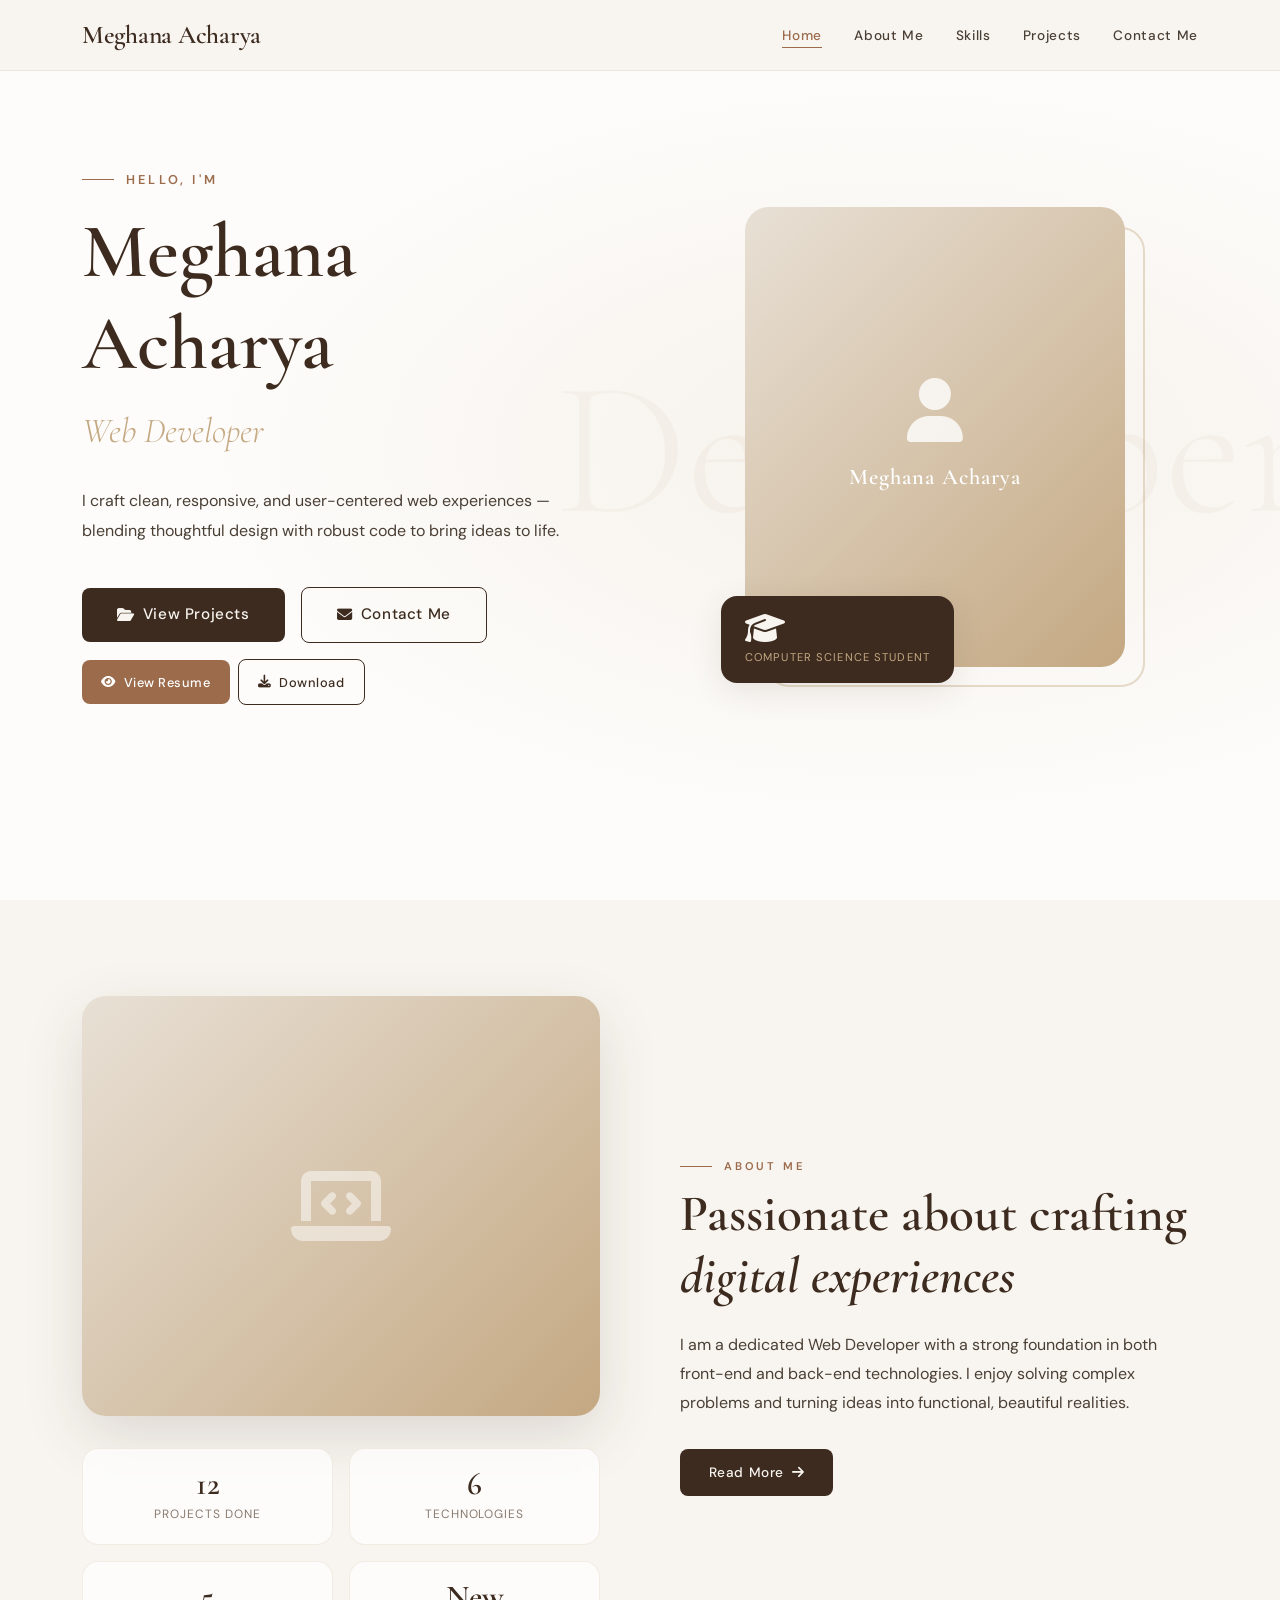
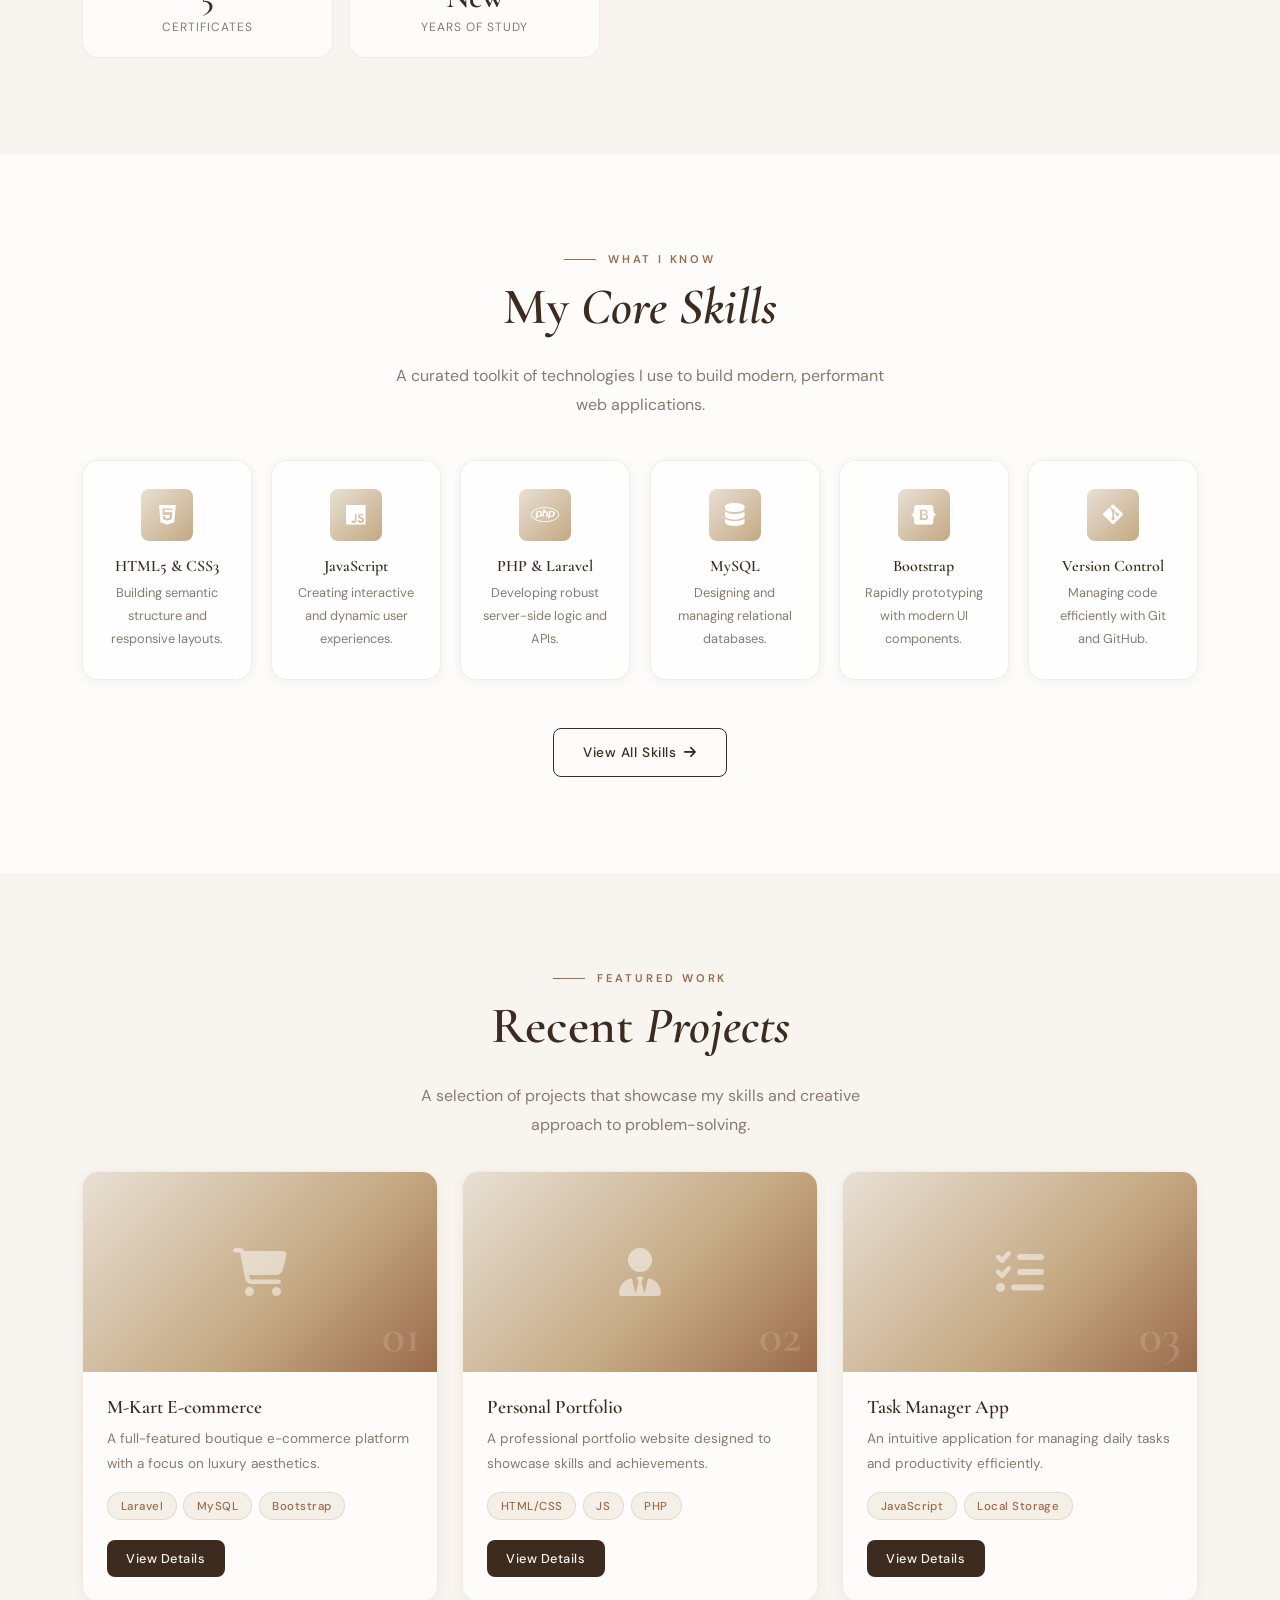
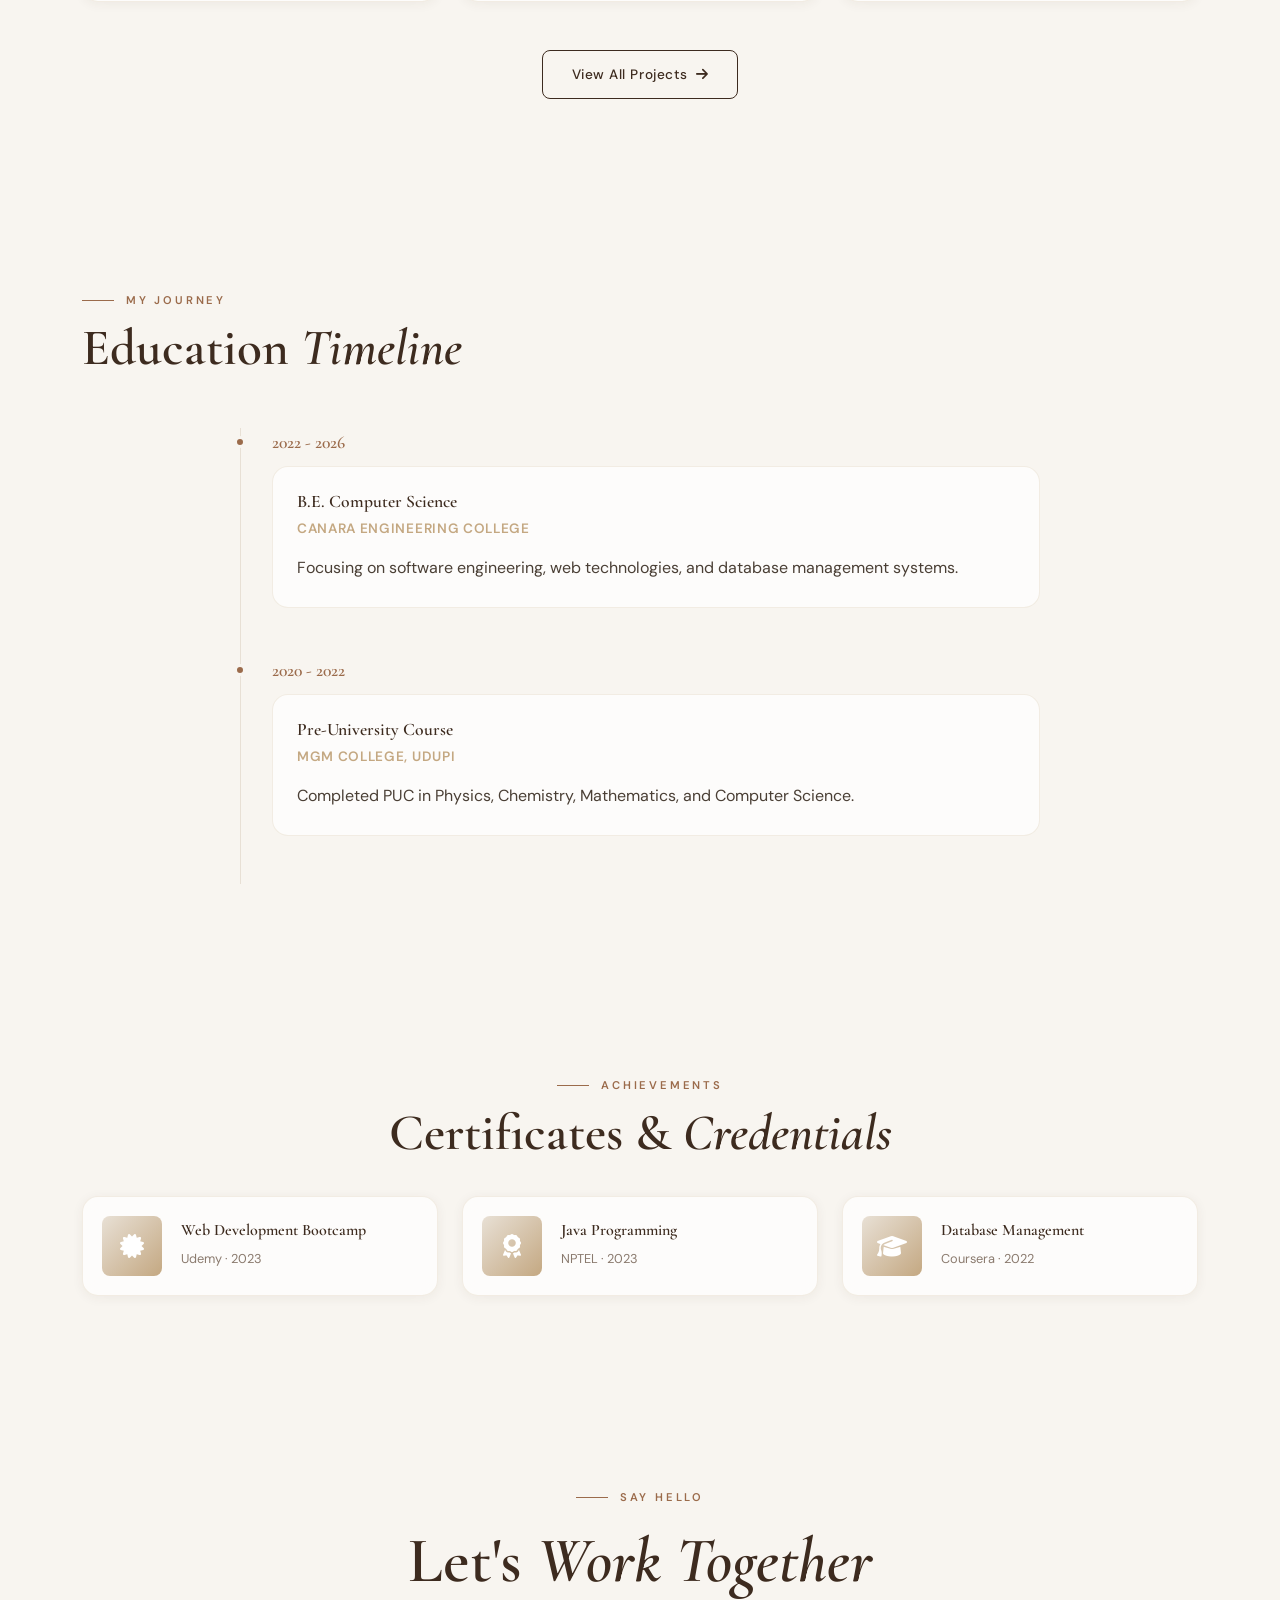
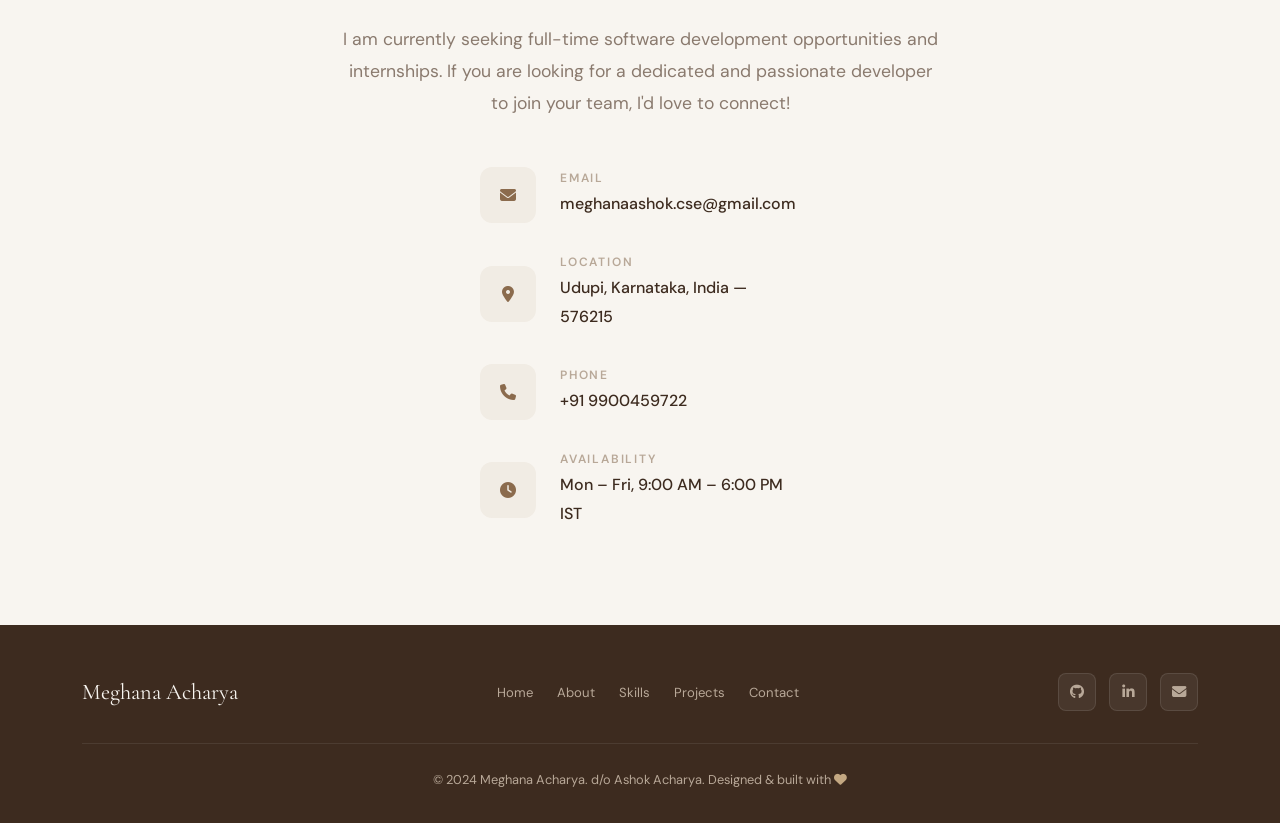
==== index.html @ 1c27818f "Initial commit of static portfolio" ====
<!DOCTYPE html>
<html lang="en">

<head>
  <meta charset="UTF-8" />
  <meta name="viewport" content="width=device-width, initial-scale=1.0" />
  <title>Meghana Acharya — Web Developer</title>
  <link rel="stylesheet" href="css/style.css" />
  <link rel="stylesheet" href="https://cdnjs.cloudflare.com/ajax/libs/font-awesome/6.5.0/css/all.min.css" />
</head>

<body>

  <!-- ═══════════════════════════════════════ NAVBAR -->
  <nav class="navbar">
    <div class="nav-inner">
      <a href="index.html" class="nav-logo">Meghana<span> </span>Acharya</a>
      <ul class="nav-links">
        <li><a href="index.html" class="active">Home</a></li>
        <li><a href="about.html">About Me</a></li>
        <li><a href="skills.html">Skills</a></li>
        <li><a href="projects.html">Projects</a></li>
        <li><a href="contact.html">Contact Me</a></li>
      </ul>
      <button class="nav-toggle" aria-label="Menu">
        <span></span><span></span><span></span>
      </button>
    </div>
  </nav>

  <!-- ═══════════════════════════════════════ HERO -->
  <section class="hero" id="home">
    <div class="hero-bg-text">Developer</div>
    <div class="hero-inner">
      <div class="hero-content">
        <div class="hero-greeting">Hello, I'm</div>
        <h1 class="hero-name">Meghana<br>Acharya</h1>
        <p class="hero-title">Web Developer</p>
        <p class="hero-desc">
          I craft clean, responsive, and user-centered web experiences — blending thoughtful design with robust code to
          bring ideas to life.
        </p>
        <div class="hero-actions">
          <a href="projects.html" class="btn btn-primary btn-lg">
            <i class="fas fa-folder-open"></i> View Projects
          </a>
          <a href="contact.html" class="btn btn-outline btn-lg">
            <i class="fas fa-envelope"></i> Contact Me
          </a>
          <div style="display:inline-flex;gap:0.5rem;align-items:center;">
            <a href="assets/Meghana_Acharya_Resume.pdf" target="_blank" class="btn btn-accent btn-sm"
              style="padding:0.7rem 1.2rem;">
              <i class="fas fa-eye"></i> View Resume
            </a>
            <a href="assets/Meghana_Acharya_Resume.pdf" download class="btn btn-outline btn-sm"
              style="padding:0.7rem 1.2rem;">
              <i class="fas fa-download"></i> Download
            </a>
          </div>
        </div>
      </div>
      <div class="hero-image-wrap">
        <div class="hero-image-frame">
          <div class="hero-image-placeholder">
            <i class="fas fa-user"></i>
            <span>Meghana Acharya</span>
          </div>
          <div class="hero-badge">
            <div class="hero-badge-num"><i class="fas fa-graduation-cap"></i></div>
            <div class="hero-badge-text">Computer Science Student</div>
          </div>
        </div>
      </div>
    </div>
  </section>

  <!-- ═══════════════════════════════════════ ABOUT PREVIEW -->
  <section class="about-preview" id="about">
    <div class="container">
      <div class="about-preview-inner">
        <div class="about-preview-img reveal">
          <div class="img-box">
            <i class="fas fa-laptop-code"></i>
          </div>
          <div class="about-stats">
            <div class="stat-item">
              <div class="stat-num" data-count="12">12</div>
              <div class="stat-label">Projects Done</div>
            </div>
            <div class="stat-item">
              <div class="stat-num" data-count="6">6</div>
              <div class="stat-label">Technologies</div>
            </div>
            <div class="stat-item">
              <div class="stat-num" data-count="5">5</div>
              <div class="stat-label">Certificates</div>
            </div>
            <div class="stat-item">
              <div class="stat-num">New</div>
              <div class="stat-label">Years of Study</div>
            </div>
          </div>
        </div>
        <div class="about-content reveal reveal-delay-2">
          <span class="section-label">About Me</span>
          <h2 class="section-title">Passionate about crafting <em>digital experiences</em></h2>
          <p>
            I am a dedicated Web Developer with a strong foundation in both front-end and back-end technologies. I enjoy
            solving complex problems and turning ideas into functional, beautiful realities.
          </p>
          <div style="margin-top:2rem;">
            <a href="about.html" class="btn btn-primary">Read More <i class="fas fa-arrow-right"></i></a>
          </div>
        </div>
      </div>
    </div>
  </section>

  <!-- ═══════════════════════════════════════ SKILLS PREVIEW -->
  <section class="skills-preview" id="skills">
    <div class="container">
      <div class="text-center reveal">
        <span class="section-label" style="justify-content:center;">What I Know</span>
        <h2 class="section-title">My <em>Core Skills</em></h2>
        <p style="max-width:520px;margin:0 auto;color:var(--text-muted);">
          A curated toolkit of technologies I use to build modern, performant web applications.
        </p>
      </div>
      <div class="skills-grid">
        <div class="skill-card card reveal">
          <div class="skill-icon"><i class="fab fa-html5"></i></div>
          <h4>HTML5 & CSS3</h4>
          <p>Building semantic structure and responsive layouts.</p>
        </div>
        <div class="skill-card card reveal" style="transition-delay: 0.1s;">
          <div class="skill-icon"><i class="fab fa-js"></i></div>
          <h4>JavaScript</h4>
          <p>Creating interactive and dynamic user experiences.</p>
        </div>
        <div class="skill-card card reveal" style="transition-delay: 0.2s;">
          <div class="skill-icon"><i class="fab fa-php"></i></div>
          <h4>PHP & Laravel</h4>
          <p>Developing robust server-side logic and APIs.</p>
        </div>
        <div class="skill-card card reveal" style="transition-delay: 0.3s;">
          <div class="skill-icon"><i class="fas fa-database"></i></div>
          <h4>MySQL</h4>
          <p>Designing and managing relational databases.</p>
        </div>
        <div class="skill-card card reveal" style="transition-delay: 0.4s;">
          <div class="skill-icon"><i class="fab fa-bootstrap"></i></div>
          <h4>Bootstrap</h4>
          <p>Rapidly prototyping with modern UI components.</p>
        </div>
        <div class="skill-card card reveal" style="transition-delay: 0.5s;">
          <div class="skill-icon"><i class="fab fa-git-alt"></i></div>
          <h4>Version Control</h4>
          <p>Managing code efficiently with Git and GitHub.</p>
        </div>
      </div>
      <div class="section-cta">
        <a href="skills.html" class="btn btn-outline">View All Skills <i class="fas fa-arrow-right"></i></a>
      </div>
    </div>
  </section>

  <!-- ═══════════════════════════════════════ PROJECTS PREVIEW -->
  <section class="projects-preview" id="projects">
    <div class="container">
      <div class="text-center reveal">
        <span class="section-label" style="justify-content:center;">Featured Work</span>
        <h2 class="section-title">Recent <em>Projects</em></h2>
        <p style="max-width:480px;margin:0 auto;color:var(--text-muted);">
          A selection of projects that showcase my skills and creative approach to problem-solving.
        </p>
      </div>
      <div class="projects-grid mt-4">
        <div class="project-card card reveal">
          <div class="project-card-img">
            <i class="fas fa-shopping-cart"></i>
            <span class="proj-num">01</span>
          </div>
          <div class="project-card-body">
            <h3>M-Kart E-commerce</h3>
            <p>A full-featured boutique e-commerce platform with a focus on luxury aesthetics.</p>
            <div class="project-tags">
              <span class="tag">Laravel</span>
              <span class="tag">MySQL</span>
              <span class="tag">Bootstrap</span>
            </div>
            <div class="project-links">
              <a href="projects.html" class="btn btn-sm btn-primary">View Details</a>
            </div>
          </div>
        </div>
        <div class="project-card card reveal" style="transition-delay: 0.1s;">
          <div class="project-card-img">
            <i class="fas fa-user-tie"></i>
            <span class="proj-num">02</span>
          </div>
          <div class="project-card-body">
            <h3>Personal Portfolio</h3>
            <p>A professional portfolio website designed to showcase skills and achievements.</p>
            <div class="project-tags">
              <span class="tag">HTML/CSS</span>
              <span class="tag">JS</span>
              <span class="tag">PHP</span>
            </div>
            <div class="project-links">
              <a href="projects.html" class="btn btn-sm btn-primary">View Details</a>
            </div>
          </div>
        </div>
        <div class="project-card card reveal" style="transition-delay: 0.2s;">
          <div class="project-card-img">
            <i class="fas fa-tasks"></i>
            <span class="proj-num">03</span>
          </div>
          <div class="project-card-body">
            <h3>Task Manager App</h3>
            <p>An intuitive application for managing daily tasks and productivity efficiently.</p>
            <div class="project-tags">
              <span class="tag">JavaScript</span>
              <span class="tag">Local Storage</span>
            </div>
            <div class="project-links">
              <a href="projects.html" class="btn btn-sm btn-primary">View Details</a>
            </div>
          </div>
        </div>
      </div>
      <div class="section-cta">
        <a href="projects.html" class="btn btn-outline">View All Projects <i class="fas fa-arrow-right"></i></a>
      </div>
    </div>
  </section>

  <!-- ═══════════════════════════════════════ EDUCATION -->
  <section class="education" id="education">
    <div class="container">
      <div class="reveal">
        <span class="section-label">My Journey</span>
        <h2 class="section-title">Education <em>Timeline</em></h2>
      </div>
      <div class="timeline">
        <div class="timeline-item reveal">
          <div class="timeline-year">2022 - 2026</div>
          <div class="timeline-card">
            <h4>B.E. Computer Science</h4>
            <p class="institution">Canara Engineering College</p>
            <p>Focusing on software engineering, web technologies, and database management systems.</p>
          </div>
        </div>
        <div class="timeline-item reveal" style="transition-delay: 0.1s;">
          <div class="timeline-year">2020 - 2022</div>
          <div class="timeline-card">
            <h4>Pre-University Course</h4>
            <p class="institution">MGM College, Udupi</p>
            <p>Completed PUC in Physics, Chemistry, Mathematics, and Computer Science.</p>
          </div>
        </div>
      </div>
    </div>
  </section>

  <!-- ═══════════════════════════════════════ CERTIFICATES -->
  <section class="certificates" id="certificates">
    <div class="container">
      <div class="text-center reveal">
        <span class="section-label" style="justify-content:center;">Achievements</span>
        <h2 class="section-title">Certificates &amp; <em>Credentials</em></h2>
      </div>
      <div class="cert-grid mt-4">
        <div class="cert-card card reveal">
          <div class="cert-img">
            <i class="fas fa-certificate"></i>
          </div>
          <div class="cert-body">
            <h4>Web Development Bootcamp</h4>
            <span>Udemy · 2023</span>
          </div>
        </div>
        <div class="cert-card card reveal" style="transition-delay: 0.05s;">
          <div class="cert-img">
            <i class="fas fa-award"></i>
          </div>
          <div class="cert-body">
            <h4>Java Programming</h4>
            <span>NPTEL · 2023</span>
          </div>
        </div>
        <div class="cert-card card reveal" style="transition-delay: 0.1s;">
          <div class="cert-img">
            <i class="fas fa-graduation-cap"></i>
          </div>
          <div class="cert-body">
            <h4>Database Management</h4>
            <span>Coursera · 2022</span>
          </div>
        </div>
      </div>
    </div>
  </section>

  <!-- ═══════════════════════════════════════ CONTACT -->
  <section class="contact" id="contact">
    <div class="container">
      <div class="reveal" style="max-width: 800px; margin: 0 auto; text-align: center;">
        <span class="section-label" style="justify-content: center;">Say Hello</span>
        <h2 class="section-title" style="font-size: clamp(2.5rem, 5vw, 4rem); margin-top: 1rem;">Let's <em>Work
            Together</em></h2>
        <p style="color: var(--text-muted); margin-bottom: 3rem; font-size: 1.1rem; max-width: 600px; margin-left: auto; margin-right: auto;">
          I am currently seeking full-time software development opportunities and internships. If you are looking for a
          dedicated and passionate developer to join your team, I'd love to connect!
        </p>

        <div style="display: flex; flex-direction: column; gap: 2rem; align-items: center;">
          <!-- EMAIL -->
          <div style="display: flex; align-items: center; gap: 1.5rem; text-align: left; width: 100%; max-width: 320px;">
            <div
              style="width: 56px; height: 56px; background: #F1ECE4; border-radius: 12px; display: flex; align-items: center; justify-content: center; color: #8B6B4D; flex-shrink: 0;">
              <i class="fas fa-envelope"></i>
            </div>
            <div>
              <h4
                style="font-family: var(--font-body); font-size: 0.75rem; font-weight: 600; letter-spacing: 0.15em; text-transform: uppercase; color: var(--text-light); margin-bottom: 0.3rem;">
                Email</h4>
              <p style="font-size: 1rem; color: var(--espresso); font-weight: 500;">meghanaashok.cse@gmail.com</p>
            </div>
          </div>

          <!-- LOCATION -->
          <div style="display: flex; align-items: center; gap: 1.5rem; text-align: left; width: 100%; max-width: 320px;">
            <div
              style="width: 56px; height: 56px; background: #F1ECE4; border-radius: 12px; display: flex; align-items: center; justify-content: center; color: #8B6B4D; flex-shrink: 0;">
              <i class="fas fa-map-marker-alt"></i>
            </div>
            <div>
              <h4
                style="font-family: var(--font-body); font-size: 0.75rem; font-weight: 600; letter-spacing: 0.15em; text-transform: uppercase; color: var(--text-light); margin-bottom: 0.3rem;">
                Location</h4>
              <p style="font-size: 1rem; color: var(--espresso); font-weight: 500;">Udupi, Karnataka, India — 576215</p>
            </div>
          </div>

          <!-- PHONE -->
          <div style="display: flex; align-items: center; gap: 1.5rem; text-align: left; width: 100%; max-width: 320px;">
            <div
              style="width: 56px; height: 56px; background: #F1ECE4; border-radius: 12px; display: flex; align-items: center; justify-content: center; color: #8B6B4D; flex-shrink: 0;">
              <i class="fas fa-phone"></i>
            </div>
            <div>
              <h4
                style="font-family: var(--font-body); font-size: 0.75rem; font-weight: 600; letter-spacing: 0.15em; text-transform: uppercase; color: var(--text-light); margin-bottom: 0.3rem;">
                Phone</h4>
              <p style="font-size: 1rem; color: var(--espresso); font-weight: 500;">+91 9900459722</p>
            </div>
          </div>

          <!-- AVAILABILITY -->
          <div style="display: flex; align-items: center; gap: 1.5rem; text-align: left; width: 100%; max-width: 320px;">
            <div
              style="width: 56px; height: 56px; background: #F1ECE4; border-radius: 12px; display: flex; align-items: center; justify-content: center; color: #8B6B4D; flex-shrink: 0;">
              <i class="fas fa-clock"></i>
            </div>
            <div>
              <h4
                style="font-family: var(--font-body); font-size: 0.75rem; font-weight: 600; letter-spacing: 0.15em; text-transform: uppercase; color: var(--text-light); margin-bottom: 0.3rem;">
                Availability</h4>
              <p style="font-size: 1rem; color: var(--espresso); font-weight: 500;">Mon – Fri, 9:00 AM – 6:00 PM IST</p>
            </div>
          </div>
        </div>

        </div>
      </div>
    </div>
  </section>

  <!-- ═══════════════════════════════════════ FOOTER -->
  <footer class="footer">
    <div class="container">
      <div class="footer-inner">
        <div class="footer-logo">Meghana<span> </span>Acharya</div>
        <ul class="footer-links">
          <li><a href="index.html">Home</a></li>
          <li><a href="about.html">About</a></li>
          <li><a href="skills.html">Skills</a></li>
          <li><a href="projects.html">Projects</a></li>
          <li><a href="contact.html">Contact</a></li>
        </ul>
        <div class="social-icons">
          <a href="https://github.com/MeghanaAcharyaa" target="_blank" class="social-icon"><i
              class="fab fa-github"></i></a>
          <a href="https://www.linkedin.com/in/meghana-acharya-a09548289" target="_blank" class="social-icon"><i
              class="fab fa-linkedin-in"></i></a>
          <a href="mailto:meghanaashok.cse@gmail.com" class="social-icon"><i class="fas fa-envelope"></i></a>
        </div>
      </div>
      <div class="footer-bottom">
        <p>&copy; 2024 Meghana Acharya. d/o Ashok Acharya. Designed &amp; built with <i class="fas fa-heart"
            style="color:var(--clay);"></i></p>
      </div>
    </div>
  </footer>

  <script src="js/script.js"></script>
</body>

</html>
---- css/style.css ----
/* =============================================
   CSS VARIABLES & RESET
   ============================================= */
@import url('https://fonts.googleapis.com/css2?family=Cormorant+Garamond:ital,wght@0,300;0,400;0,600;1,300;1,400&family=DM+Sans:wght@300;400;500;600&display=swap');

:root {
  --cream: #F8F5F0;
  --warm-white: #FDFCFA;
  --sand: #E8E0D5;
  --clay: #C4A882;
  --terra: #9B6B4B;
  --espresso: #3D2B1F;
  --charcoal: #2C2C2C;
  --text-body: #4A3F35;
  --text-muted: #8A7A6E;
  --text-light: #B8A898;
  --accent: #9B6B4B;
  --accent-light: #C4A882;
  --accent-hover: #7A5239;
  --card-bg: rgba(255,255,255,0.7);
  --card-border: rgba(196,168,130,0.2);
  --shadow-sm: 0 2px 12px rgba(61,43,31,0.06);
  --shadow-md: 0 8px 32px rgba(61,43,31,0.10);
  --shadow-lg: 0 20px 60px rgba(61,43,31,0.14);
  --radius-sm: 8px;
  --radius-md: 16px;
  --radius-lg: 24px;
  --radius-xl: 40px;
  --transition: all 0.35s cubic-bezier(0.4, 0, 0.2, 1);
  --font-display: 'Cormorant Garamond', serif;
  --font-body: 'DM Sans', sans-serif;
}

*, *::before, *::after {
  margin: 0; padding: 0;
  box-sizing: border-box;
}

html { scroll-behavior: smooth; font-size: 16px; }

body {
  font-family: var(--font-body);
  background: var(--cream);
  color: var(--text-body);
  line-height: 1.7;
  overflow-x: hidden;
}

img { max-width: 100%; height: auto; display: block; }
a { text-decoration: none; color: inherit; }
ul { list-style: none; }

/* =============================================
   TYPOGRAPHY
   ============================================= */
h1, h2, h3, h4, h5 {
  font-family: var(--font-display);
  color: var(--espresso);
  line-height: 1.2;
  font-weight: 600;
}

h1 { font-size: clamp(2.8rem, 6vw, 5rem); }
h2 { font-size: clamp(2rem, 4vw, 3.2rem); }
h3 { font-size: clamp(1.3rem, 2.5vw, 1.8rem); }
h4 { font-size: 1.2rem; }
p { color: var(--text-body); font-size: 1rem; line-height: 1.8; }

.section-label {
  font-family: var(--font-body);
  font-size: 0.7rem;
  font-weight: 600;
  letter-spacing: 0.25em;
  text-transform: uppercase;
  color: var(--accent);
  display: flex; align-items: center; gap: 12px;
}
.section-label::before {
  content: '';
  display: block; width: 32px; height: 1px;
  background: var(--accent);
}

.section-title {
  margin-top: 0.5rem;
  margin-bottom: 1.5rem;
}

/* =============================================
   LAYOUT
   ============================================= */
.container {
  max-width: 1180px;
  margin: 0 auto;
  padding: 0 2rem;
}

section { padding: 6rem 0; }

/* =============================================
   NAVBAR
   ============================================= */
.navbar {
  position: fixed; top: 0; left: 0; right: 0; z-index: 1000;
  background: rgba(248,245,240,0.92);
  backdrop-filter: blur(20px);
  border-bottom: 1px solid var(--card-border);
  transition: var(--transition);
}

.navbar.scrolled {
  box-shadow: var(--shadow-sm);
}

.nav-inner {
  max-width: 1180px; margin: 0 auto;
  padding: 0 2rem;
  height: 70px;
  display: flex; align-items: center; justify-content: space-between;
}

.nav-logo {
  font-family: var(--font-display);
  font-size: 1.6rem; font-weight: 600;
  color: var(--espresso);
  letter-spacing: -0.01em;
}
.nav-logo span { color: var(--accent); }

.nav-links {
  display: flex; align-items: center; gap: 2rem;
}

.nav-links a {
  font-size: 0.85rem; font-weight: 500;
  letter-spacing: 0.05em;
  color: var(--text-body);
  position: relative;
  transition: var(--transition);
}

.nav-links a::after {
  content: ''; position: absolute;
  bottom: -4px; left: 0;
  width: 0; height: 1px;
  background: var(--accent);
  transition: width 0.3s ease;
}

.nav-links a:hover, .nav-links a.active {
  color: var(--accent);
}
.nav-links a:hover::after, .nav-links a.active::after { width: 100%; }

.nav-cta {
  background: var(--espresso) !important;
  color: var(--cream) !important;
  padding: 0.5rem 1.2rem;
  border-radius: var(--radius-sm);
  font-size: 0.82rem !important;
}
.nav-cta::after { display: none !important; }
.nav-cta:hover { background: var(--accent) !important; color: white !important; }

.nav-toggle {
  display: none;
  flex-direction: column; gap: 5px;
  cursor: pointer; padding: 4px;
}
.nav-toggle span {
  display: block; width: 22px; height: 1.5px;
  background: var(--espresso);
  transition: var(--transition);
}

/* =============================================
   BUTTONS
   ============================================= */
.btn {
  display: inline-flex; align-items: center; gap: 8px;
  padding: 0.75rem 1.8rem;
  border-radius: var(--radius-sm);
  font-family: var(--font-body);
  font-size: 0.85rem; font-weight: 500;
  letter-spacing: 0.04em;
  cursor: pointer;
  transition: var(--transition);
  border: none; outline: none;
}

.btn-primary {
  background: var(--espresso);
  color: var(--cream);
}
.btn-primary:hover {
  background: var(--accent);
  transform: translateY(-2px);
  box-shadow: 0 8px 24px rgba(61,43,31,0.2);
}

.btn-outline {
  background: transparent;
  color: var(--espresso);
  border: 1.5px solid var(--espresso);
}
.btn-outline:hover {
  background: var(--espresso);
  color: var(--cream);
  transform: translateY(-2px);
}

.btn-accent {
  background: var(--accent);
  color: white;
}
.btn-accent:hover {
  background: var(--accent-hover);
  transform: translateY(-2px);
  box-shadow: 0 8px 24px rgba(155,107,75,0.3);
}

.btn-sm { padding: 0.5rem 1.2rem; font-size: 0.8rem; }
.btn-lg { padding: 0.9rem 2.2rem; font-size: 0.95rem; }

/* =============================================
   CARDS
   ============================================= */
.card {
  background: var(--card-bg);
  border: 1px solid var(--card-border);
  border-radius: var(--radius-md);
  box-shadow: var(--shadow-sm);
  transition: var(--transition);
  backdrop-filter: blur(8px);
}

.card:hover {
  transform: translateY(-6px);
  box-shadow: var(--shadow-md);
  border-color: rgba(196,168,130,0.4);
}

/* =============================================
   HERO SECTION
   ============================================= */
.hero {
  min-height: 100vh;
  background: var(--warm-white);
  display: flex; align-items: center;
  padding-top: 70px;
  position: relative;
  overflow: hidden;
}

.hero::before {
  content: '';
  position: absolute; inset: 0;
  background: radial-gradient(ellipse 80% 60% at 70% 50%, rgba(196,168,130,0.12) 0%, transparent 70%);
  pointer-events: none;
}

.hero-bg-text {
  position: absolute;
  right: -2rem; top: 50%;
  transform: translateY(-50%);
  font-family: var(--font-display);
  font-size: clamp(6rem, 15vw, 14rem);
  font-weight: 300;
  color: rgba(196,168,130,0.08);
  white-space: nowrap;
  line-height: 1;
  pointer-events: none;
  user-select: none;
}

.hero-inner {
  display: grid;
  grid-template-columns: 1fr 1fr;
  gap: 4rem; align-items: center;
  max-width: 1180px; margin: 0 auto;
  padding: 4rem 2rem;
  position: relative; z-index: 2;
}

.hero-greeting {
  font-size: 0.8rem; font-weight: 600;
  letter-spacing: 0.25em; text-transform: uppercase;
  color: var(--accent); margin-bottom: 1rem;
  display: flex; align-items: center; gap: 12px;
}
.hero-greeting::before {
  content: ''; display: block;
  width: 32px; height: 1px; background: var(--accent);
}

.hero-name {
  font-family: var(--font-display);
  color: var(--espresso);
  margin-bottom: 0.5rem;
}

.hero-title {
  font-family: var(--font-display);
  font-size: clamp(1.4rem, 3vw, 2.2rem);
  font-weight: 300;
  font-style: italic;
  color: var(--clay);
  margin-bottom: 1.5rem;
}

.hero-desc {
  font-size: 1rem; color: var(--text-body);
  max-width: 480px; line-height: 1.9;
  margin-bottom: 2.5rem;
}

.hero-actions {
  display: flex; flex-wrap: wrap; gap: 1rem;
  align-items: center;
}

.hero-image-wrap {
  display: flex; justify-content: center; align-items: center;
  position: relative;
}

.hero-image-frame {
  position: relative; width: 380px; height: 460px;
}

.hero-image-frame::before {
  content: '';
  position: absolute;
  top: 20px; right: -20px;
  width: 100%; height: 100%;
  border: 2px solid var(--clay);
  border-radius: var(--radius-lg);
  opacity: 0.4;
  z-index: 0;
}

.hero-image-placeholder {
  width: 100%; height: 100%;
  object-fit: cover;
  border-radius: var(--radius-lg);
  position: relative; z-index: 1;
  background: linear-gradient(135deg, var(--sand) 0%, var(--clay) 100%);
  display: flex; flex-direction: column;
  align-items: center; justify-content: center;
  gap: 1rem;
}

.hero-image-placeholder i {
  font-size: 4rem; color: white; opacity: 0.8;
}

.hero-image-placeholder span {
  font-family: var(--font-display);
  font-size: 1.4rem; font-weight: 600;
  color: white; letter-spacing: 0.05em;
}

.hero-badge {
  position: absolute;
  bottom: -16px; left: -24px;
  background: var(--espresso);
  color: var(--cream);
  border-radius: var(--radius-md);
  padding: 1rem 1.5rem;
  z-index: 2;
  box-shadow: var(--shadow-md);
}
.hero-badge-num {
  font-family: var(--font-display);
  font-size: 2rem; font-weight: 600;
  line-height: 1;
}
.hero-badge-text {
  font-size: 0.7rem; letter-spacing: 0.1em;
  text-transform: uppercase; color: var(--clay);
  margin-top: 2px;
}

/* =============================================
   ABOUT PREVIEW
   ============================================= */
.about-preview {
  background: var(--cream);
}

.about-preview-inner {
  display: grid;
  grid-template-columns: 1fr 1fr;
  gap: 5rem; align-items: center;
}

.about-preview-img {
  position: relative;
}

.about-preview-img .img-box {
  width: 100%;
  height: 420px;
  background: linear-gradient(135deg, var(--sand) 0%, var(--clay) 100%);
  border-radius: var(--radius-lg);
  display: flex; align-items: center; justify-content: center;
  overflow: hidden;
  box-shadow: var(--shadow-lg);
}

.about-preview-img .img-box i {
  font-size: 5rem; color: rgba(255,255,255,0.5);
}

.about-stats {
  display: grid; grid-template-columns: 1fr 1fr;
  gap: 1rem; margin-top: 2rem;
}

.stat-item {
  background: var(--card-bg);
  border: 1px solid var(--card-border);
  border-radius: var(--radius-md);
  padding: 1.2rem;
  text-align: center;
  backdrop-filter: blur(8px);
}

.stat-num {
  font-family: var(--font-display);
  font-size: 2rem; font-weight: 600;
  color: var(--espresso);
  line-height: 1;
}
.stat-label {
  font-size: 0.75rem; color: var(--text-muted);
  letter-spacing: 0.08em; text-transform: uppercase;
  margin-top: 4px;
}

/* =============================================
   SKILLS PREVIEW
   ============================================= */
.skills-preview {
  background: var(--warm-white);
}

.skills-grid {
  display: grid;
  grid-template-columns: repeat(auto-fit, minmax(160px, 1fr));
  gap: 1.2rem;
  margin: 2.5rem 0;
}

.skill-card {
  padding: 1.8rem 1.2rem;
  text-align: center;
}

.skill-icon {
  width: 52px; height: 52px;
  background: linear-gradient(135deg, var(--sand), var(--clay));
  border-radius: var(--radius-sm);
  display: flex; align-items: center; justify-content: center;
  margin: 0 auto 1rem;
  transition: var(--transition);
}

.skill-icon i { font-size: 1.4rem; color: white; }

.skill-card:hover .skill-icon {
  background: linear-gradient(135deg, var(--terra), var(--espresso));
  transform: scale(1.1) rotate(-5deg);
}

.skill-card h4 { font-size: 1rem; margin-bottom: 0.3rem; }
.skill-card p { font-size: 0.8rem; color: var(--text-muted); }

/* =============================================
   PROJECTS PREVIEW
   ============================================= */
.projects-preview {
  background: var(--cream);
}

.projects-grid {
  display: grid;
  grid-template-columns: repeat(auto-fit, minmax(300px, 1fr));
  gap: 1.5rem;
  margin: 2.5rem 0;
}

.project-card {
  overflow: hidden;
}

.project-card-img {
  height: 200px;
  background: linear-gradient(135deg, var(--sand) 0%, var(--clay) 60%, var(--terra) 100%);
  display: flex; align-items: center; justify-content: center;
  position: relative;
  overflow: hidden;
}

.project-card-img i {
  font-size: 3rem; color: rgba(255,255,255,0.5);
}

.project-card-img .proj-num {
  position: absolute; bottom: 12px; right: 16px;
  font-family: var(--font-display);
  font-size: 3rem; font-weight: 600;
  color: rgba(255,255,255,0.15);
  line-height: 1;
}

.project-card-body { padding: 1.5rem; }
.project-card-body h3 { font-size: 1.2rem; margin-bottom: 0.5rem; }
.project-card-body p { font-size: 0.85rem; color: var(--text-muted); margin-bottom: 1rem; }

.project-tags {
  display: flex; flex-wrap: wrap; gap: 0.4rem;
  margin-bottom: 1.2rem;
}

.tag {
  background: rgba(196,168,130,0.15);
  color: var(--terra);
  border: 1px solid rgba(196,168,130,0.3);
  border-radius: 100px;
  padding: 0.2rem 0.8rem;
  font-size: 0.72rem; font-weight: 500;
  letter-spacing: 0.04em;
}

.project-links { display: flex; gap: 0.75rem; }

/* =============================================
   FOOTER
   ============================================= */
.footer {
  background: var(--espresso);
  color: var(--sand);
  padding: 3rem 0 2rem;
}

.footer-inner {
  display: flex; align-items: center; justify-content: space-between;
  flex-wrap: wrap; gap: 1.5rem;
}

.footer-logo {
  font-family: var(--font-display);
  font-size: 1.4rem; color: var(--cream);
}
.footer-logo span { color: var(--clay); }

.footer-links {
  display: flex; gap: 1.5rem;
}
.footer-links a {
  font-size: 0.82rem; color: var(--text-light);
  transition: var(--transition);
}
.footer-links a:hover { color: var(--clay); }

.social-icons { display: flex; gap: 0.8rem; }

.social-icon {
  width: 38px; height: 38px;
  background: rgba(255,255,255,0.06);
  border: 1px solid rgba(255,255,255,0.1);
  border-radius: var(--radius-sm);
  display: flex; align-items: center; justify-content: center;
  color: var(--text-light);
  font-size: 0.9rem;
  transition: var(--transition);
}

.social-icon:hover {
  background: var(--clay);
  color: var(--espresso);
  border-color: var(--clay);
  transform: translateY(-3px);
}

.footer-bottom {
  margin-top: 2rem;
  padding-top: 1.5rem;
  border-top: 1px solid rgba(255,255,255,0.08);
  text-align: center;
}

.footer-bottom p { font-size: 0.8rem; color: var(--text-light); }

/* =============================================
   PAGE HERO
   ============================================= */
.page-hero {
  background: var(--warm-white);
  padding: 8rem 0 4rem;
  text-align: center;
  position: relative;
  overflow: hidden;
}
.page-hero::before {
  content: ''; position: absolute; inset: 0;
  background: radial-gradient(circle at 50% 120%, rgba(196,168,130,0.12) 0%, transparent 60%);
}

/* =============================================
   EDUCATION / TIMELINE
   ============================================= */
.timeline {
  position: relative;
  max-width: 800px;
  margin: 3rem auto 0;
  padding-left: 2rem;
}
.timeline::before {
  content: '';
  position: absolute; left: 0; top: 0; bottom: 0;
  width: 1px; background: var(--sand);
}
.timeline-item {
  position: relative;
  padding-bottom: 3rem;
}
.timeline-item::before {
  content: '';
  position: absolute; left: -2rem; top: 8px;
  width: 12px; height: 12px;
  background: var(--accent);
  border-radius: 50%;
  transform: translateX(-50%);
  border: 3px solid var(--cream);
  z-index: 2;
}
.timeline-year {
  font-family: var(--font-display);
  font-size: 1.1rem; font-weight: 600;
  color: var(--accent);
  margin-bottom: 0.5rem;
}
.timeline-card {
  padding: 1.5rem;
  background: var(--card-bg);
  border: 1px solid var(--card-border);
  border-radius: var(--radius-md);
}
.timeline-card h4 { font-size: 1.1rem; margin-bottom: 0.3rem; }
.timeline-card .institution {
  font-size: 0.85rem; font-weight: 600;
  color: var(--clay); margin-bottom: 0.8rem;
  text-transform: uppercase; letter-spacing: 0.05em;
}

/* =============================================
   CERTIFICATES
   ============================================= */
.cert-grid {
  display: grid;
  grid-template-columns: repeat(auto-fit, minmax(280px, 1fr));
  gap: 1.5rem;
}
.cert-card {
  display: flex; gap: 1.2rem;
  align-items: center; padding: 1.2rem;
}
.cert-img {
  width: 60px; height: 60px;
  background: linear-gradient(135deg, var(--sand), var(--clay));
  border-radius: var(--radius-sm);
  display: flex; align-items: center; justify-content: center;
  flex-shrink: 0;
}
.cert-img i { font-size: 1.5rem; color: white; }
.cert-img img { width: 100%; height: 100%; object-fit: cover; border-radius: inherit; }
.cert-body h4 { font-size: 1rem; margin-bottom: 0.2rem; }
.cert-body span { font-size: 0.8rem; color: var(--text-muted); }

/* =============================================
   FULL SKILLS PAGE
   ============================================= */
.skills-category { margin-bottom: 4rem; }
.skills-category h3 {
  display: flex; align-items: center; gap: 12px;
  margin-bottom: 2rem; padding-bottom: 0.5rem;
  border-bottom: 1px solid var(--sand);
}
.skills-full-grid {
  display: grid;
  grid-template-columns: repeat(auto-fit, minmax(240px, 1fr));
  gap: 1.5rem;
}
.skill-full-card { padding: 1.8rem; }
.skill-level {
  display: flex; gap: 4px; margin-top: 1rem;
}
.skill-dot {
  width: 8px; height: 8px;
  border-radius: 50%; background: var(--sand);
}
.skill-dot.filled { background: var(--accent); }

/* =============================================
   FULL PROJECTS PAGE
   ============================================= */
.projects-filter {
  display: flex; justify-content: center; gap: 0.8rem;
  flex-wrap: wrap; margin-bottom: 3rem;
}
.filter-btn {
  background: transparent; border: 1.5px solid var(--sand);
  padding: 0.5rem 1.4rem; border-radius: 100px;
  font-size: 0.82rem; font-weight: 500;
  cursor: pointer; transition: var(--transition);
}
.filter-btn:hover, .filter-btn.active {
  background: var(--espresso);
  border-color: var(--espresso);
  color: white;
}
.projects-full-grid {
  display: grid;
  grid-template-columns: repeat(auto-fit, minmax(340px, 1fr));
  gap: 2rem;
}
.project-full-card { overflow: hidden; }
.project-full-img {
  height: 240px;
  background: linear-gradient(135deg, var(--sand), var(--clay));
  display: flex; align-items: center; justify-content: center;
  position: relative;
}
.project-full-img .overlay {
  position: absolute; inset: 0;
  background: rgba(61,43,31,0.6);
  backdrop-filter: blur(4px);
  display: flex; align-items: center; justify-content: center;
  opacity: 0; transition: var(--transition);
}
.project-full-card:hover .project-full-img .overlay { opacity: 1; }
.project-full-body { padding: 2rem; }

/* =============================================
   CONTACT PAGE & SECTION
   ============================================= */
.contact-inner {
  display: grid; grid-template-columns: 1fr 1.2fr;
  gap: 5rem;
}
.contact-full-inner {
  display: grid; grid-template-columns: 1fr 1.5fr;
  gap: 4rem; margin-top: 2rem;
}
.contact-detail {
  display: flex; gap: 1.2rem; margin-bottom: 1.8rem;
}
.contact-icon {
  width: 44px; height: 44px;
  background: rgba(196,168,130,0.15);
  border-radius: 10px;
  display: flex; align-items: center; justify-content: center;
  color: var(--accent); flex-shrink: 0;
}
.contact-detail h4 { font-family: var(--font-body); font-size: 0.95rem; margin-bottom: 0.2rem; }
.contact-detail p { font-size: 0.9rem; color: var(--text-muted); }

.contact-form {
  background: white; border: 1px solid var(--card-border);
  padding: 2.5rem; border-radius: var(--radius-lg);
  box-shadow: var(--shadow-lg);
}
.form-group { margin-bottom: 1.5rem; }
.form-group label {
  display: block; font-size: 0.85rem; font-weight: 600;
  color: var(--espresso); margin-bottom: 0.6rem;
}
.form-group input, .form-group textarea {
  width: 100%; padding: 0.85rem 1rem;
  background: var(--warm-white);
  border: 1px solid var(--sand);
  border-radius: var(--radius-sm);
  font-family: var(--font-body);
  font-size: 0.9rem; transition: var(--transition);
}
.form-group input:focus, .form-group textarea:focus {
  outline: none; border-color: var(--accent);
  background: white; box-shadow: 0 0 0 4px rgba(155,107,75,0.1);
}
.form-group textarea { min-height: 120px; resize: vertical; }

.contact-info-card {
  padding: 2.5rem; background: var(--espresso);
  color: var(--sand); border-radius: var(--radius-lg);
  box-shadow: var(--shadow-lg);
}
.contact-info-card h3 { color: white; margin-bottom: 2rem; }
.contact-info-card .contact-icon { background: rgba(255,255,255,0.1); color: var(--clay); }
.contact-info-card h4 { color: var(--sand); }
.contact-info-card p { color: var(--text-light); }
.contact-info-card .social-links { margin-top: 2rem; }
.contact-info-card .social-links h4 { font-size: 0.85rem; margin-bottom: 1rem; }
.contact-info-card .social-links-row { display: flex; gap: 0.8rem; }

/* =============================================
   ABOUT FULL PAGE
   ============================================= */
.about-full-inner {
  display: grid; grid-template-columns: 320px 1fr;
  gap: 4rem; align-items: start;
}
.profile-card {
  background: white; padding: 2.5rem;
  border-radius: var(--radius-lg); border: 1px solid var(--card-border);
  text-align: center; box-shadow: var(--shadow-md);
}
.profile-card-img {
  width: 120px; height: 120px;
  background: linear-gradient(135deg, var(--sand), var(--clay));
  border-radius: 50%; margin: 0 auto 1.5rem;
  display: flex; align-items: center; justify-content: center;
}
.profile-card-img i { font-size: 3rem; color: white; }
.profile-card-info h3 { font-size: 1.5rem; margin-bottom: 0.2rem; }
.profile-card-info .role { font-size: 0.9rem; color: var(--accent); font-weight: 500; margin-bottom: 1.5rem; }
.profile-detail {
  display: flex; align-items: center; gap: 0.8rem;
  margin-bottom: 0.8rem; font-size: 0.82rem; color: var(--text-muted);
  text-align: left;
}
.profile-detail i { color: var(--clay); width: 14px; text-align: center; }

.about-section { margin-bottom: 3.5rem; }
.about-section h3 { font-size: 1.6rem; margin-bottom: 1rem; }
.divider { width: 40px; height: 3px; background: var(--accent); margin: 0 0 1.5rem; }

@media (max-width: 900px) {
  .about-full-inner, .contact-full-inner { grid-template-columns: 1fr; }
  .about-sidebar { order: 2; }
}

/* =============================================
   SCROLL REVEAL
   ============================================= */
.reveal {
  opacity: 0;
  transform: translateY(30px);
  transition: opacity 0.7s ease, transform 0.7s ease;
}
.reveal.visible {
  opacity: 1;
  transform: translateY(0);
}

.reveal-delay-1 { transition-delay: 0.1s; }
.reveal-delay-2 { transition-delay: 0.2s; }
.reveal-delay-3 { transition-delay: 0.3s; }
.reveal-delay-4 { transition-delay: 0.4s; }

/* =============================================
   UTILITY
   ============================================= */
.text-center { text-align: center; }
.mt-1 { margin-top: 0.5rem; }
.mt-2 { margin-top: 1rem; }
.mt-3 { margin-top: 1.5rem; }
.mt-4 { margin-top: 2rem; }
.mb-2 { margin-bottom: 1rem; }
.mb-3 { margin-bottom: 1.5rem; }
.mb-4 { margin-bottom: 2rem; }

.section-cta { text-align: center; margin-top: 3rem; }

/* =============================================
   RESPONSIVE
   ============================================= */
@media (max-width: 1024px) {
  .hero-inner { gap: 3rem; }
  .hero-image-frame { width: 320px; height: 390px; }
}

@media (max-width: 768px) {
  section { padding: 4rem 0; }

  .nav-links {
    display: none;
    position: absolute;
    top: 70px; left: 0; right: 0;
    background: rgba(248,245,240,0.97);
    backdrop-filter: blur(20px);
    flex-direction: column;
    padding: 1.5rem 2rem;
    gap: 1.2rem;
    border-bottom: 1px solid var(--card-border);
    box-shadow: var(--shadow-md);
  }

  .nav-links.open { display: flex; }
  .nav-toggle { display: flex; }

  .hero-inner {
    grid-template-columns: 1fr;
    text-align: center;
    gap: 3rem;
  }

  .hero-greeting, .hero-desc { margin-left: auto; margin-right: auto; }
  .hero-greeting { justify-content: center; }
  .hero-actions { justify-content: center; }

  .hero-image-frame { width: 280px; height: 340px; margin: 0 auto; }
  .hero-image-wrap { order: -1; }

  .about-preview-inner,
  .contact-inner { grid-template-columns: 1fr; gap: 2.5rem; }

  .about-stats { grid-template-columns: 1fr 1fr; }
}

@media (max-width: 480px) {
  .container { padding: 0 1.2rem; }
  .hero-actions { flex-direction: column; align-items: center; }
  .hero-badge { display: none; }
  .footer-inner { flex-direction: column; align-items: flex-start; }
}
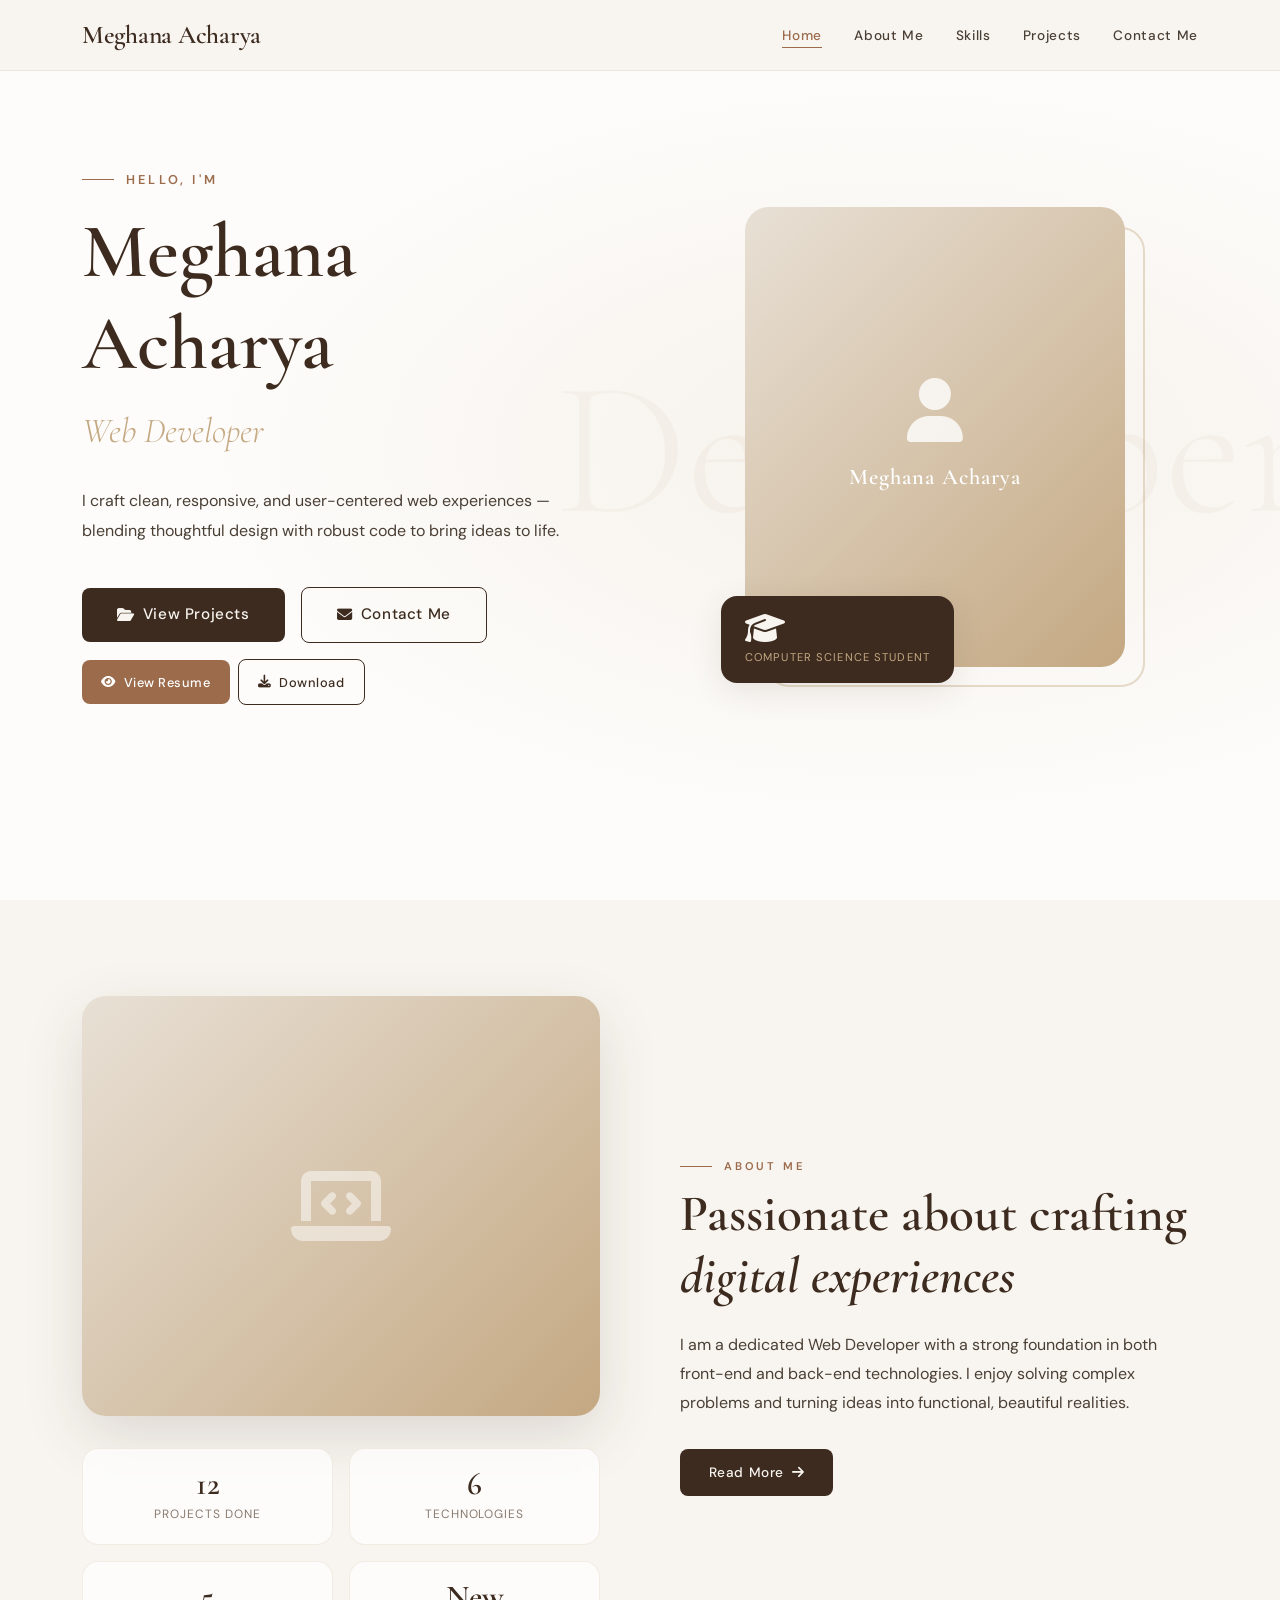
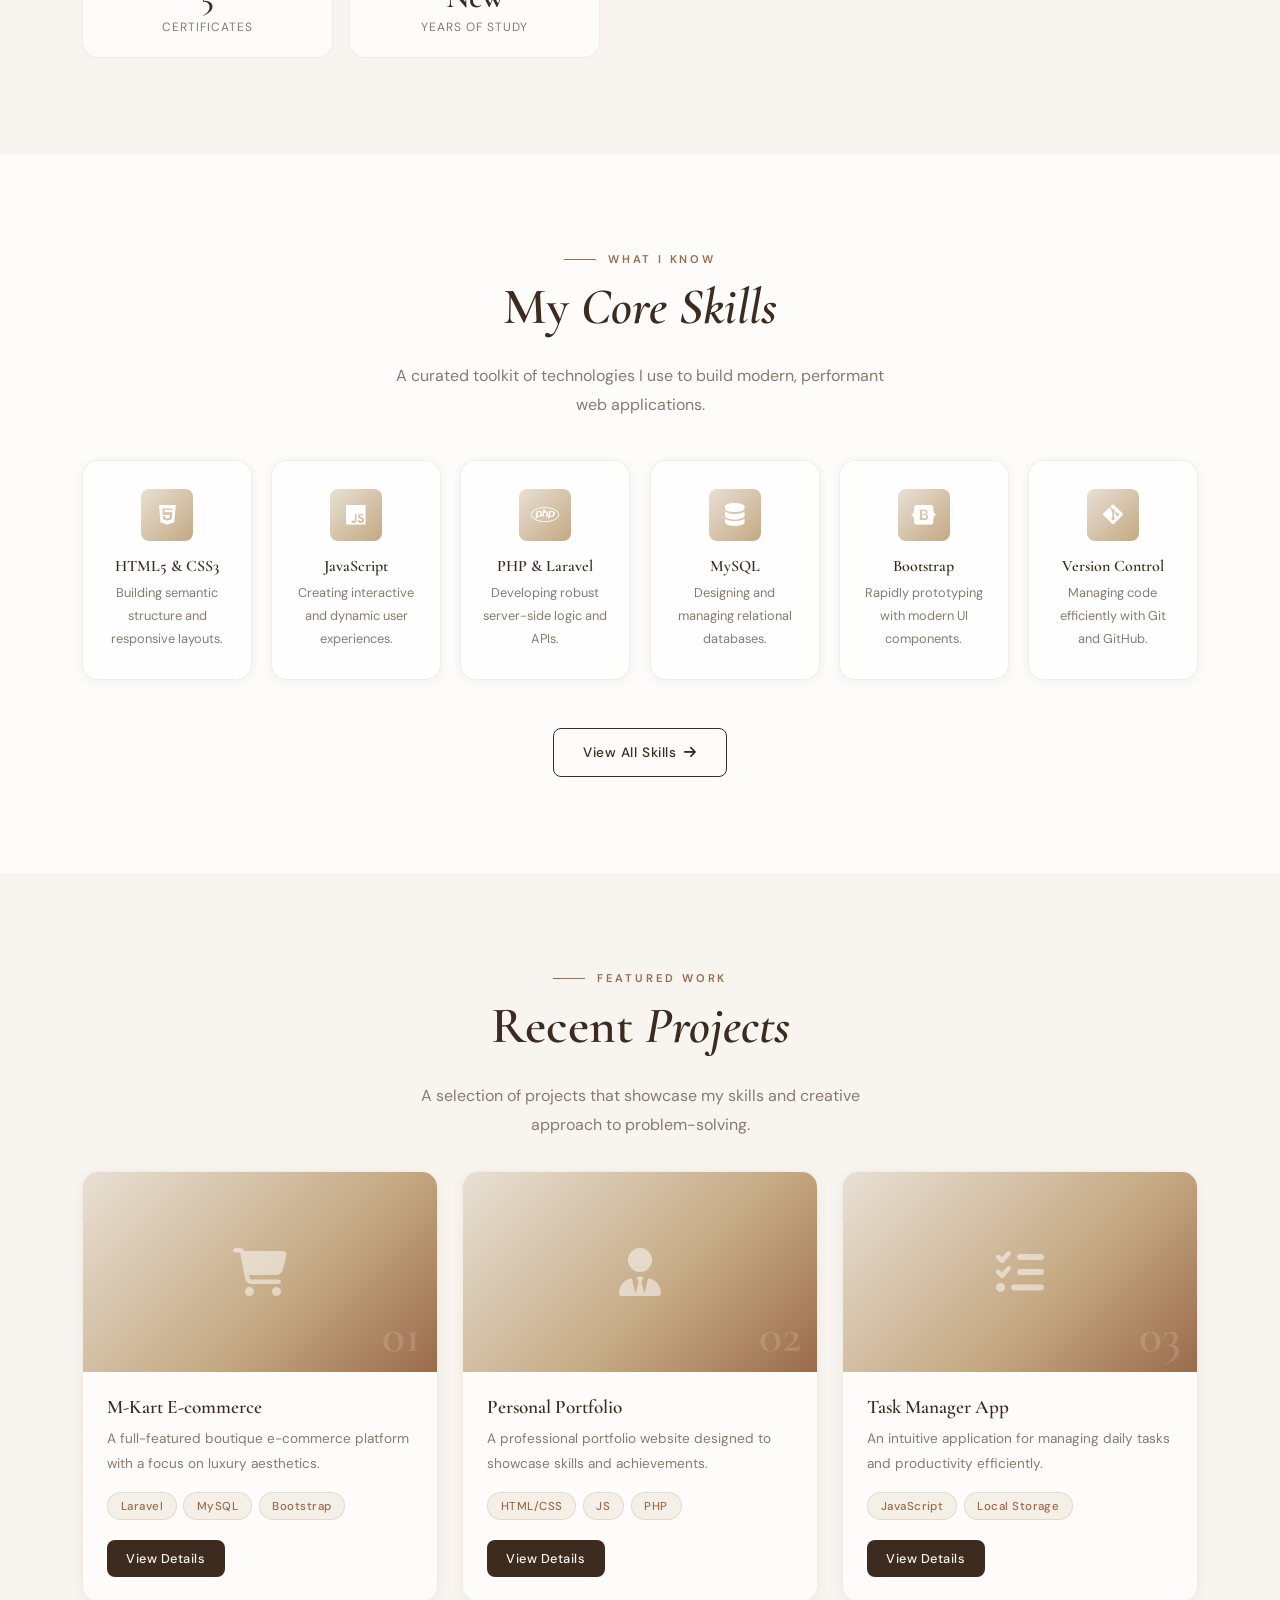
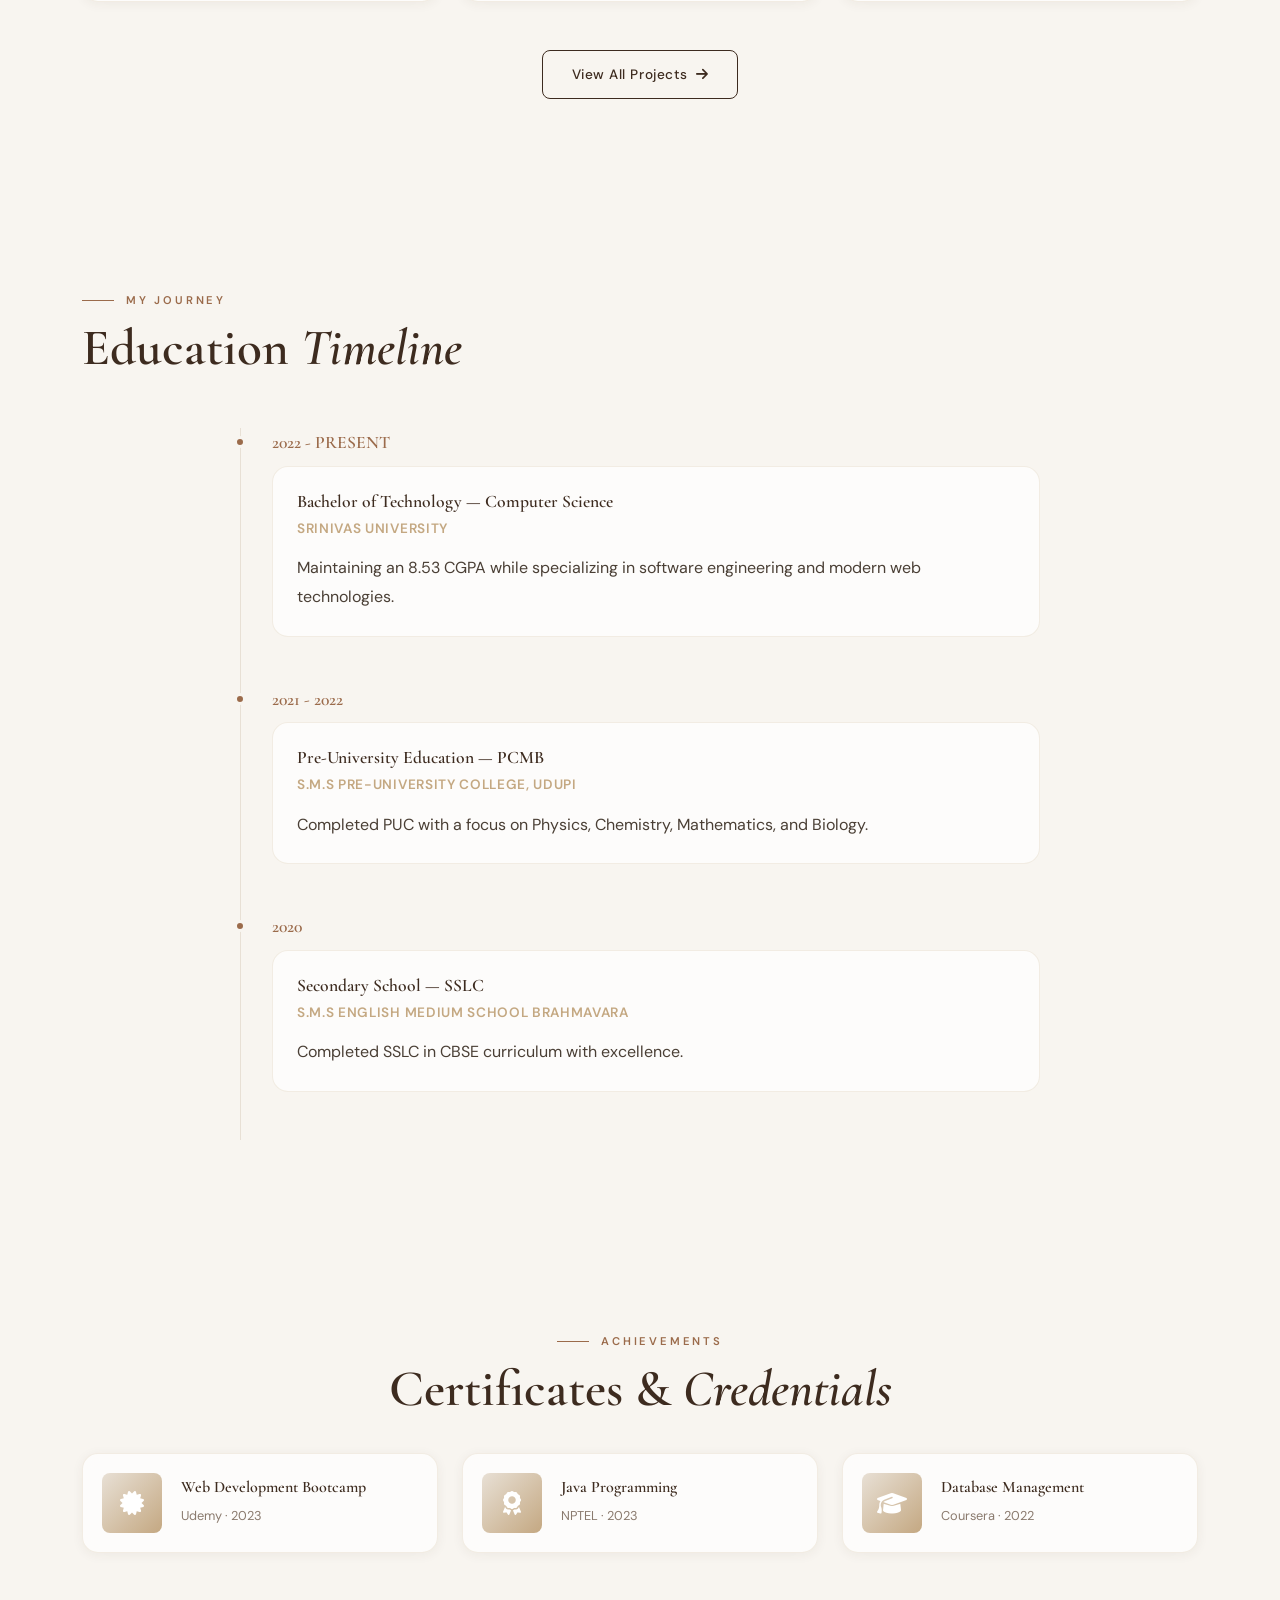
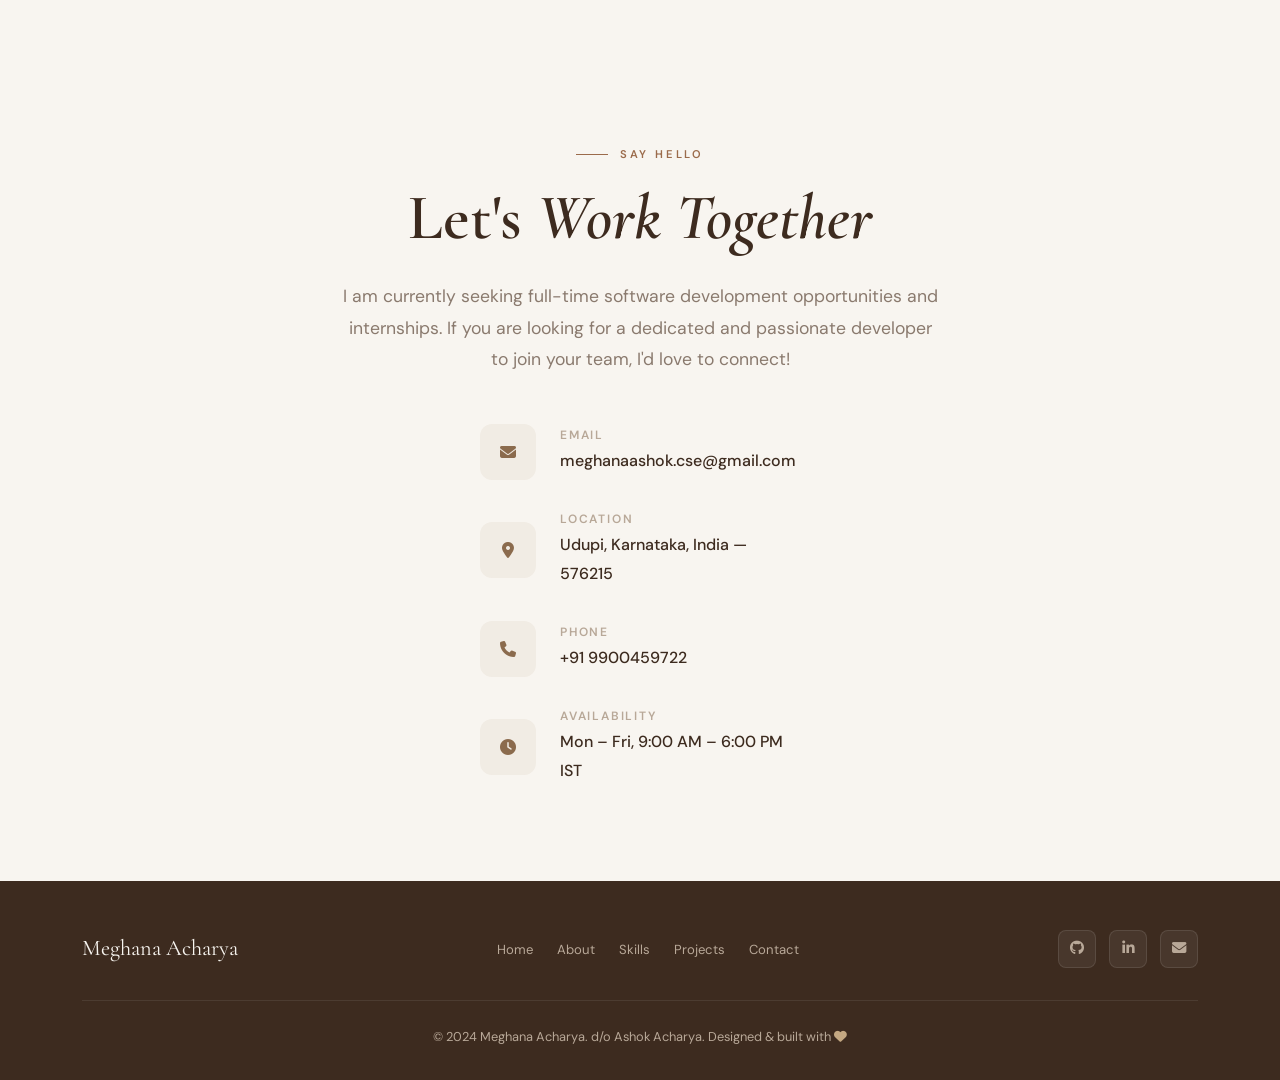
==== commit 7cb9bbd9: "Corrected education details" ====
--- a/index.html
+++ b/index.html
@@ -243,20 +243,31 @@
         <h2 class="section-title">Education <em>Timeline</em></h2>
       </div>
       <div class="timeline">
+        <!-- Education Item 1 -->
         <div class="timeline-item reveal">
-          <div class="timeline-year">2022 - 2026</div>
+          <div class="timeline-year">2022 - PRESENT</div>
           <div class="timeline-card">
-            <h4>B.E. Computer Science</h4>
-            <p class="institution">Canara Engineering College</p>
-            <p>Focusing on software engineering, web technologies, and database management systems.</p>
-          </div>
-        </div>
+            <h4>Bachelor of Technology — Computer Science</h4>
+            <p class="institution">Srinivas University</p>
+            <p>Maintaining an 8.53 CGPA while specializing in software engineering and modern web technologies.</p>
+          </div>
+        </div>
+        <!-- Education Item 2 -->
         <div class="timeline-item reveal" style="transition-delay: 0.1s;">
-          <div class="timeline-year">2020 - 2022</div>
+          <div class="timeline-year">2021 - 2022</div>
           <div class="timeline-card">
-            <h4>Pre-University Course</h4>
-            <p class="institution">MGM College, Udupi</p>
-            <p>Completed PUC in Physics, Chemistry, Mathematics, and Computer Science.</p>
+            <h4>Pre-University Education — PCMB</h4>
+            <p class="institution">S.M.S Pre-University College, Udupi</p>
+            <p>Completed PUC with a focus on Physics, Chemistry, Mathematics, and Biology.</p>
+          </div>
+        </div>
+        <!-- Education Item 3 -->
+        <div class="timeline-item reveal" style="transition-delay: 0.2s;">
+          <div class="timeline-year">2020</div>
+          <div class="timeline-card">
+            <h4>Secondary School — SSLC</h4>
+            <p class="institution">S.M.S English Medium School Brahmavara</p>
+            <p>Completed SSLC in CBSE curriculum with excellence.</p>
           </div>
         </div>
       </div>
@@ -309,14 +320,16 @@
         <span class="section-label" style="justify-content: center;">Say Hello</span>
         <h2 class="section-title" style="font-size: clamp(2.5rem, 5vw, 4rem); margin-top: 1rem;">Let's <em>Work
             Together</em></h2>
-        <p style="color: var(--text-muted); margin-bottom: 3rem; font-size: 1.1rem; max-width: 600px; margin-left: auto; margin-right: auto;">
+        <p
+          style="color: var(--text-muted); margin-bottom: 3rem; font-size: 1.1rem; max-width: 600px; margin-left: auto; margin-right: auto;">
           I am currently seeking full-time software development opportunities and internships. If you are looking for a
           dedicated and passionate developer to join your team, I'd love to connect!
         </p>
 
         <div style="display: flex; flex-direction: column; gap: 2rem; align-items: center;">
           <!-- EMAIL -->
-          <div style="display: flex; align-items: center; gap: 1.5rem; text-align: left; width: 100%; max-width: 320px;">
+          <div
+            style="display: flex; align-items: center; gap: 1.5rem; text-align: left; width: 100%; max-width: 320px;">
             <div
               style="width: 56px; height: 56px; background: #F1ECE4; border-radius: 12px; display: flex; align-items: center; justify-content: center; color: #8B6B4D; flex-shrink: 0;">
               <i class="fas fa-envelope"></i>
@@ -330,7 +343,8 @@
           </div>
 
           <!-- LOCATION -->
-          <div style="display: flex; align-items: center; gap: 1.5rem; text-align: left; width: 100%; max-width: 320px;">
+          <div
+            style="display: flex; align-items: center; gap: 1.5rem; text-align: left; width: 100%; max-width: 320px;">
             <div
               style="width: 56px; height: 56px; background: #F1ECE4; border-radius: 12px; display: flex; align-items: center; justify-content: center; color: #8B6B4D; flex-shrink: 0;">
               <i class="fas fa-map-marker-alt"></i>
@@ -344,7 +358,8 @@
           </div>
 
           <!-- PHONE -->
-          <div style="display: flex; align-items: center; gap: 1.5rem; text-align: left; width: 100%; max-width: 320px;">
+          <div
+            style="display: flex; align-items: center; gap: 1.5rem; text-align: left; width: 100%; max-width: 320px;">
             <div
               style="width: 56px; height: 56px; background: #F1ECE4; border-radius: 12px; display: flex; align-items: center; justify-content: center; color: #8B6B4D; flex-shrink: 0;">
               <i class="fas fa-phone"></i>
@@ -358,7 +373,8 @@
           </div>
 
           <!-- AVAILABILITY -->
-          <div style="display: flex; align-items: center; gap: 1.5rem; text-align: left; width: 100%; max-width: 320px;">
+          <div
+            style="display: flex; align-items: center; gap: 1.5rem; text-align: left; width: 100%; max-width: 320px;">
             <div
               style="width: 56px; height: 56px; background: #F1ECE4; border-radius: 12px; display: flex; align-items: center; justify-content: center; color: #8B6B4D; flex-shrink: 0;">
               <i class="fas fa-clock"></i>
@@ -372,8 +388,8 @@
           </div>
         </div>
 
-        </div>
-      </div>
+      </div>
+    </div>
     </div>
   </section>
 
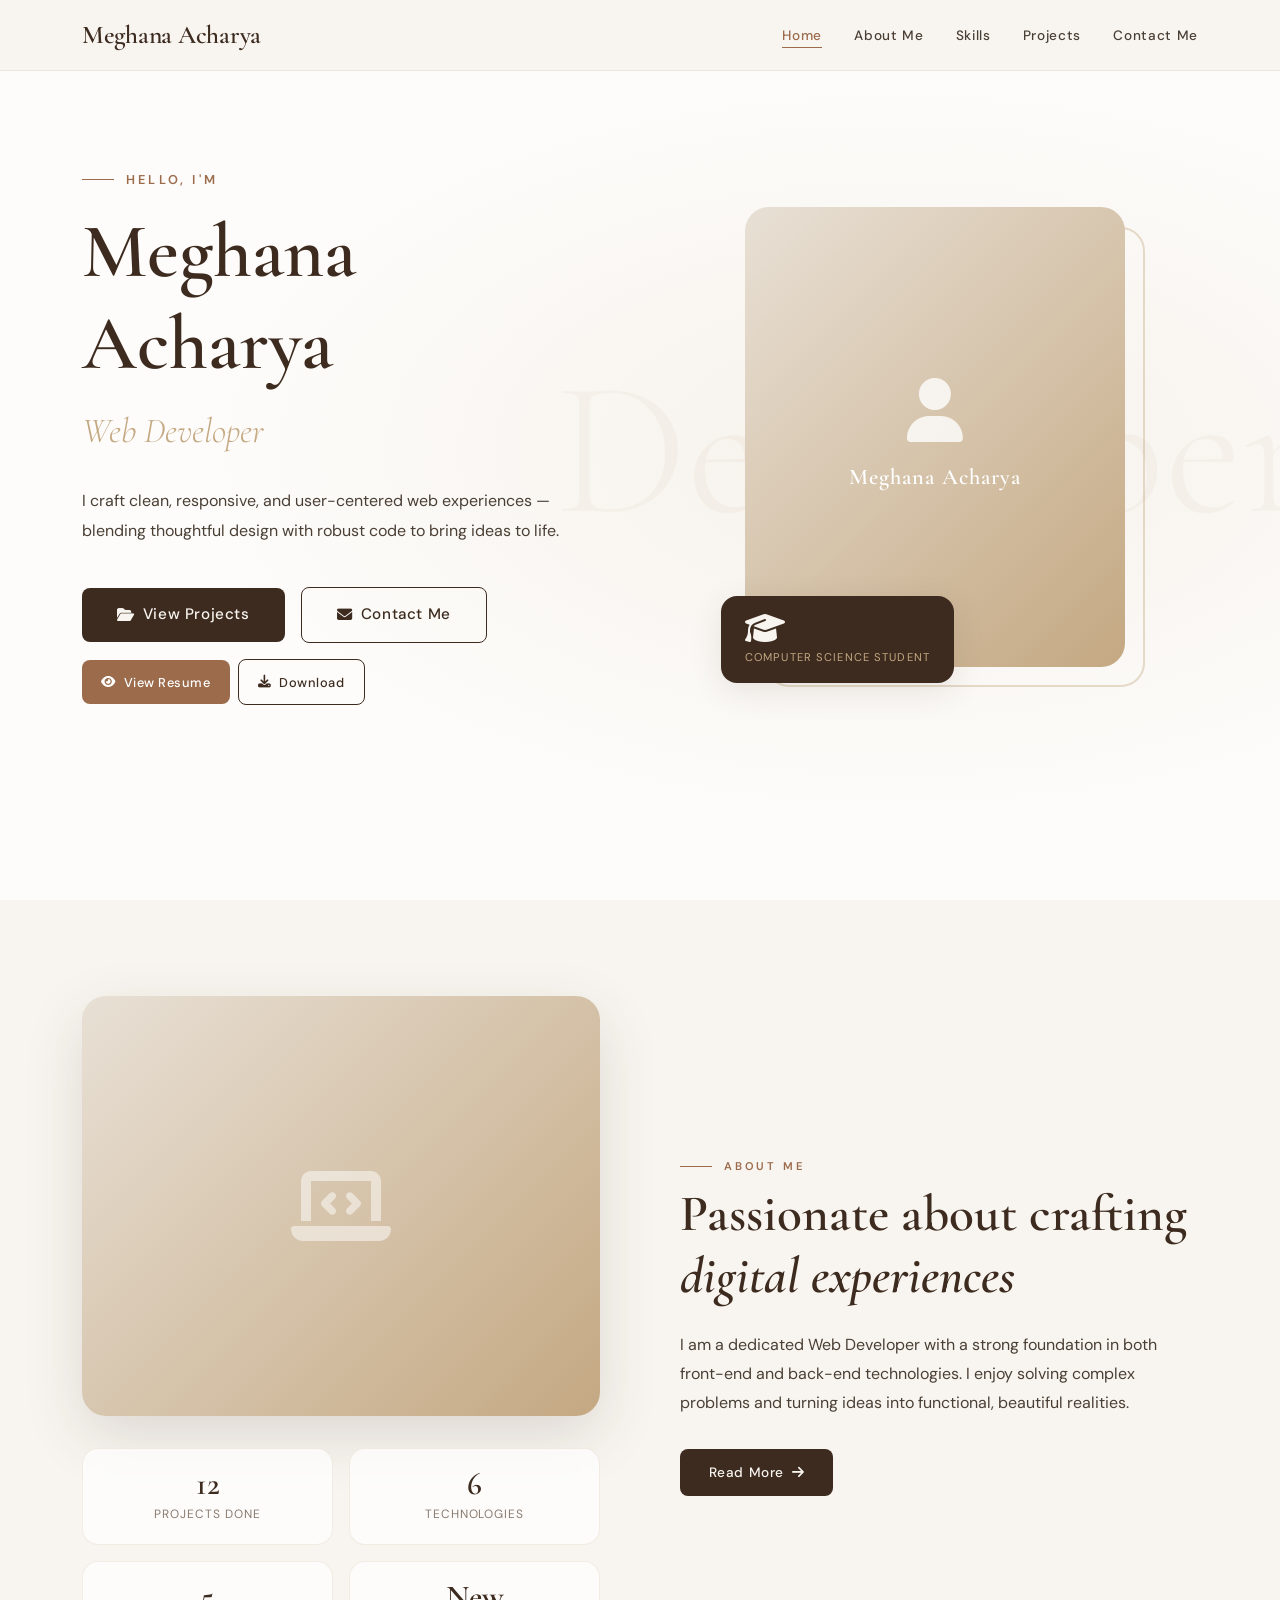
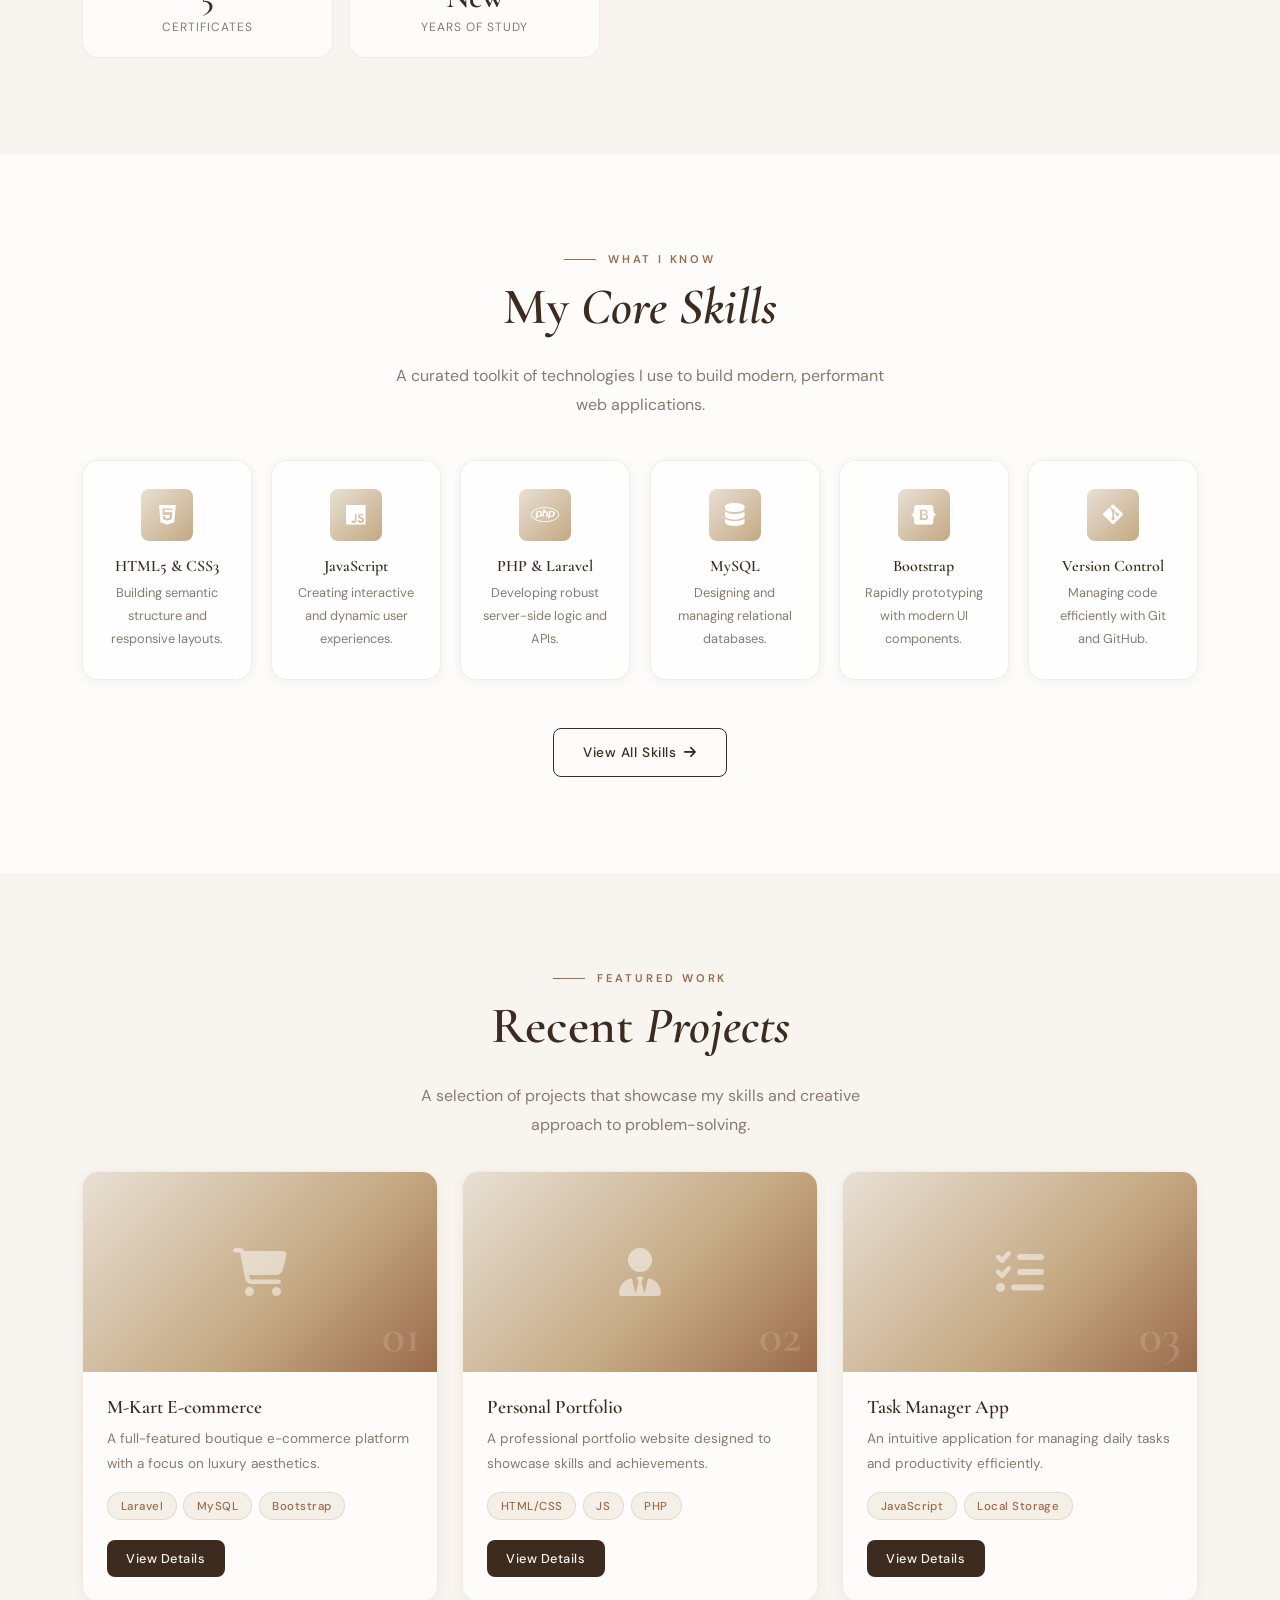
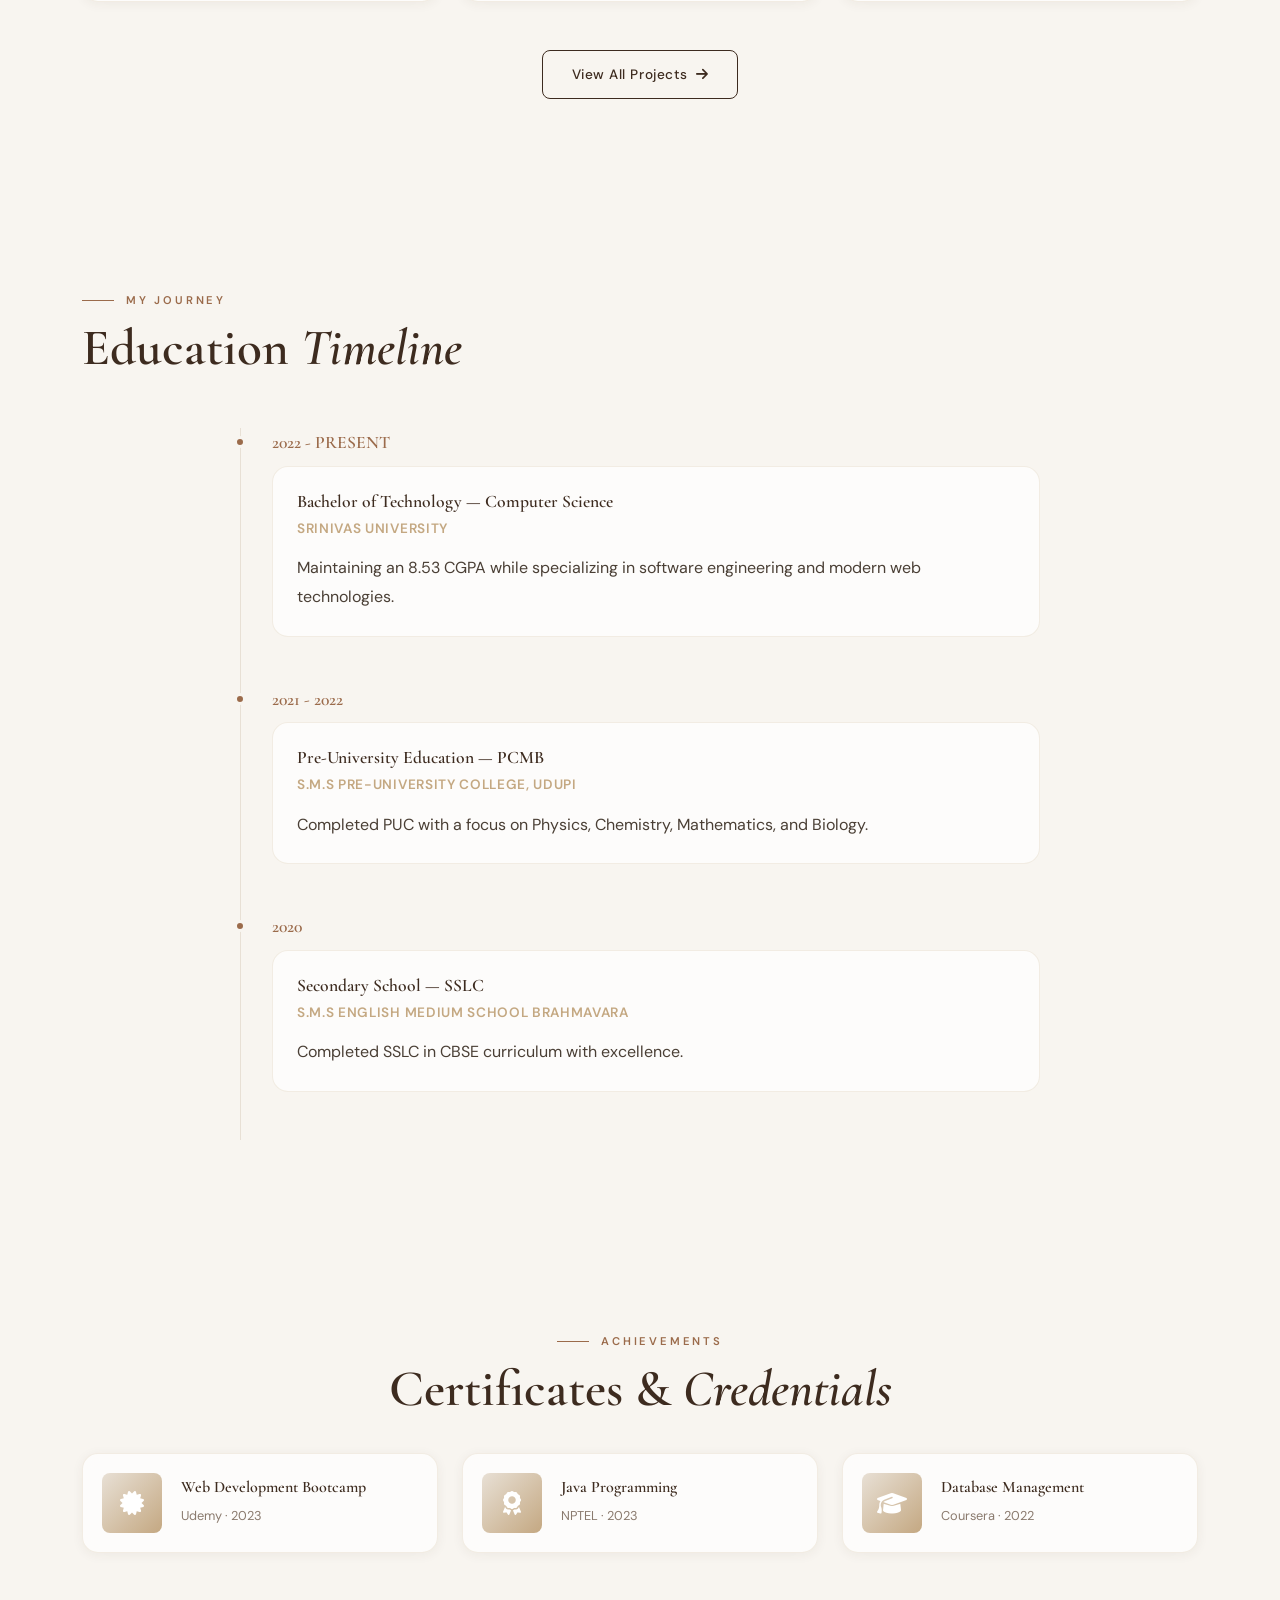
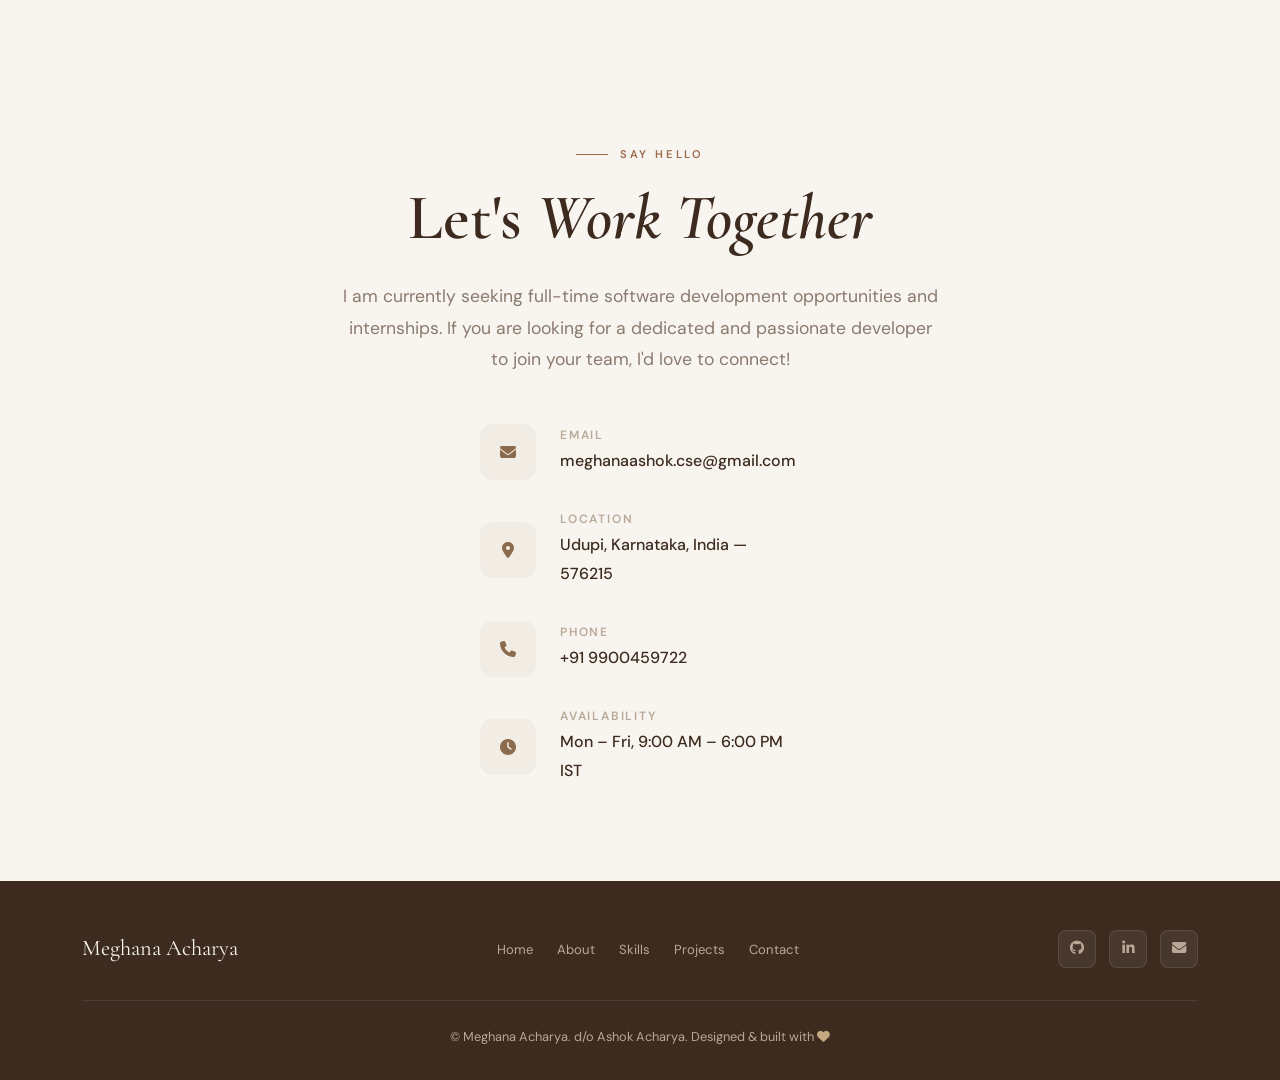
==== commit a17e1534: "Removed year from footers" ====
--- a/index.html
+++ b/index.html
@@ -414,7 +414,7 @@
         </div>
       </div>
       <div class="footer-bottom">
-        <p>&copy; 2024 Meghana Acharya. d/o Ashok Acharya. Designed &amp; built with <i class="fas fa-heart"
+        <p>&copy; Meghana Acharya. d/o Ashok Acharya. Designed &amp; built with <i class="fas fa-heart"
             style="color:var(--clay);"></i></p>
       </div>
     </div>
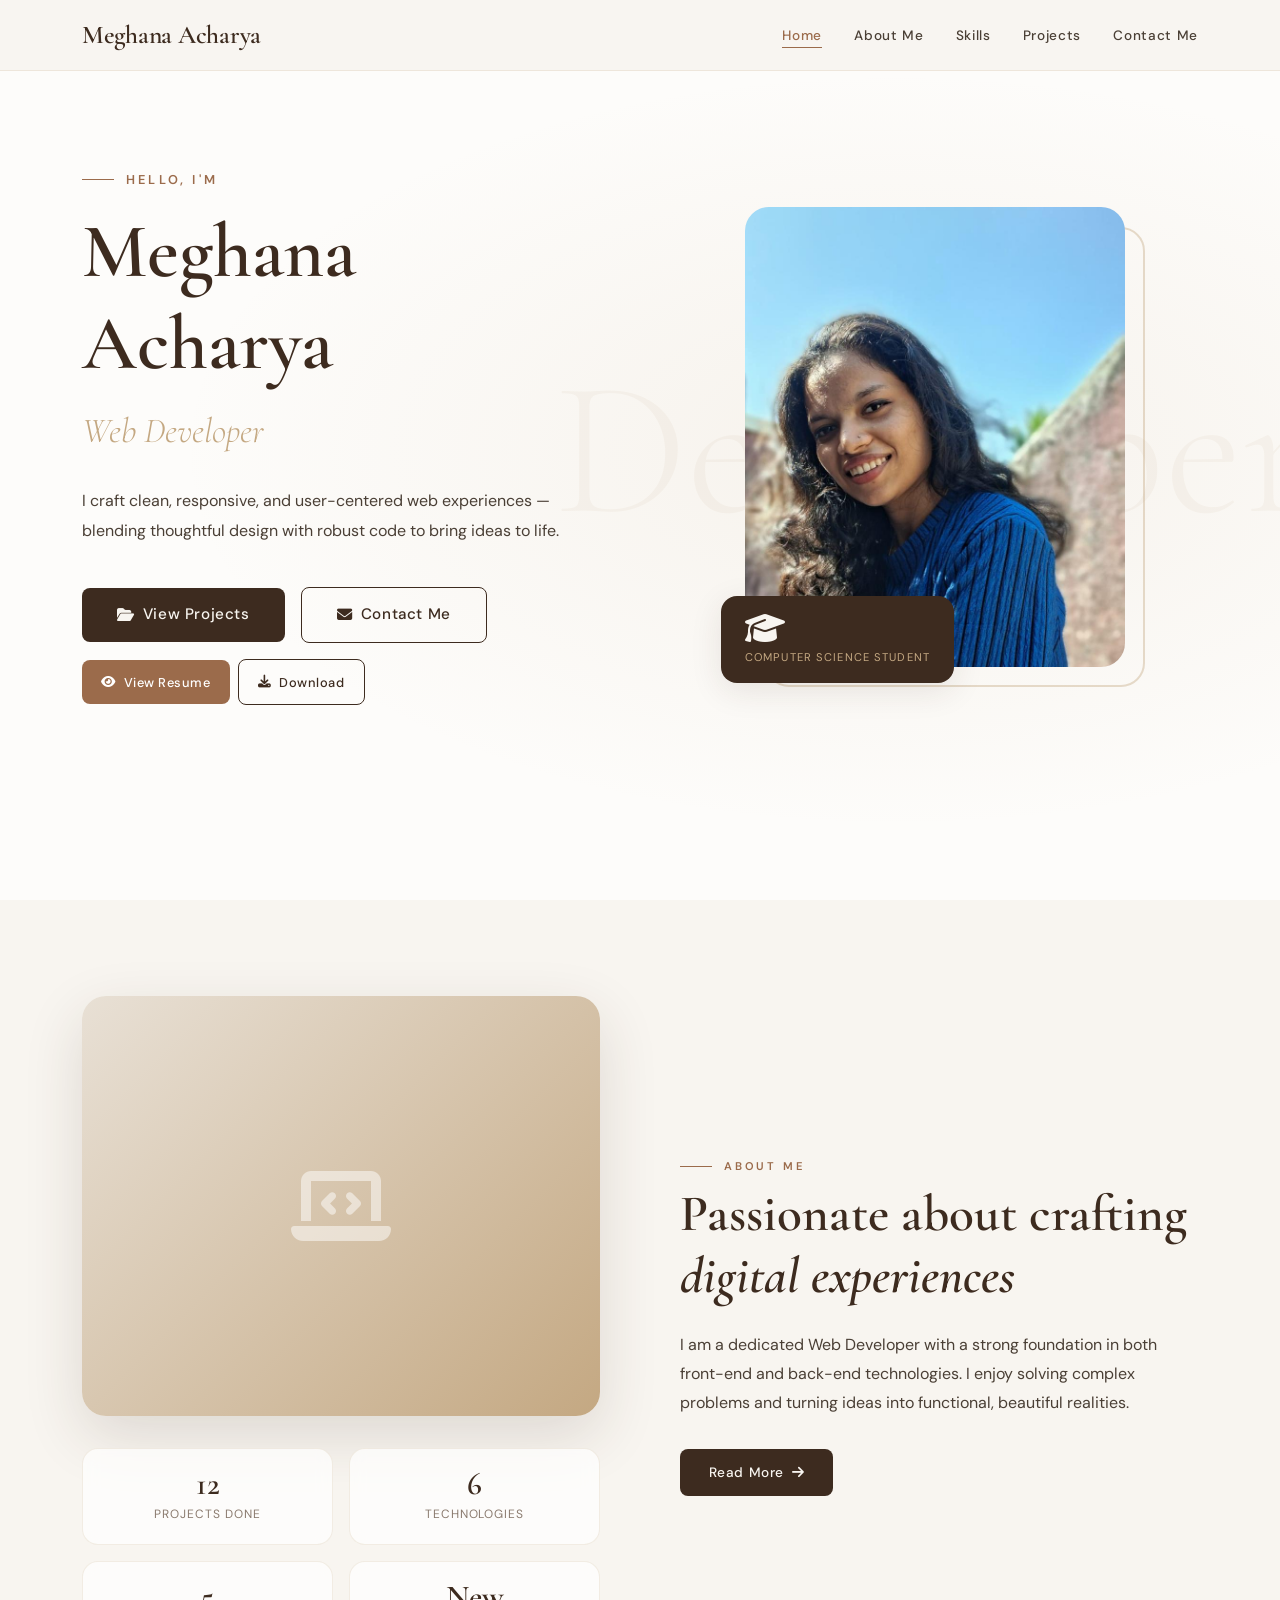
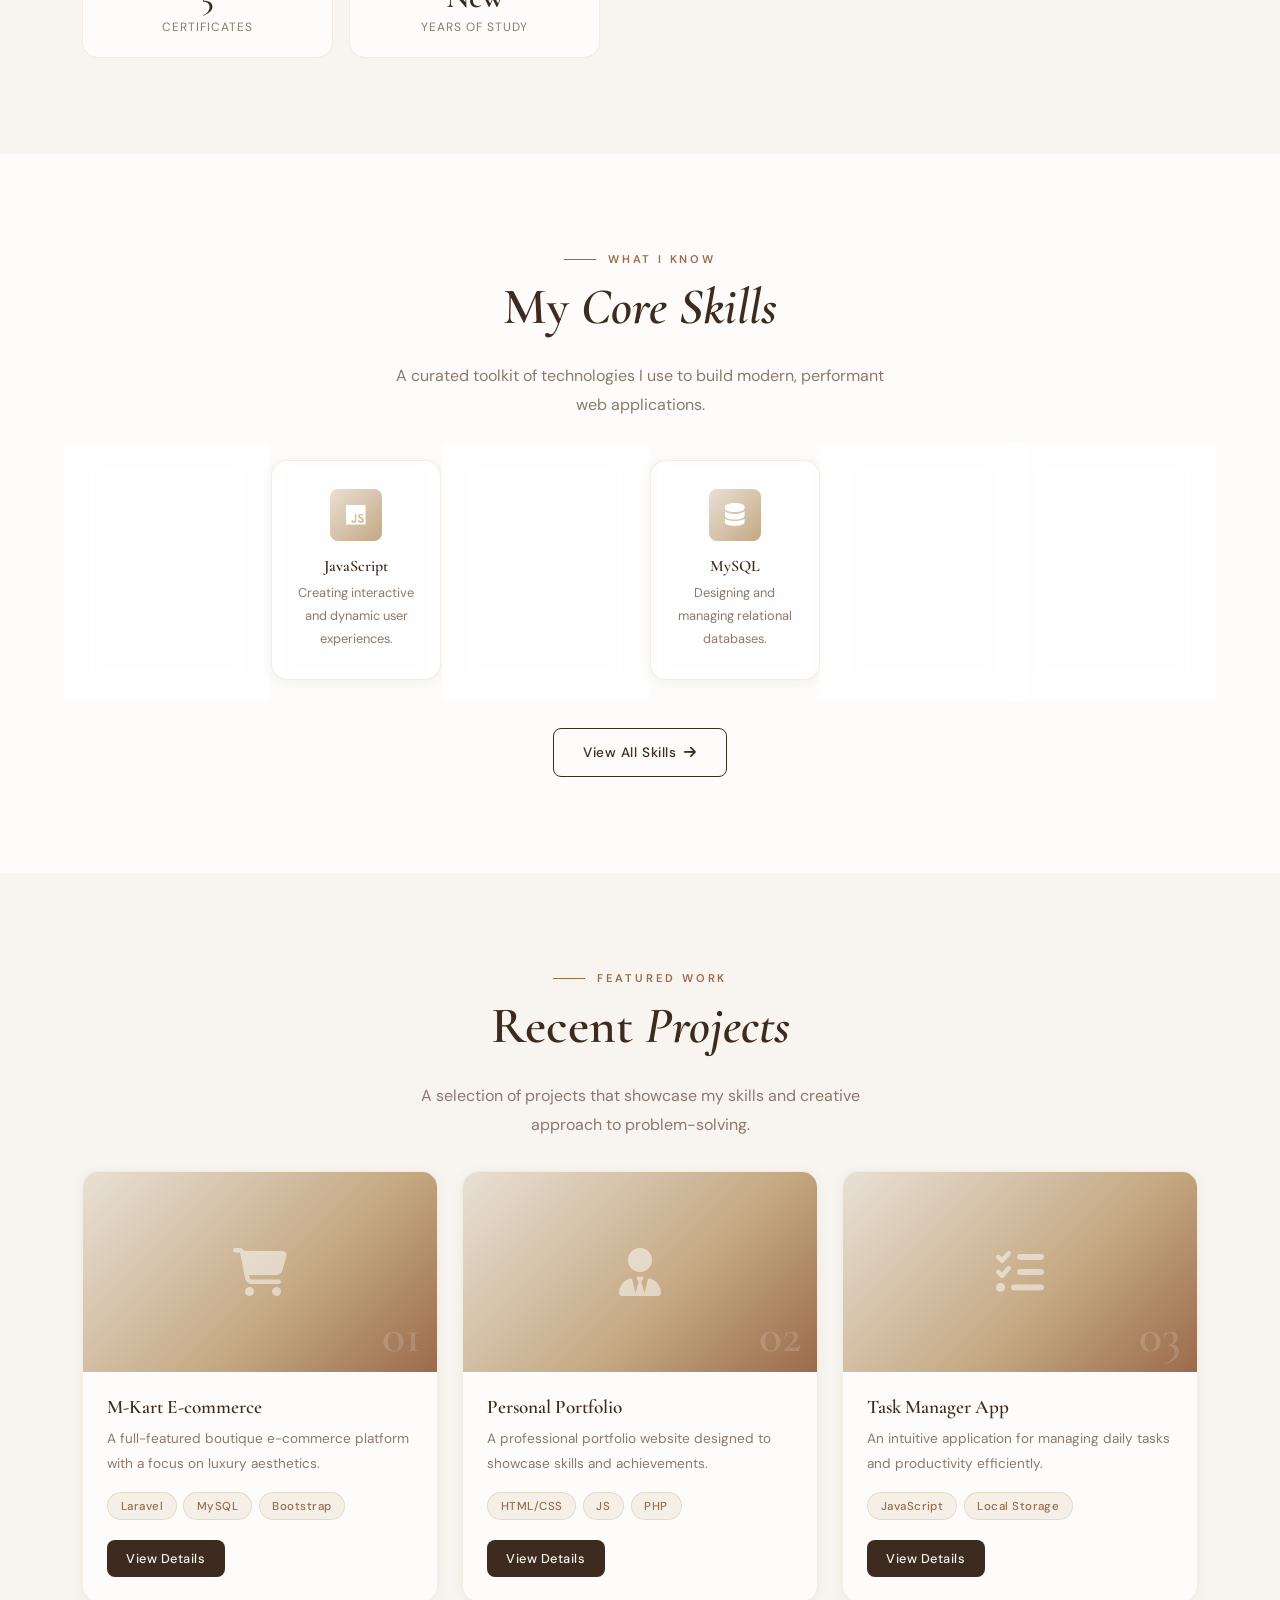
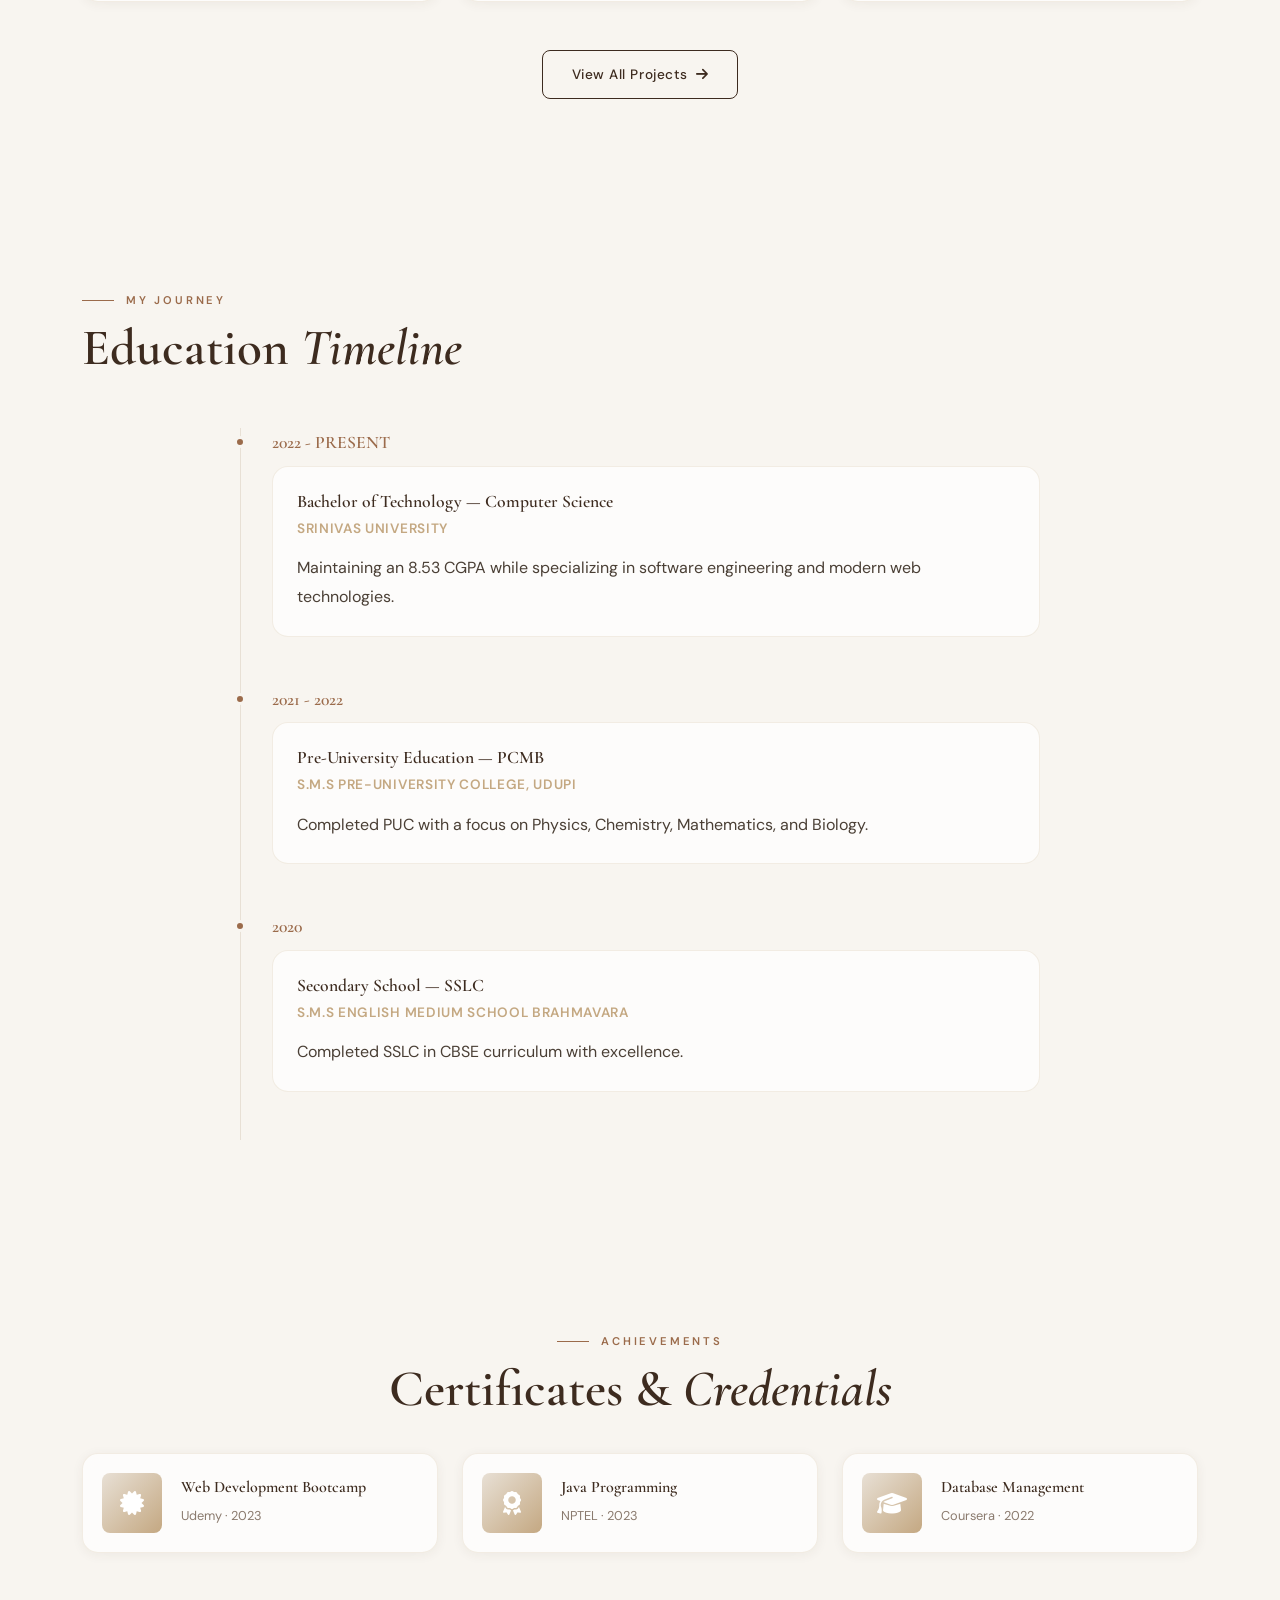
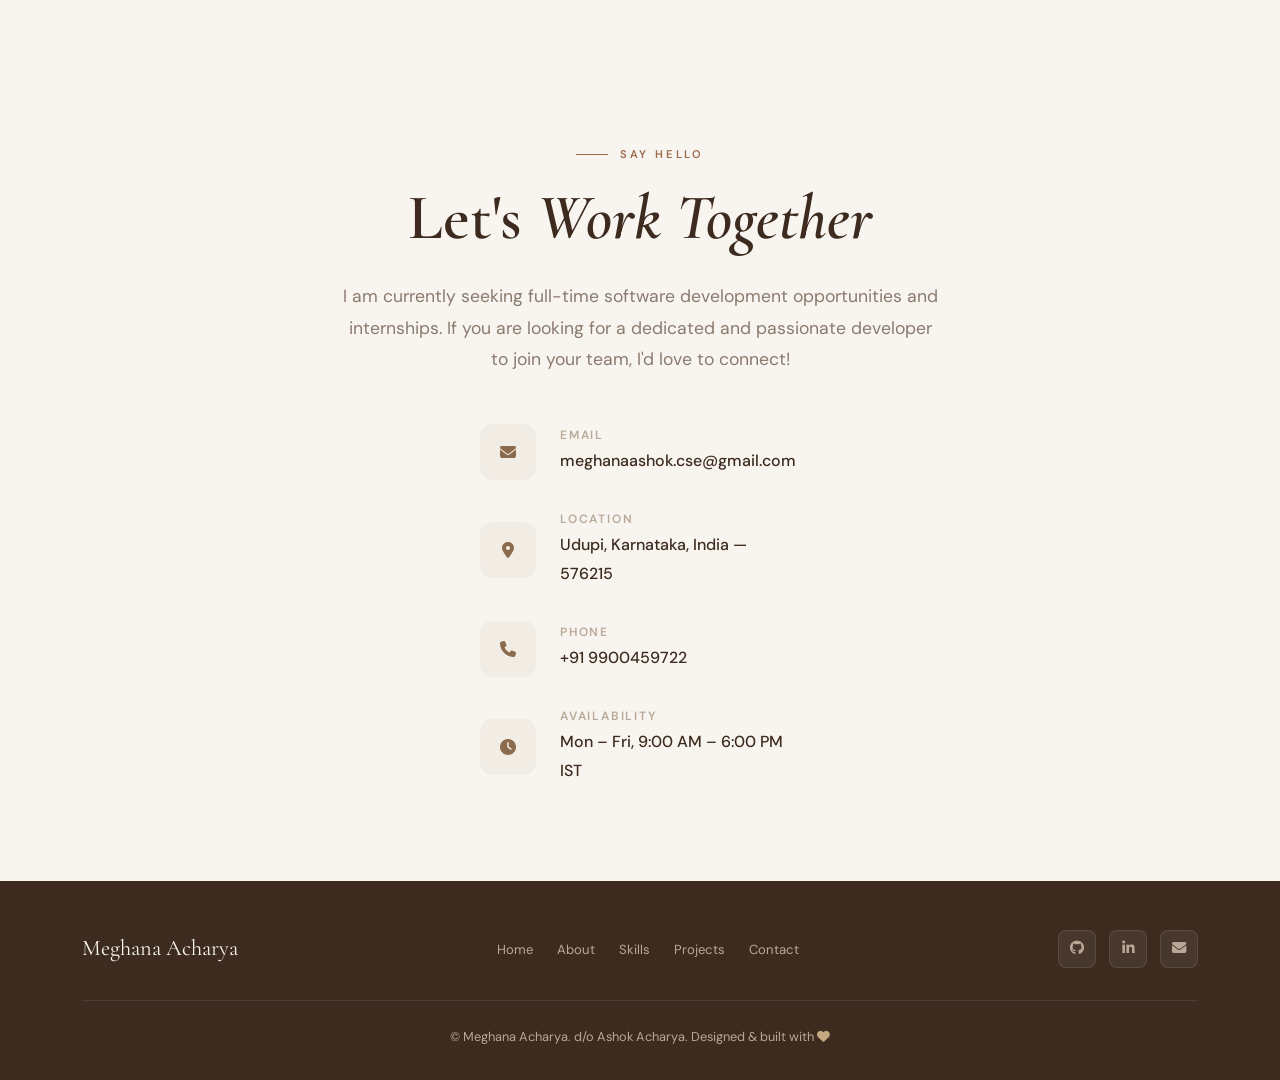
==== commit 5aa369e7: "Update frontend with profile image" ====
--- a/index.html
+++ b/index.html
@@ -61,10 +61,7 @@
       </div>
       <div class="hero-image-wrap">
         <div class="hero-image-frame">
-          <div class="hero-image-placeholder">
-            <i class="fas fa-user"></i>
-            <span>Meghana Acharya</span>
-          </div>
+          <img src="assets/images/profile.jpg" alt="Meghana Acharya" class="hero-image">
           <div class="hero-badge">
             <div class="hero-badge-num"><i class="fas fa-graduation-cap"></i></div>
             <div class="hero-badge-text">Computer Science Student</div>
--- a/css/style.css
+++ b/css/style.css
@@ -350,6 +350,13 @@
   gap: 1rem;
 }
 
+.hero-image {
+  width: 100%; height: 100%;
+  object-fit: cover;
+  border-radius: var(--radius-lg);
+  position: relative; z-index: 1;
+}
+
 .hero-image-placeholder i {
   font-size: 4rem; color: white; opacity: 0.8;
 }
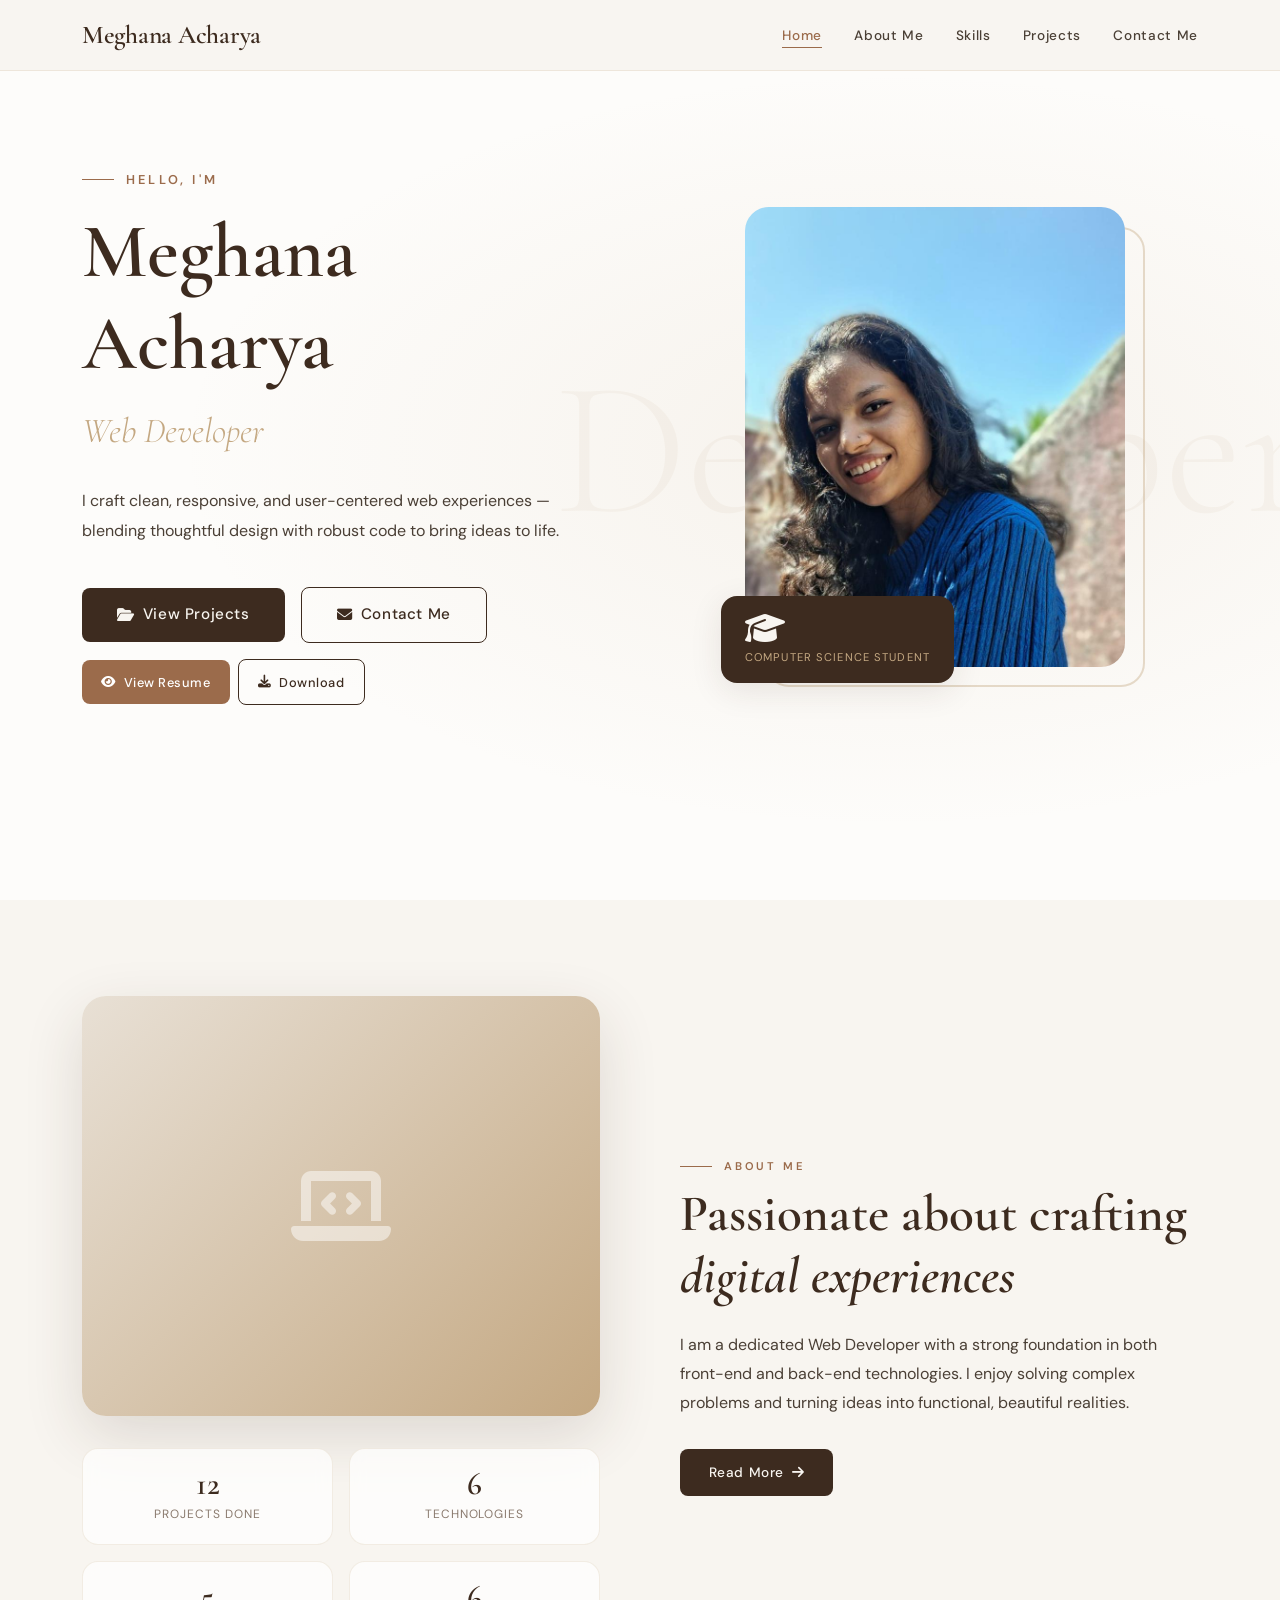
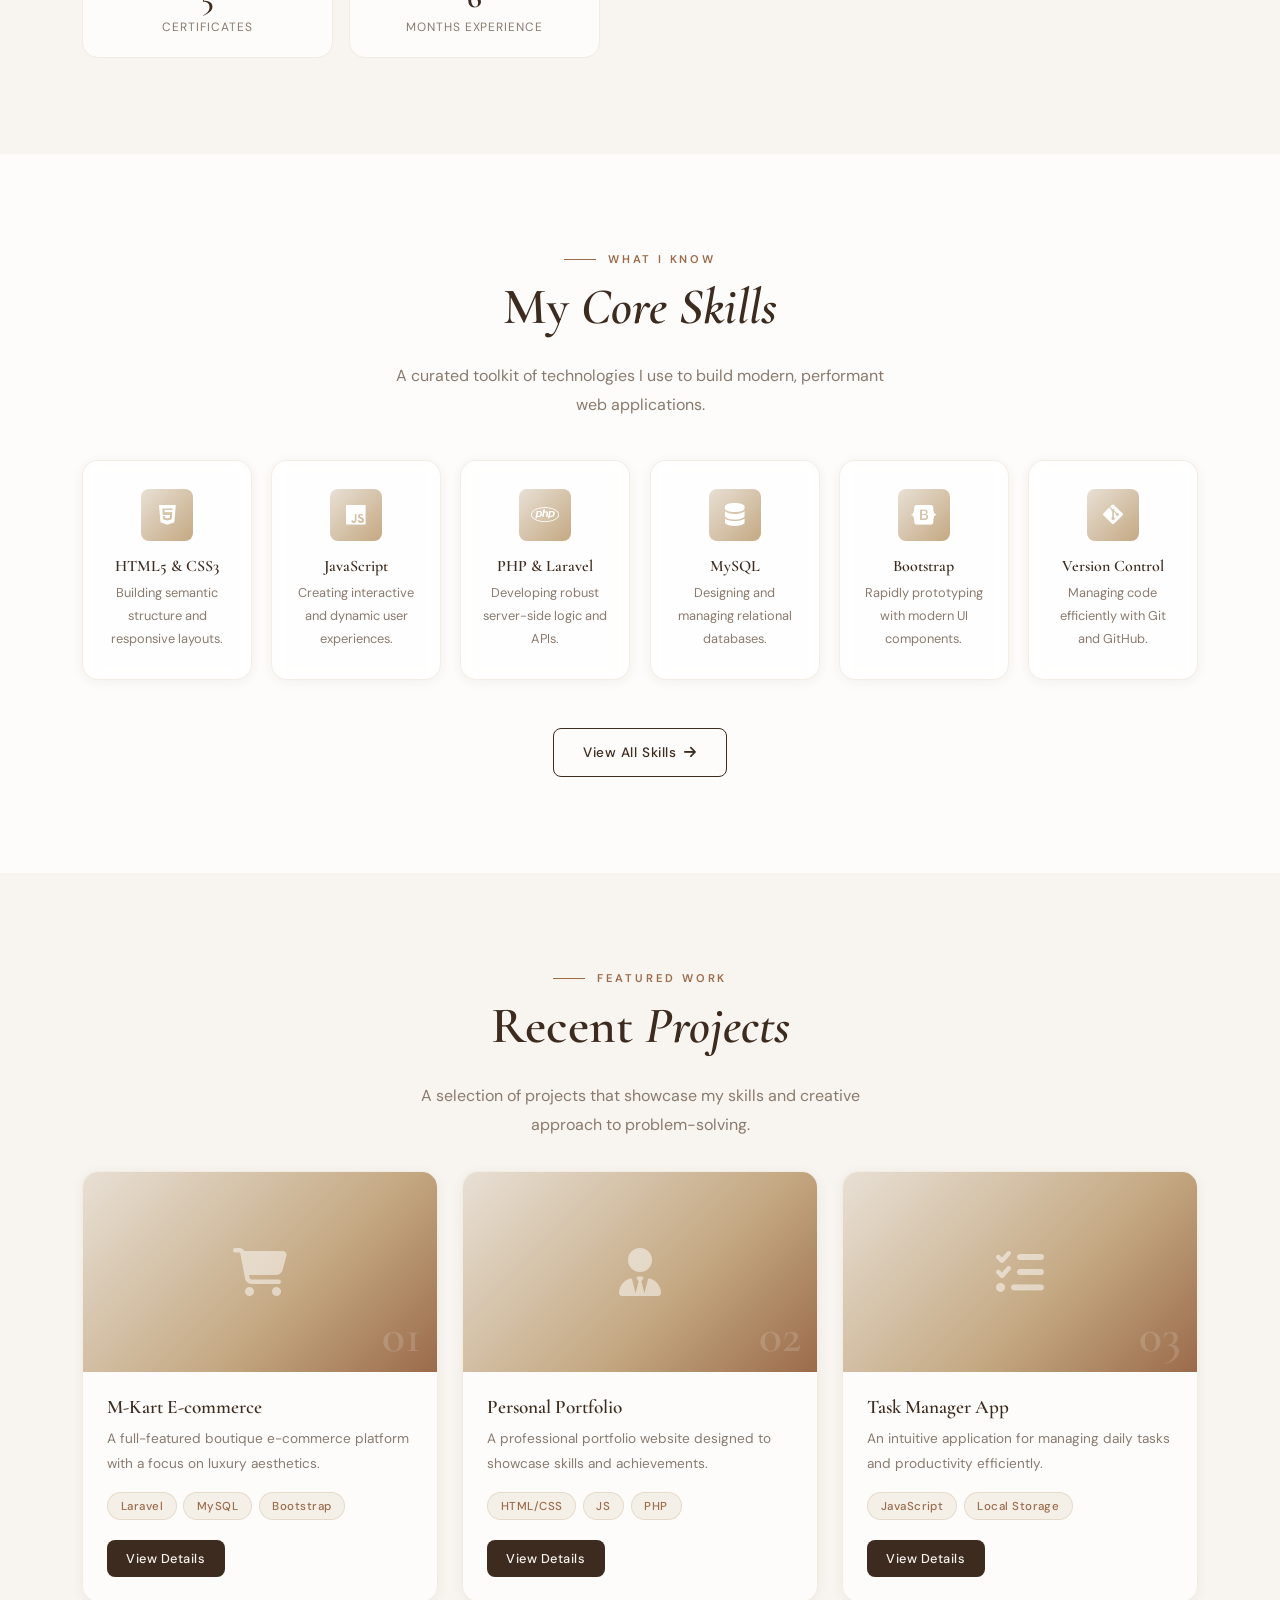
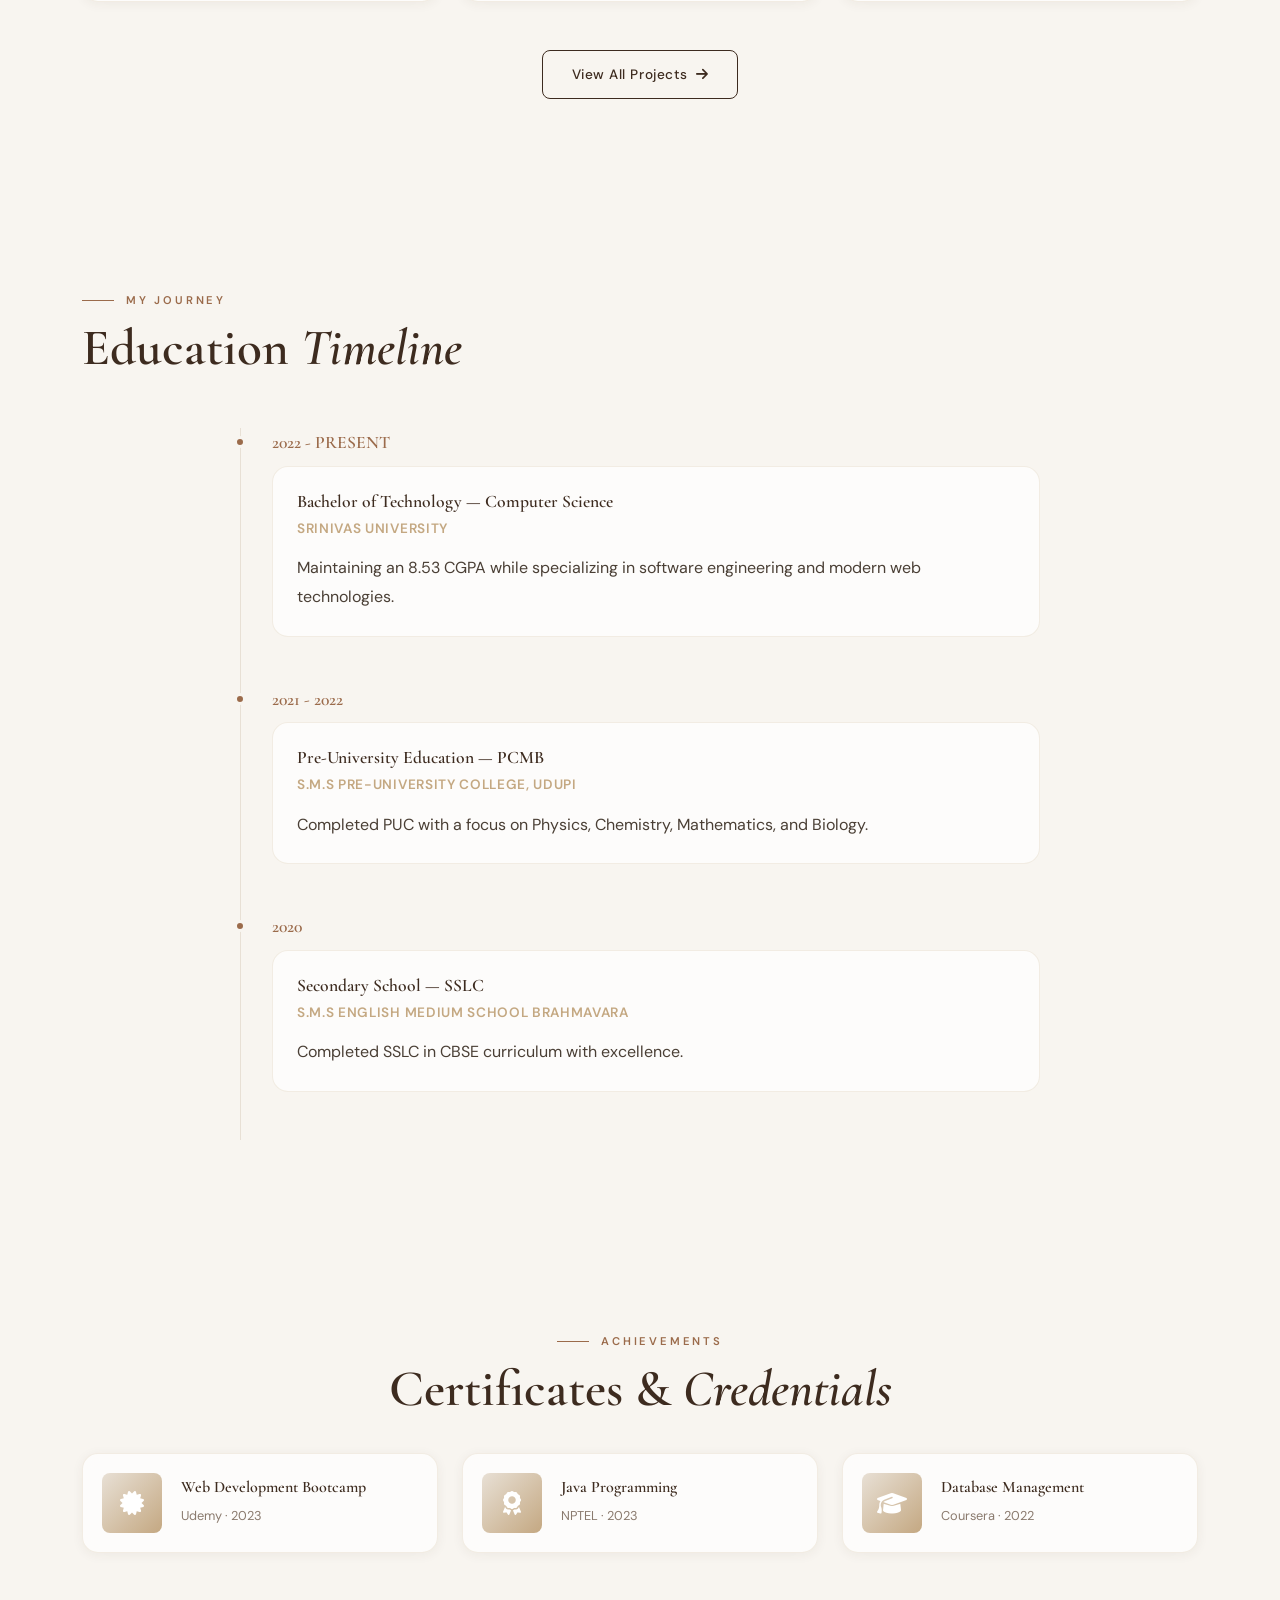
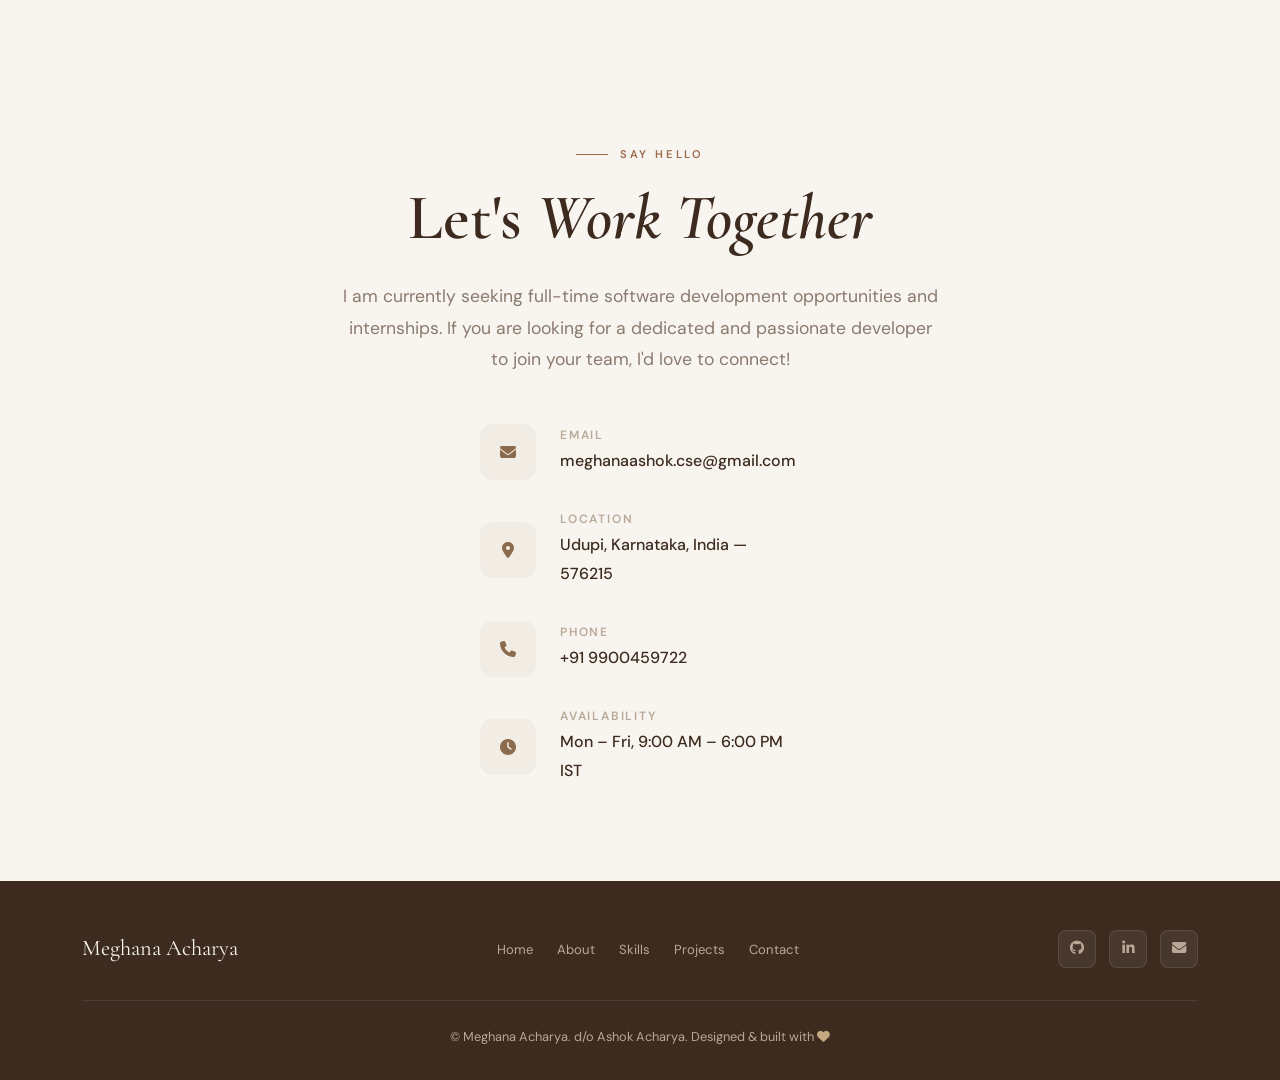
==== commit af329bec: "Update portfolio static website with latest resume and style adjustments" ====
--- a/index.html
+++ b/index.html
@@ -48,11 +48,11 @@
             <i class="fas fa-envelope"></i> Contact Me
           </a>
           <div style="display:inline-flex;gap:0.5rem;align-items:center;">
-            <a href="assets/Meghana_Acharya_Resume.pdf" target="_blank" class="btn btn-accent btn-sm"
+            <a href="assets/Meghana_Acharya_Resume_2026.pdf" target="_blank" class="btn btn-accent btn-sm"
               style="padding:0.7rem 1.2rem;">
               <i class="fas fa-eye"></i> View Resume
             </a>
-            <a href="assets/Meghana_Acharya_Resume.pdf" download class="btn btn-outline btn-sm"
+            <a href="assets/Meghana_Acharya_Resume_2026.pdf" download class="btn btn-outline btn-sm"
               style="padding:0.7rem 1.2rem;">
               <i class="fas fa-download"></i> Download
             </a>
@@ -93,8 +93,8 @@
               <div class="stat-label">Certificates</div>
             </div>
             <div class="stat-item">
-              <div class="stat-num">New</div>
-              <div class="stat-label">Years of Study</div>
+              <div class="stat-num">6</div>
+              <div class="stat-label">Months Experience</div>
             </div>
           </div>
         </div>
--- a/css/style.css
+++ b/css/style.css
@@ -763,6 +763,10 @@
 }
 .contact-detail {
   display: flex; gap: 1.2rem; margin-bottom: 1.8rem;
+  align-items: flex-start;
+}
+.contact-detail > div {
+  min-width: 0;
 }
 .contact-icon {
   width: 44px; height: 44px;
@@ -772,7 +776,11 @@
   color: var(--accent); flex-shrink: 0;
 }
 .contact-detail h4 { font-family: var(--font-body); font-size: 0.95rem; margin-bottom: 0.2rem; }
-.contact-detail p { font-size: 0.9rem; color: var(--text-muted); }
+.contact-detail p {
+  font-size: 0.9rem; color: var(--text-muted);
+  overflow-wrap: anywhere;
+  word-break: break-word;
+}
 
 .contact-form {
   background: white; border: 1px solid var(--card-border);
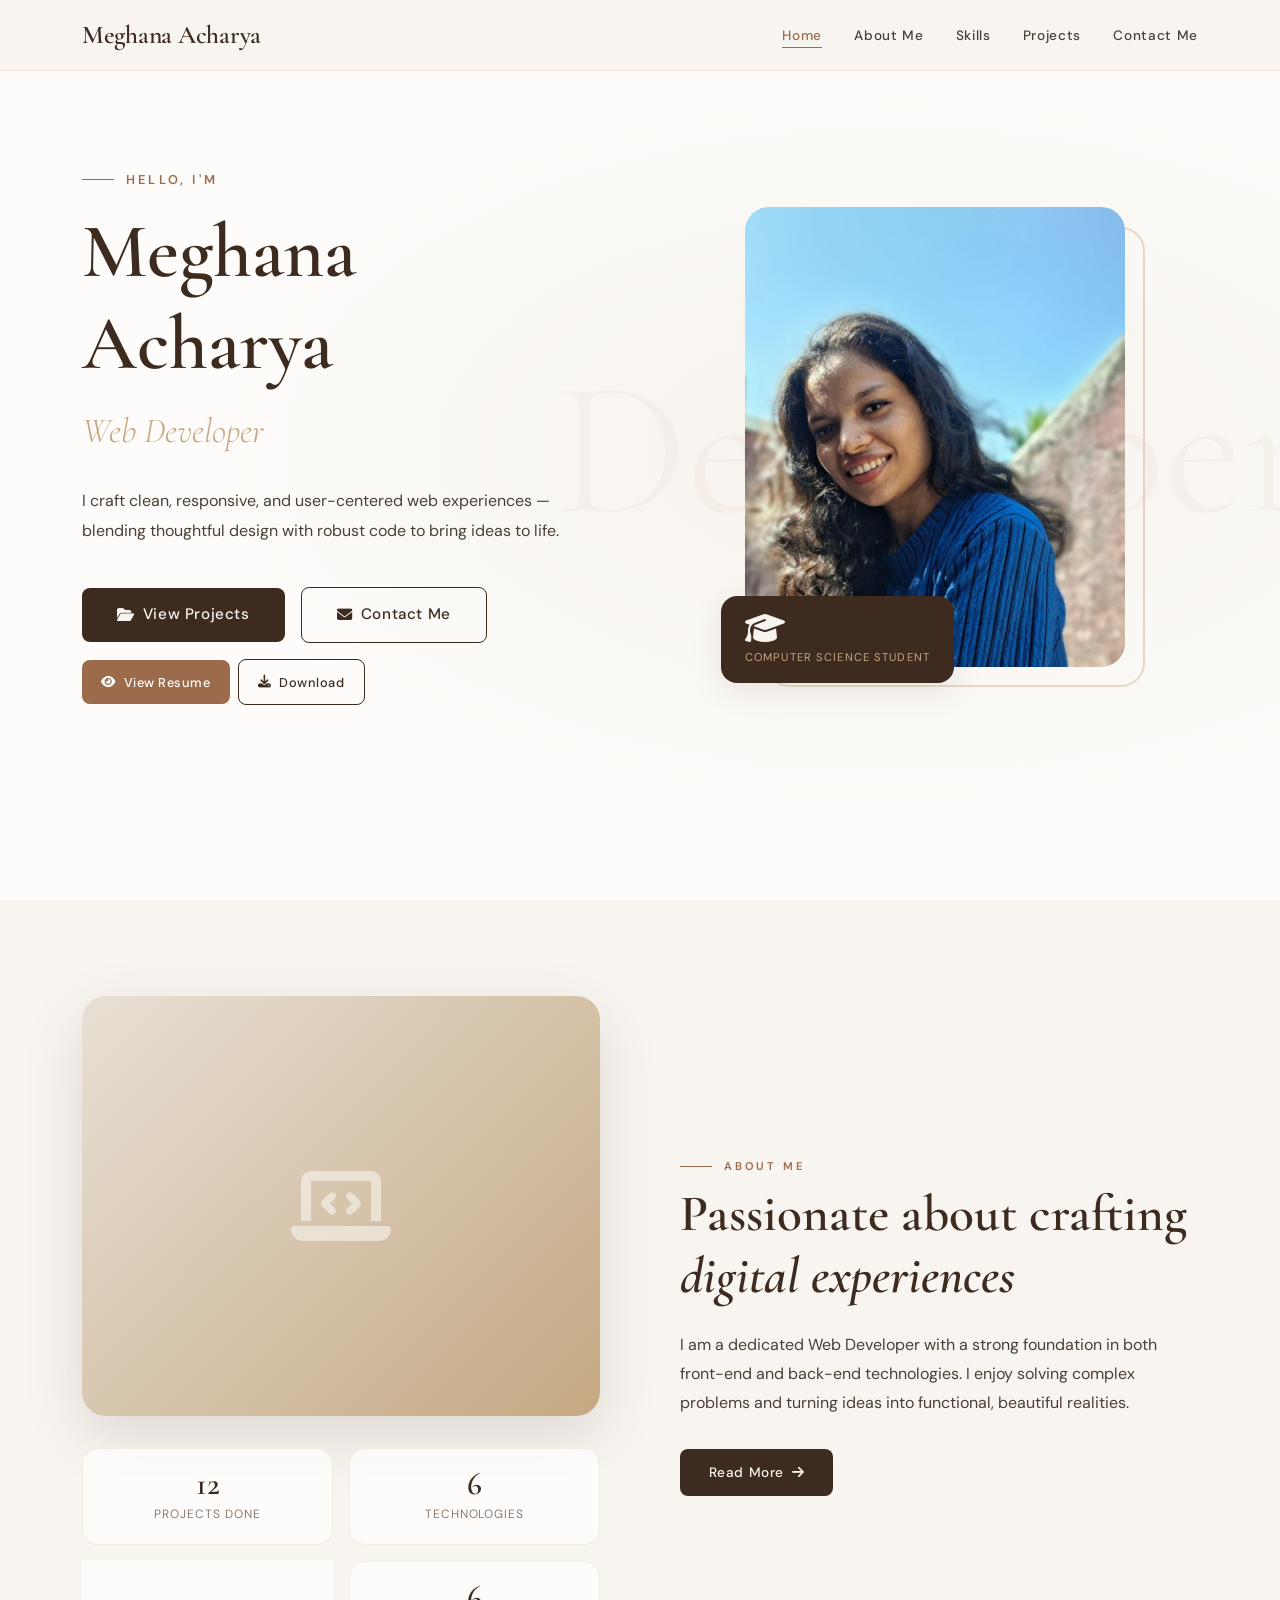
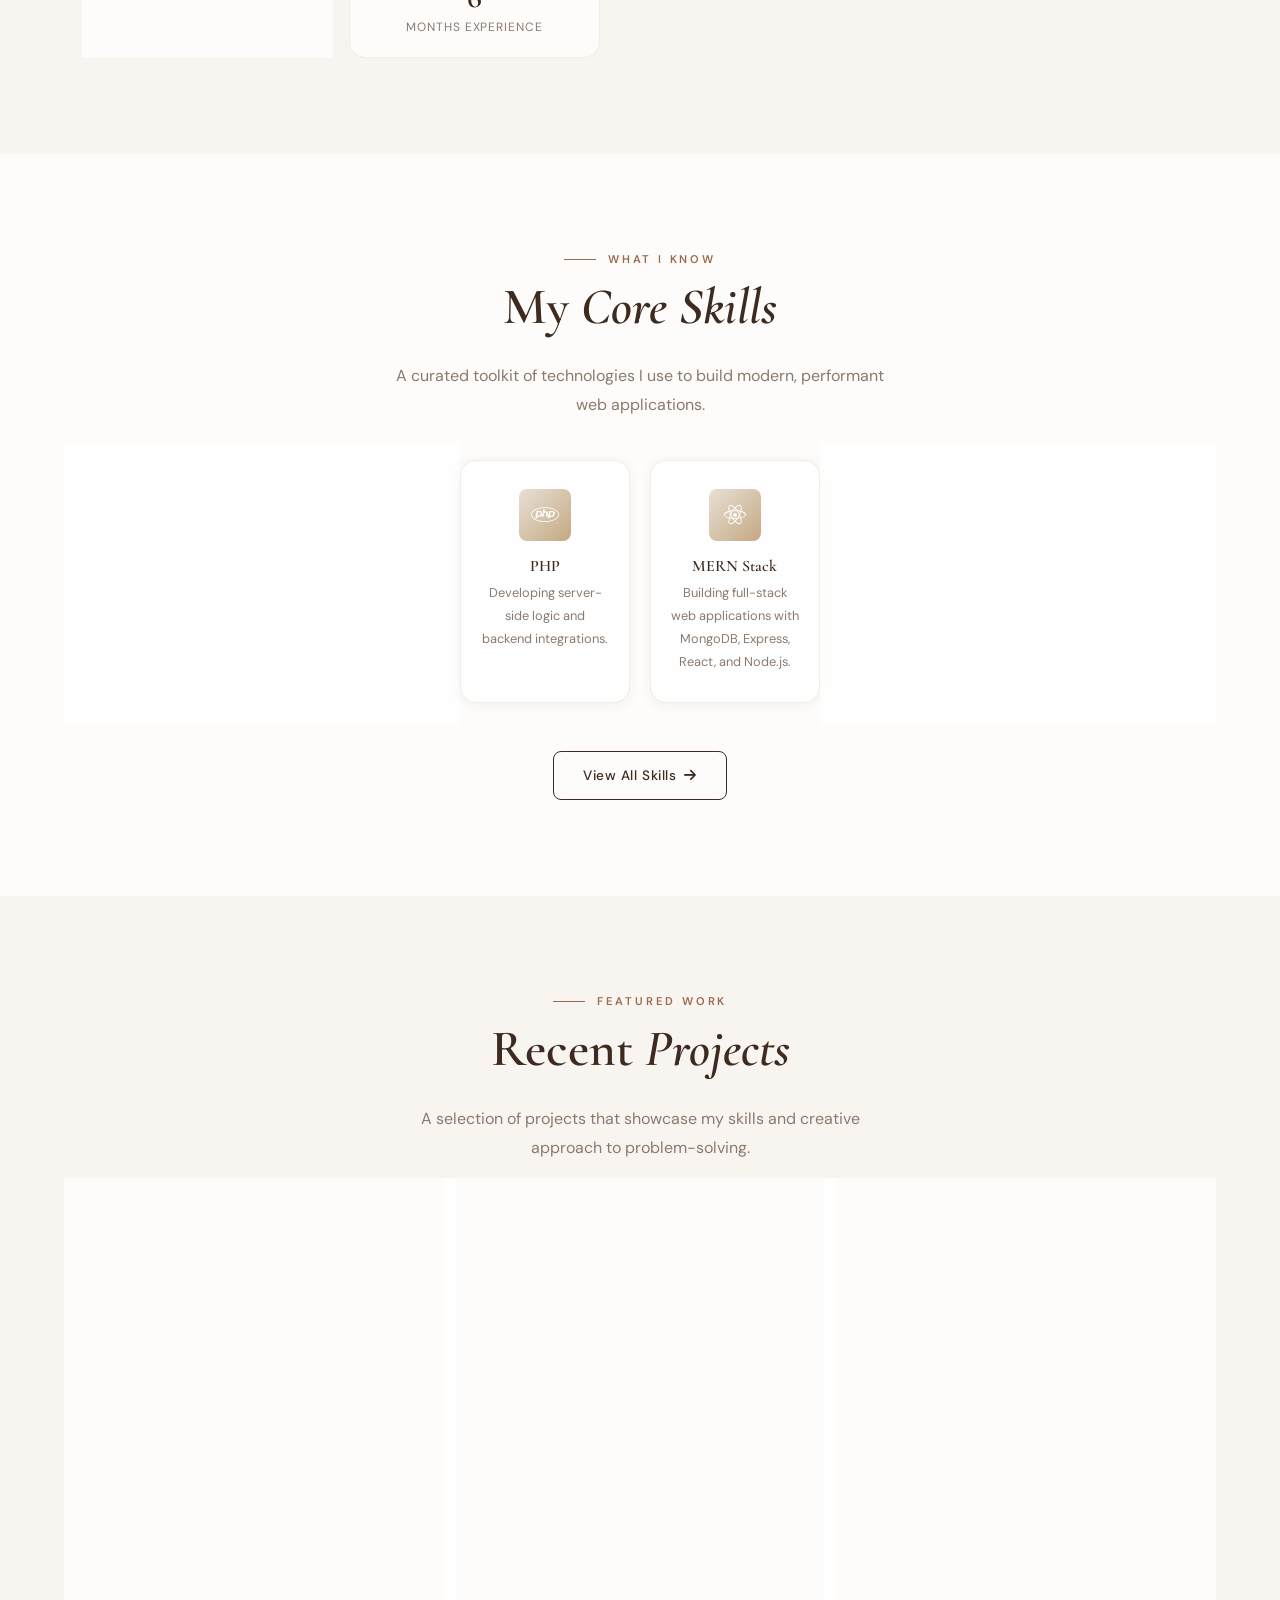
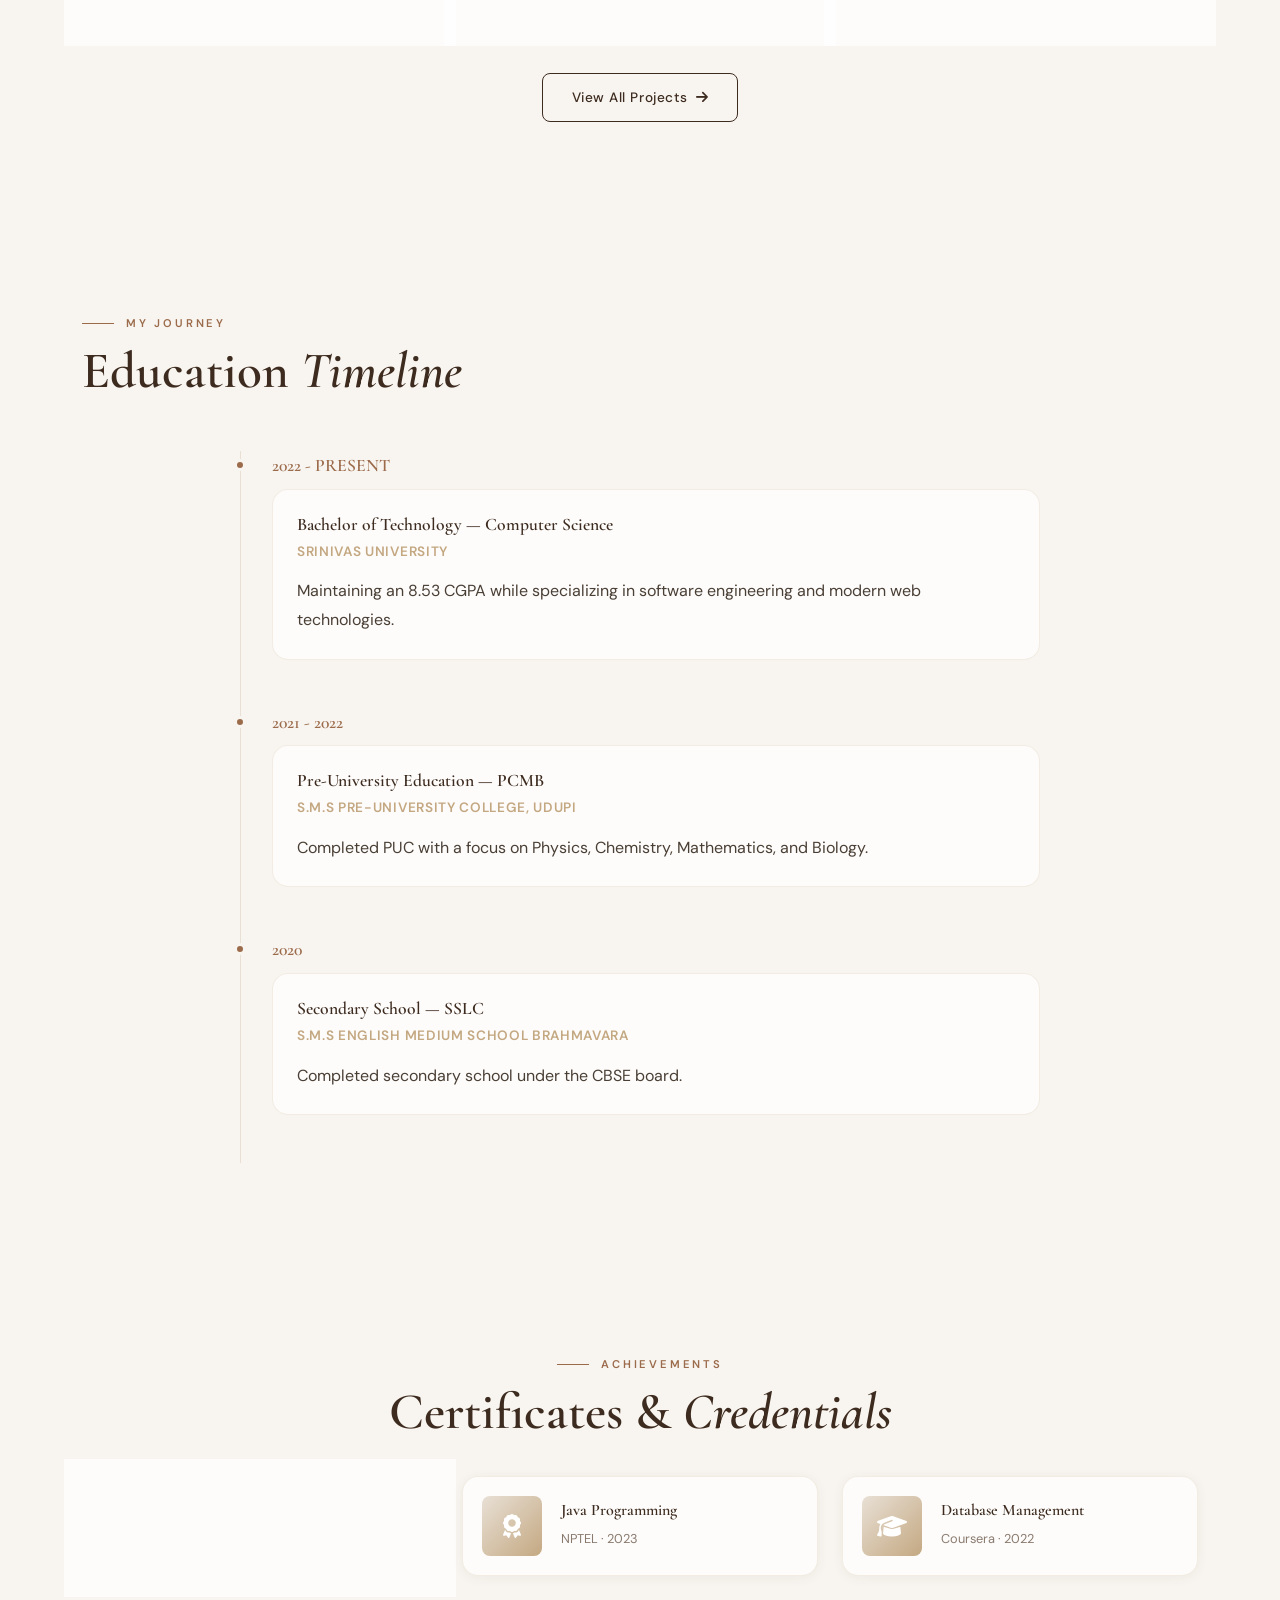
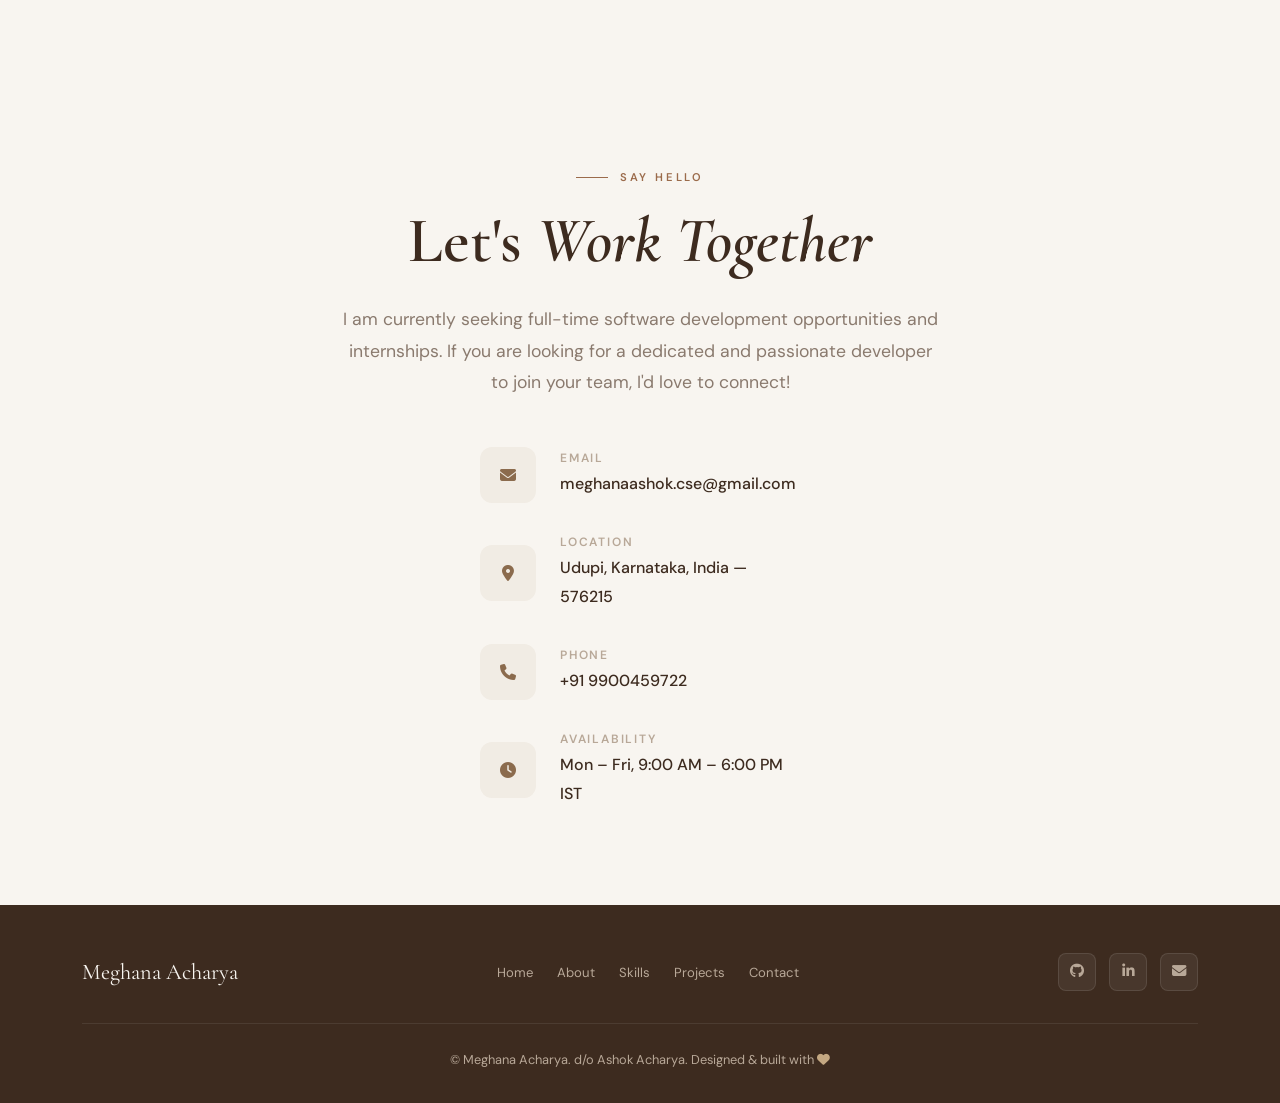
==== commit fafac0e0: "Align website skills with resume and update SSLC timeline description" ====
--- a/index.html
+++ b/index.html
@@ -126,33 +126,33 @@
       <div class="skills-grid">
         <div class="skill-card card reveal">
           <div class="skill-icon"><i class="fab fa-html5"></i></div>
-          <h4>HTML5 & CSS3</h4>
+          <h4>HTML & CSS</h4>
           <p>Building semantic structure and responsive layouts.</p>
         </div>
         <div class="skill-card card reveal" style="transition-delay: 0.1s;">
           <div class="skill-icon"><i class="fab fa-js"></i></div>
           <h4>JavaScript</h4>
-          <p>Creating interactive and dynamic user experiences.</p>
+          <p>Creating interactive and dynamic client-side experiences.</p>
         </div>
         <div class="skill-card card reveal" style="transition-delay: 0.2s;">
           <div class="skill-icon"><i class="fab fa-php"></i></div>
-          <h4>PHP & Laravel</h4>
-          <p>Developing robust server-side logic and APIs.</p>
+          <h4>PHP</h4>
+          <p>Developing server-side logic and backend integrations.</p>
         </div>
         <div class="skill-card card reveal" style="transition-delay: 0.3s;">
+          <div class="skill-icon"><i class="fab fa-react"></i></div>
+          <h4>MERN Stack</h4>
+          <p>Building full-stack web applications with MongoDB, Express, React, and Node.js.</p>
+        </div>
+        <div class="skill-card card reveal" style="transition-delay: 0.4s;">
           <div class="skill-icon"><i class="fas fa-database"></i></div>
-          <h4>MySQL</h4>
-          <p>Designing and managing relational databases.</p>
-        </div>
-        <div class="skill-card card reveal" style="transition-delay: 0.4s;">
-          <div class="skill-icon"><i class="fab fa-bootstrap"></i></div>
-          <h4>Bootstrap</h4>
-          <p>Rapidly prototyping with modern UI components.</p>
+          <h4>SQL & MongoDB</h4>
+          <p>Designing and managing relational and document databases.</p>
         </div>
         <div class="skill-card card reveal" style="transition-delay: 0.5s;">
-          <div class="skill-icon"><i class="fab fa-git-alt"></i></div>
-          <h4>Version Control</h4>
-          <p>Managing code efficiently with Git and GitHub.</p>
+          <div class="skill-icon"><i class="fas fa-tools"></i></div>
+          <h4>Development Tools</h4>
+          <p>Using VS Code, Command Prompt, and XAMPP local environment.</p>
         </div>
       </div>
       <div class="section-cta">
@@ -264,7 +264,7 @@
           <div class="timeline-card">
             <h4>Secondary School — SSLC</h4>
             <p class="institution">S.M.S English Medium School Brahmavara</p>
-            <p>Completed SSLC in CBSE curriculum with excellence.</p>
+            <p>Completed secondary school under the CBSE board.</p>
           </div>
         </div>
       </div>
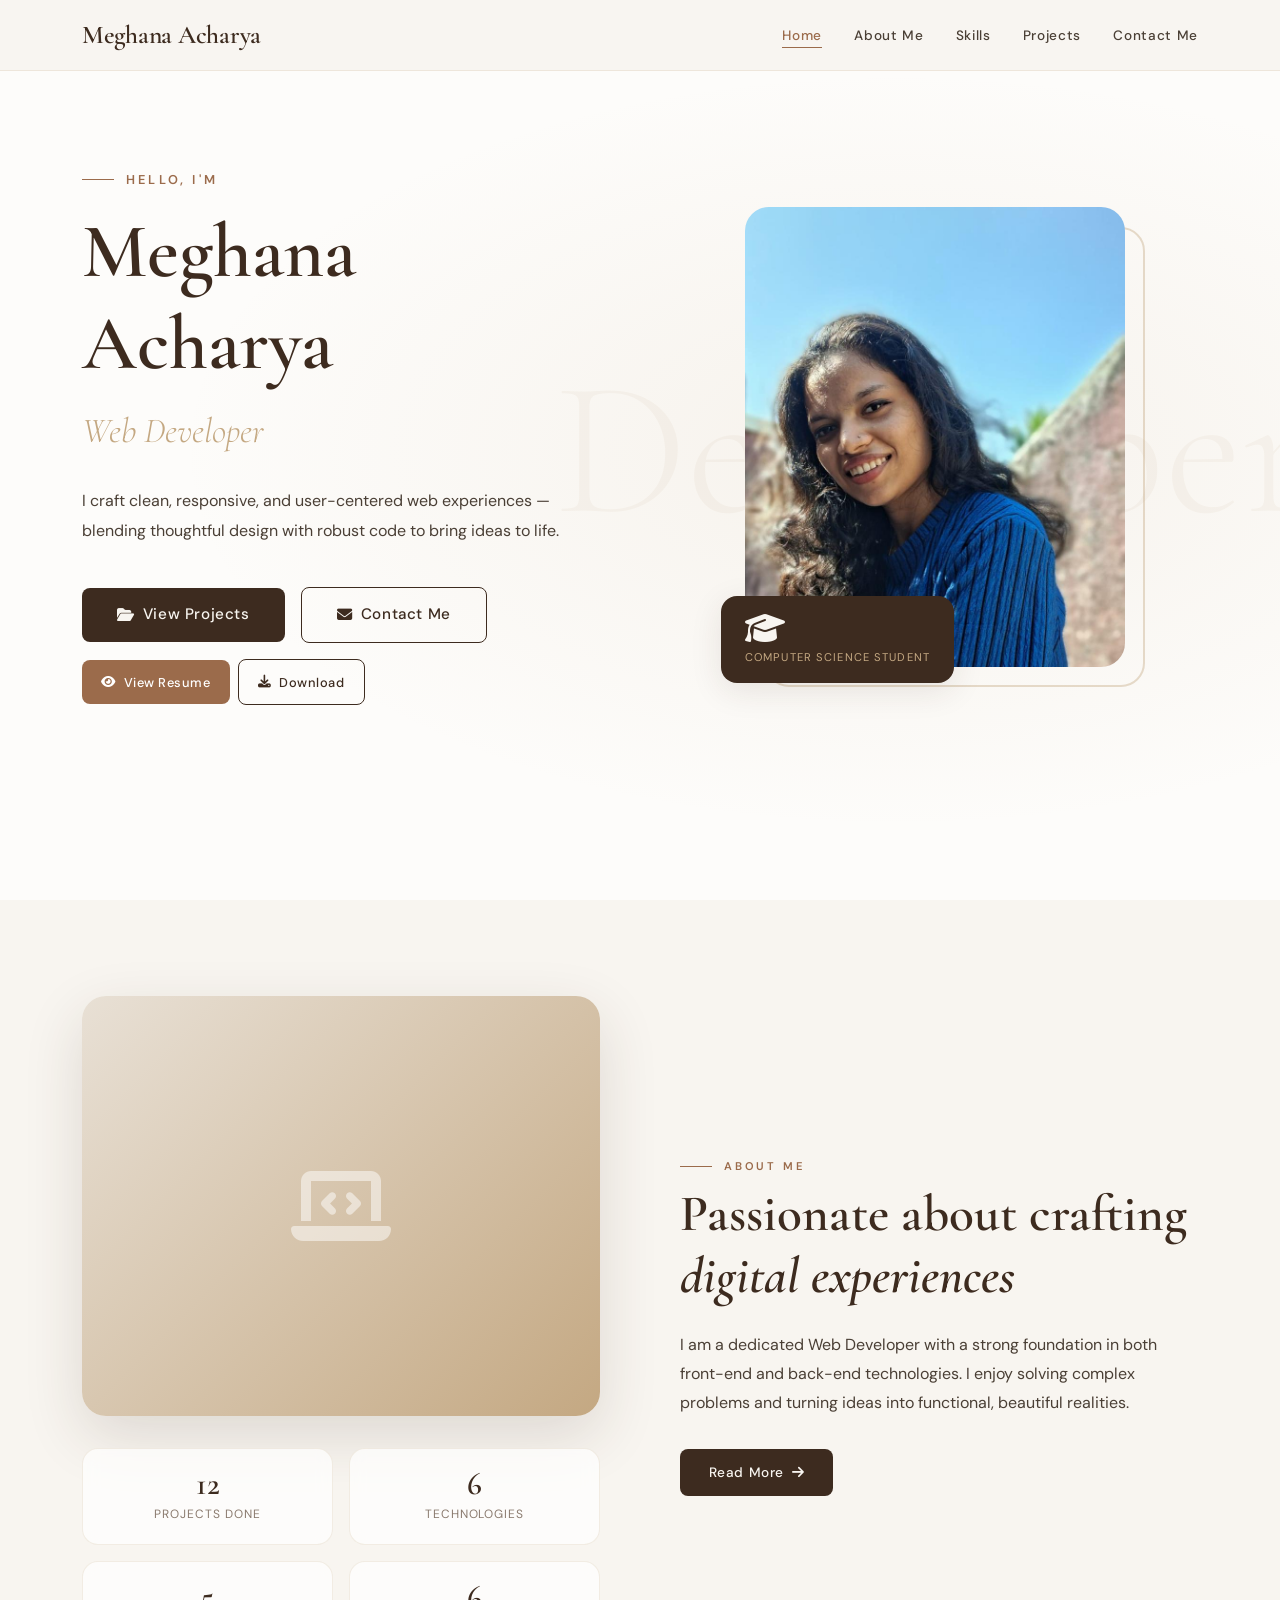
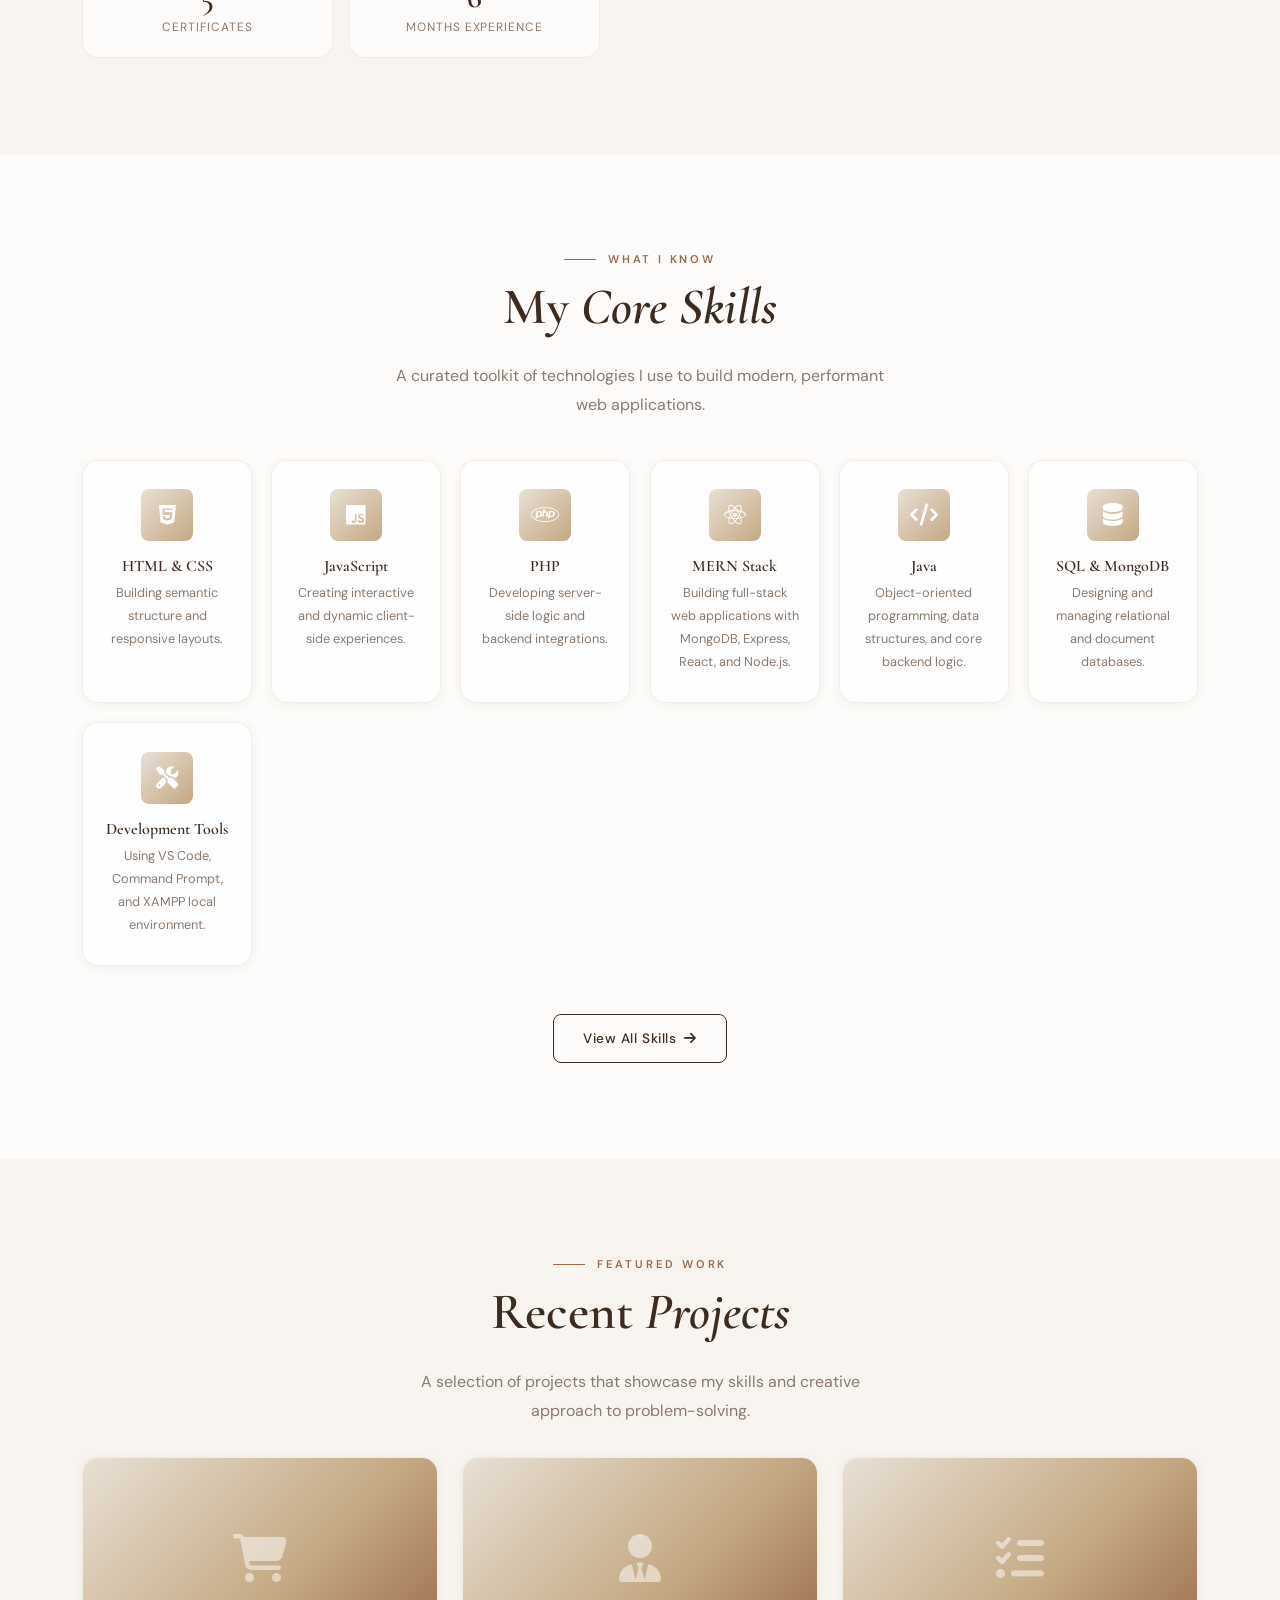
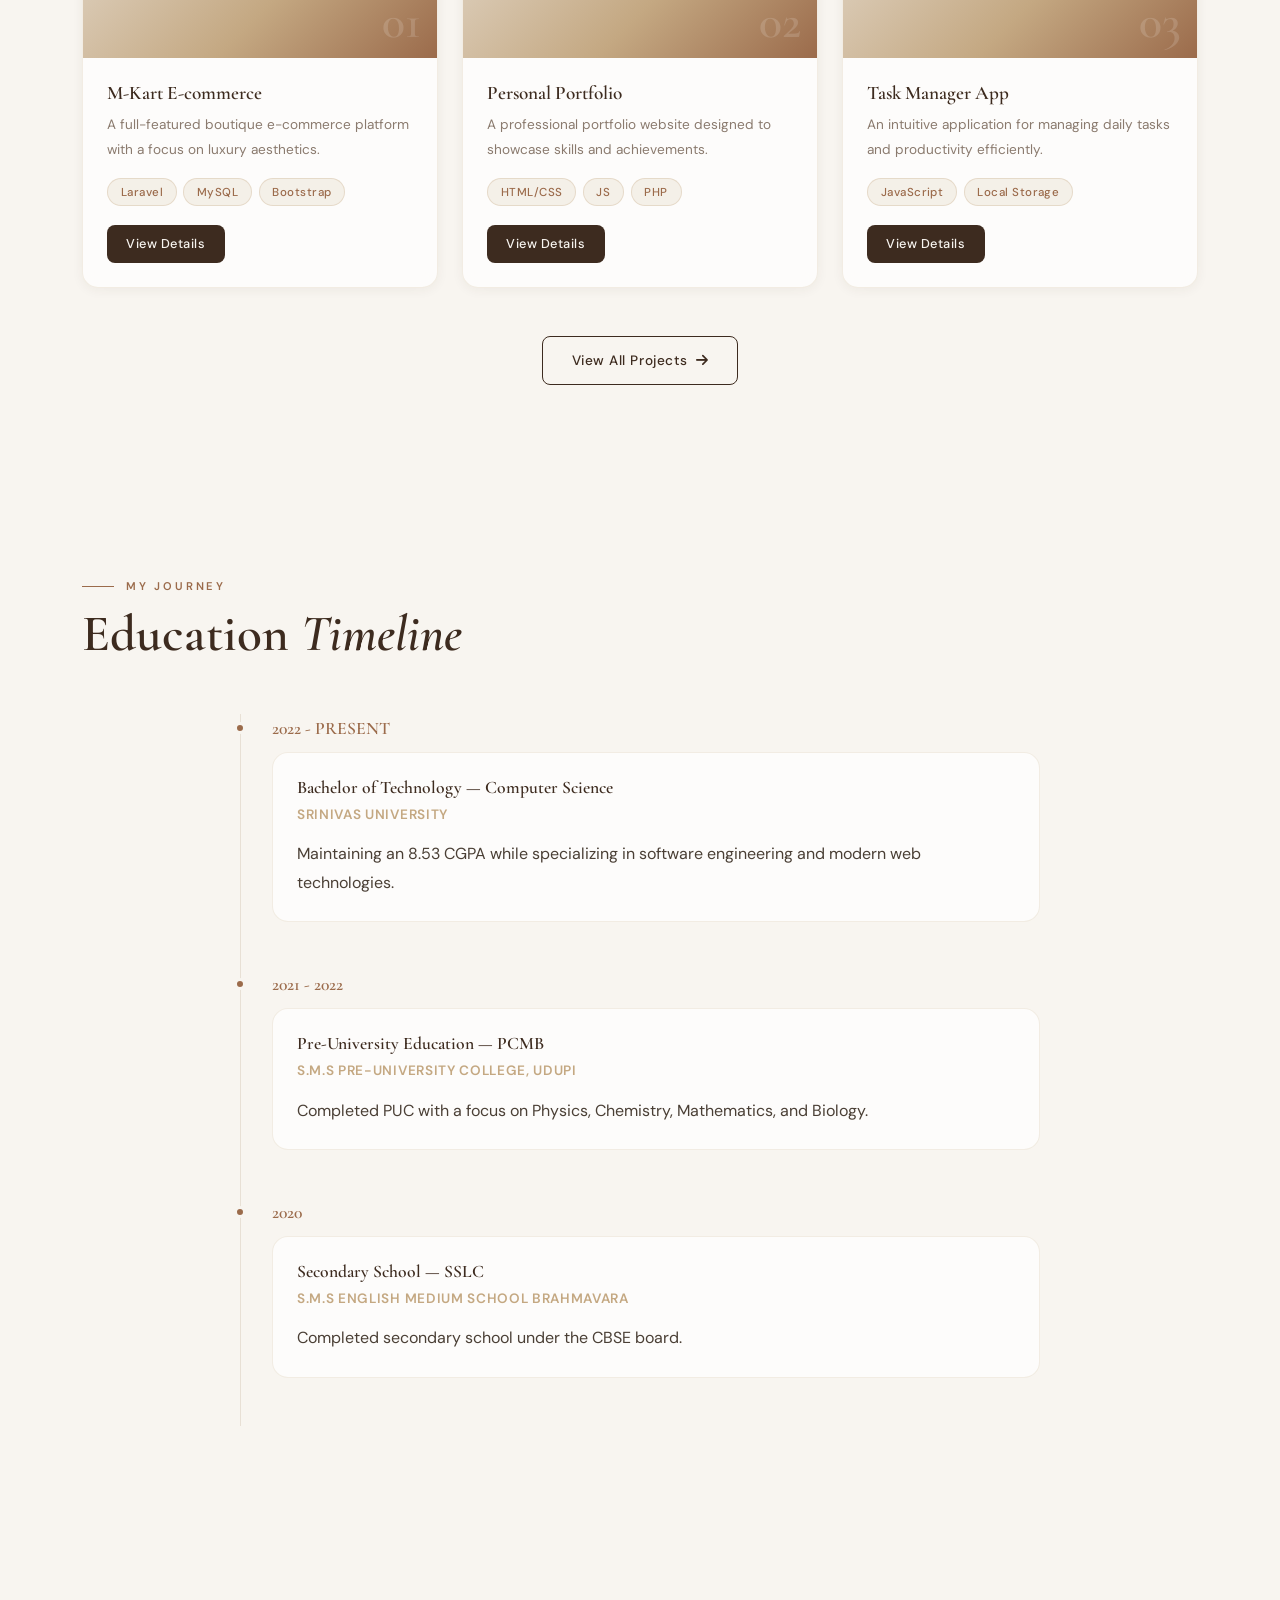
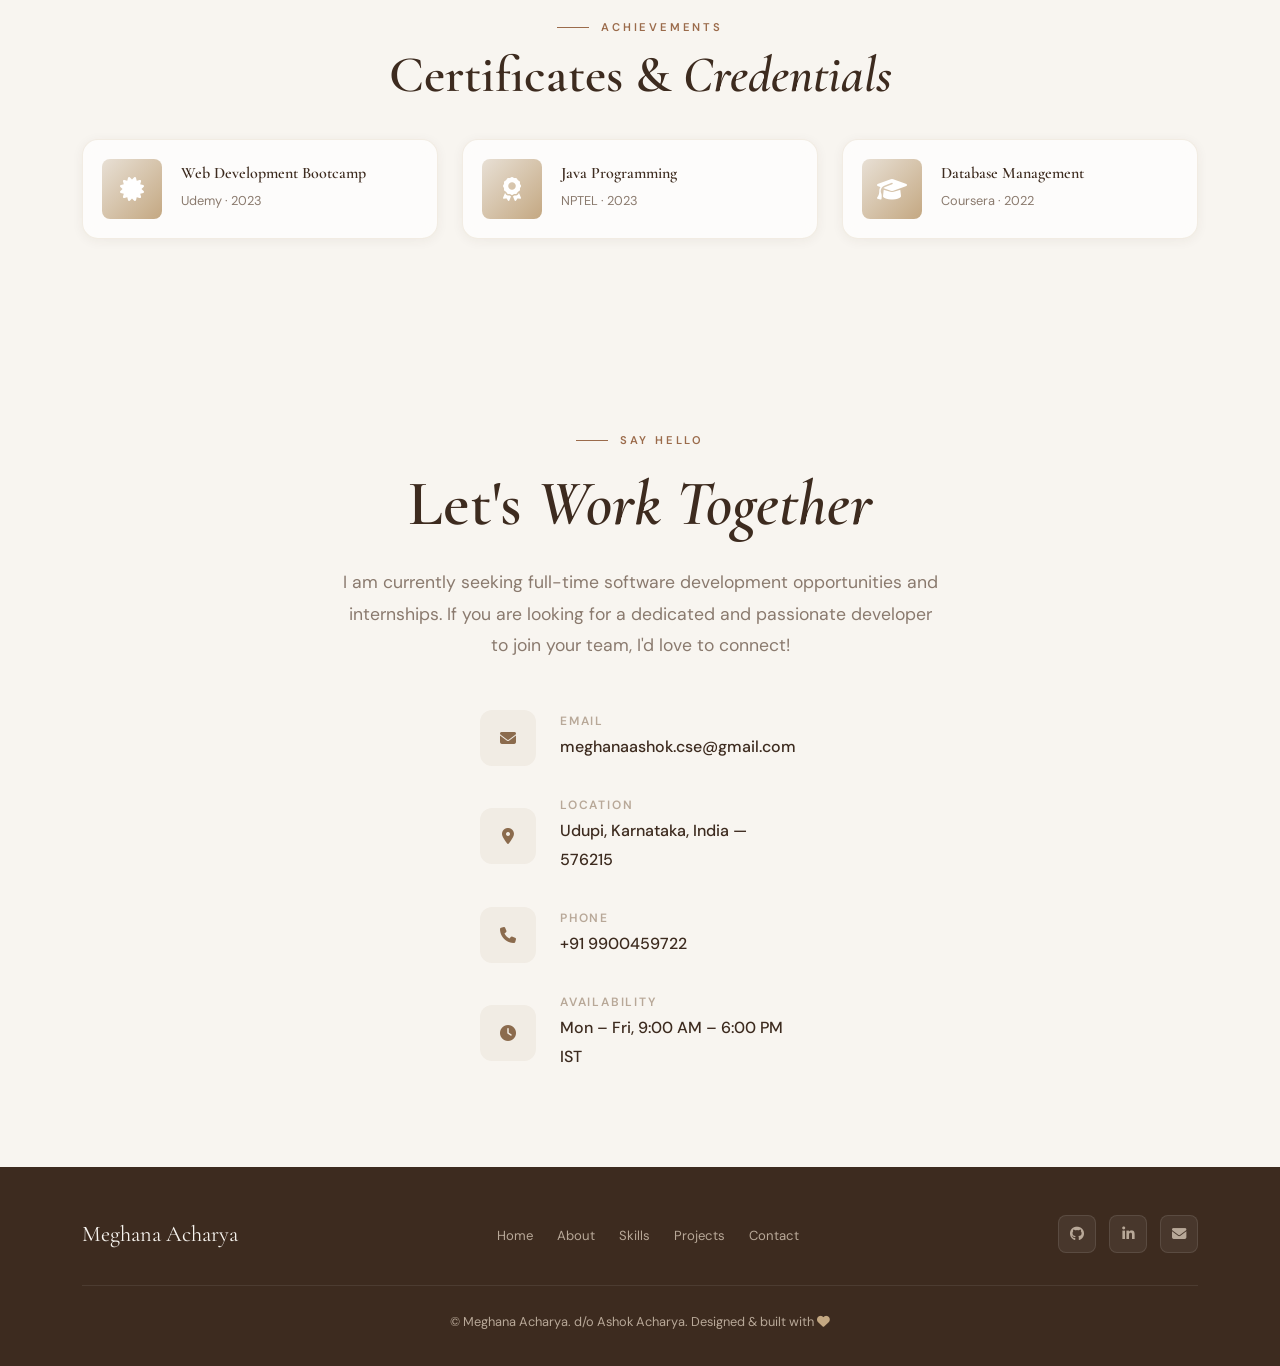
==== commit da83050f: "Add Java to website skills section" ====
--- a/index.html
+++ b/index.html
@@ -145,11 +145,16 @@
           <p>Building full-stack web applications with MongoDB, Express, React, and Node.js.</p>
         </div>
         <div class="skill-card card reveal" style="transition-delay: 0.4s;">
+          <div class="skill-icon"><i class="fas fa-code"></i></div>
+          <h4>Java</h4>
+          <p>Object-oriented programming, data structures, and core backend logic.</p>
+        </div>
+        <div class="skill-card card reveal" style="transition-delay: 0.5s;">
           <div class="skill-icon"><i class="fas fa-database"></i></div>
           <h4>SQL & MongoDB</h4>
           <p>Designing and managing relational and document databases.</p>
         </div>
-        <div class="skill-card card reveal" style="transition-delay: 0.5s;">
+        <div class="skill-card card reveal" style="transition-delay: 0.6s;">
           <div class="skill-icon"><i class="fas fa-tools"></i></div>
           <h4>Development Tools</h4>
           <p>Using VS Code, Command Prompt, and XAMPP local environment.</p>
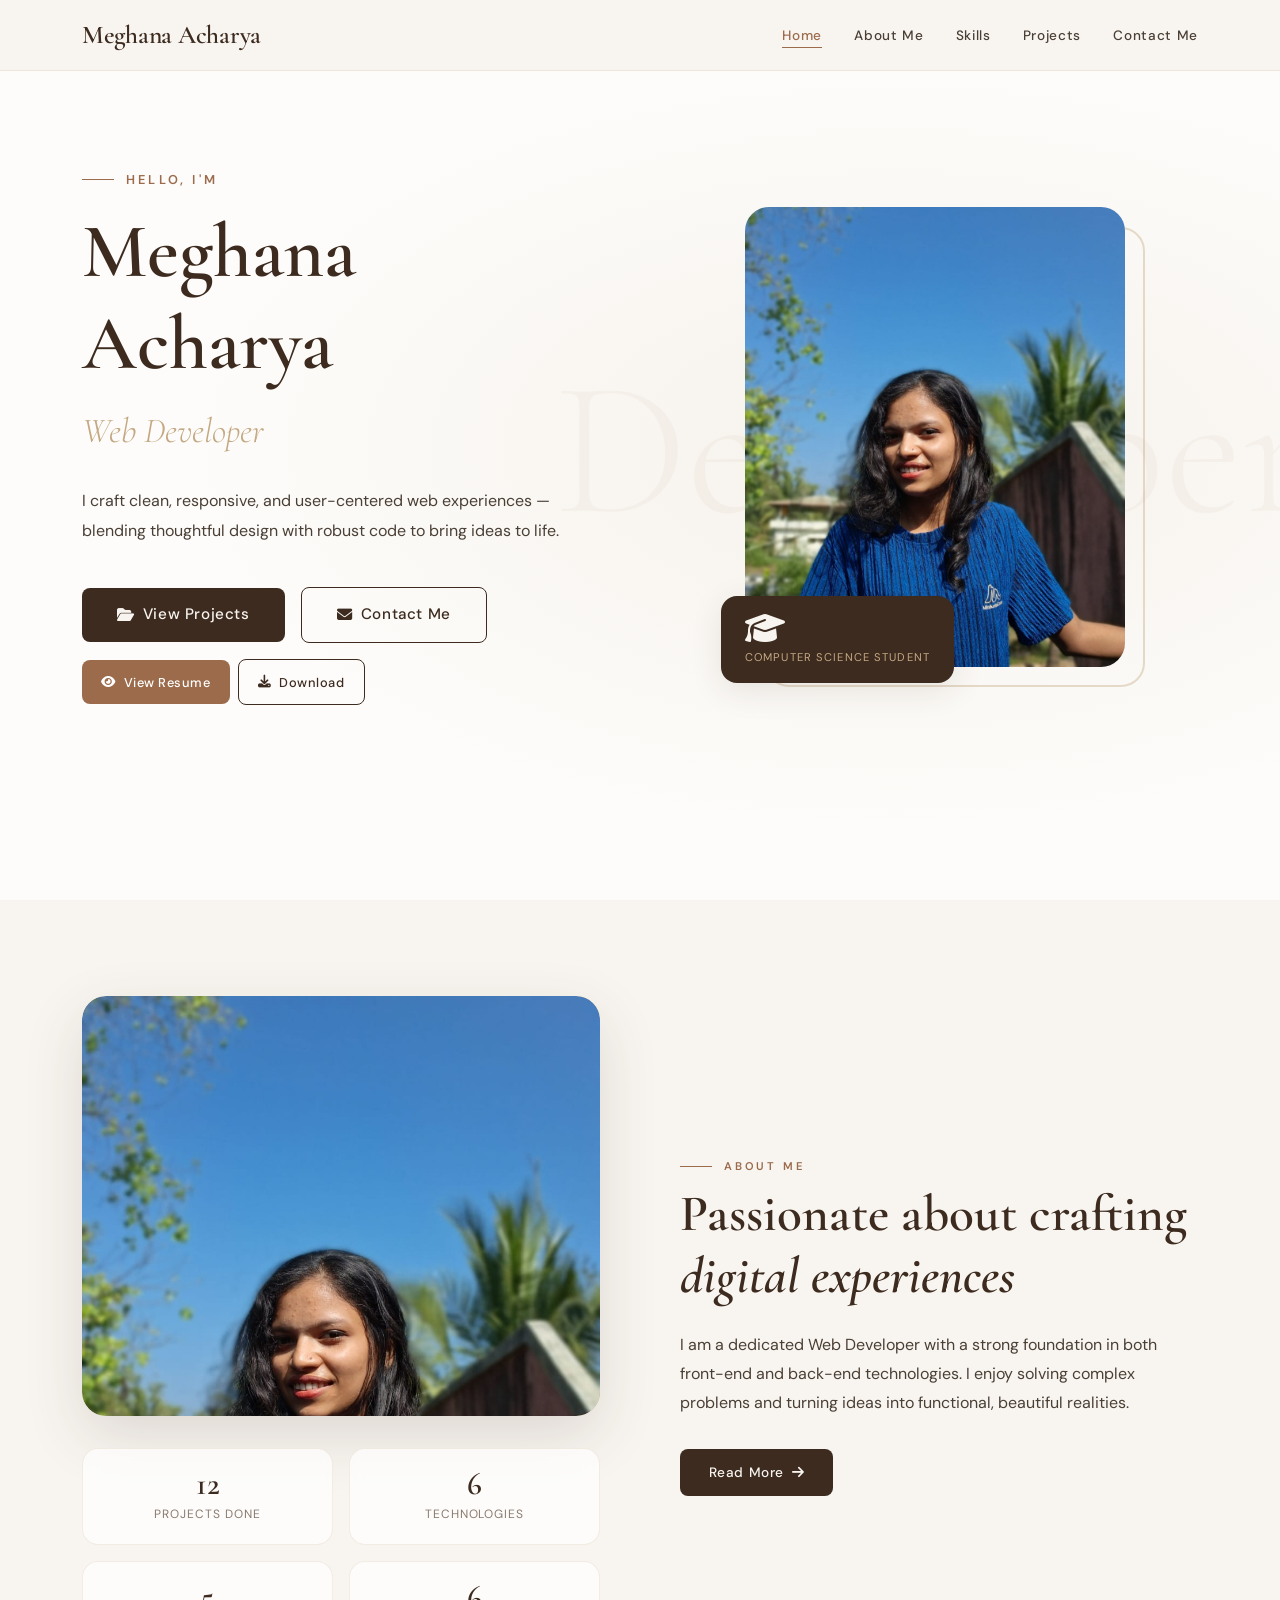
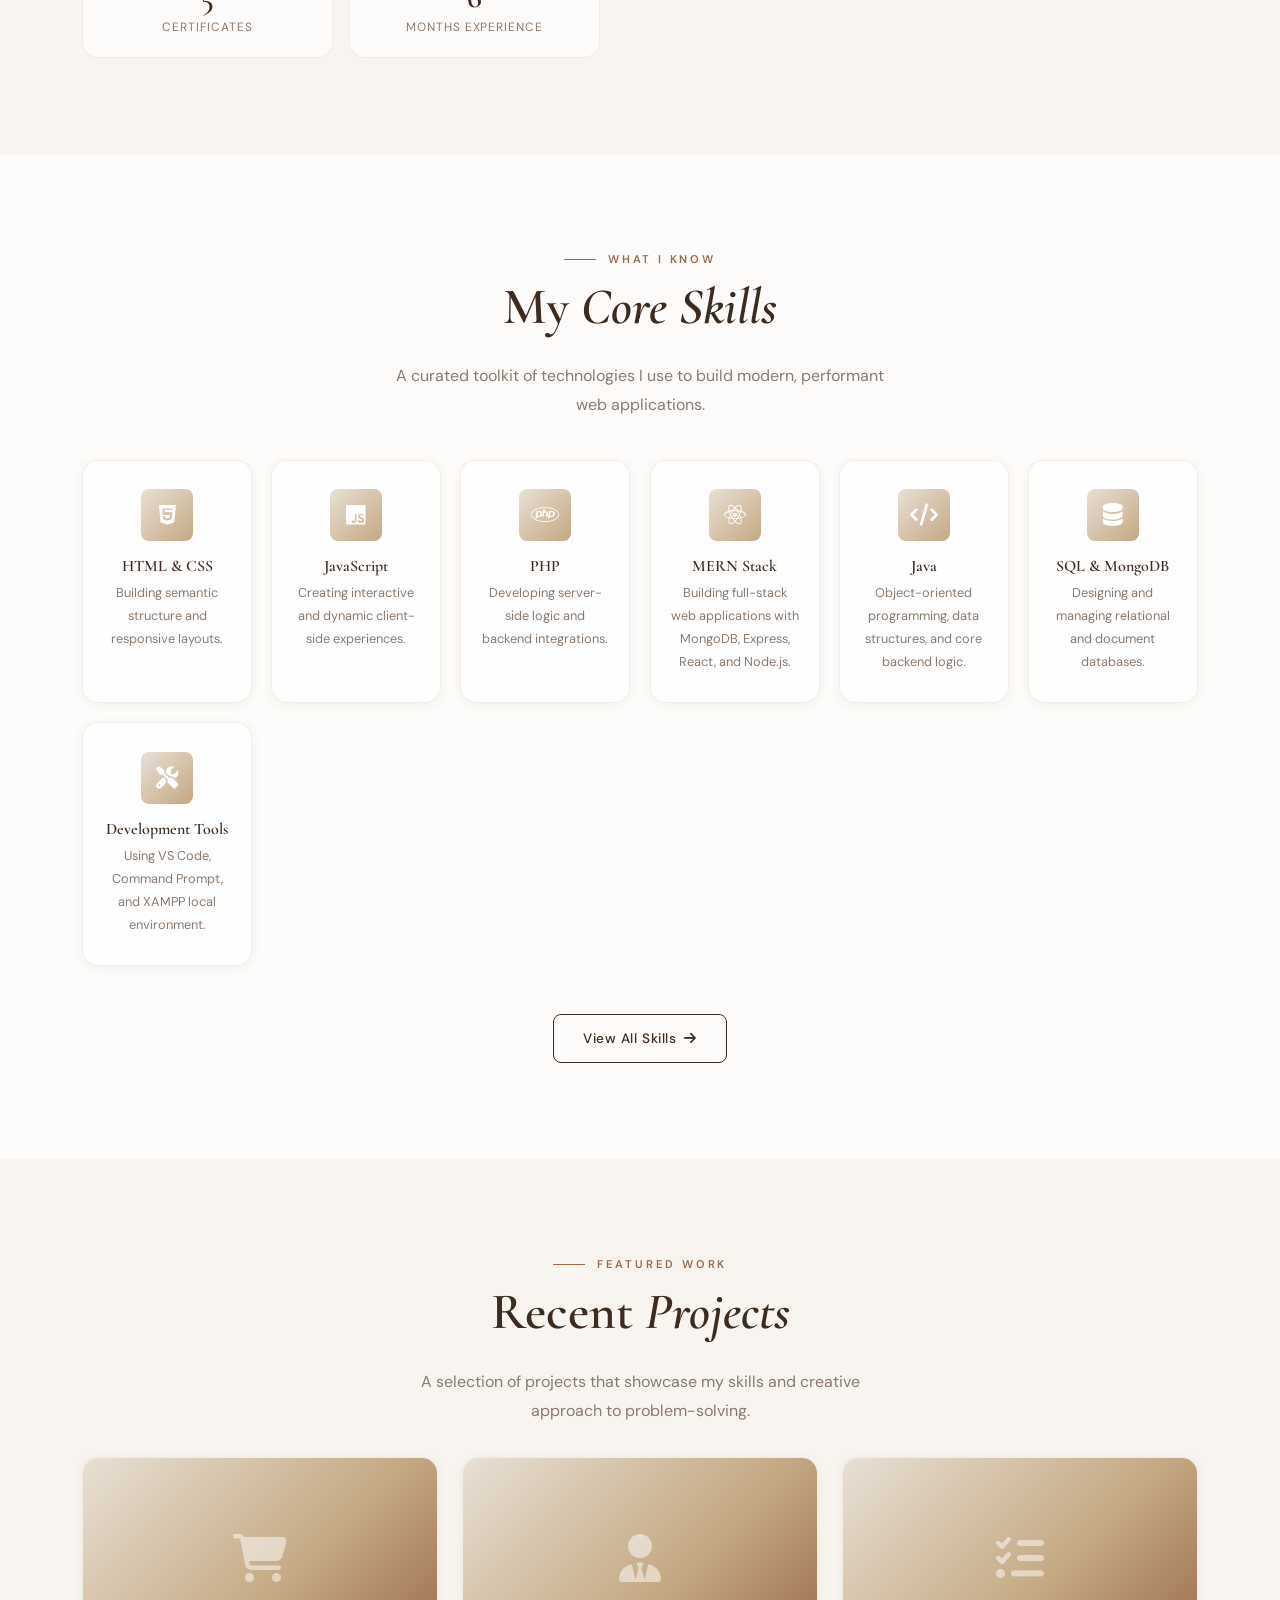
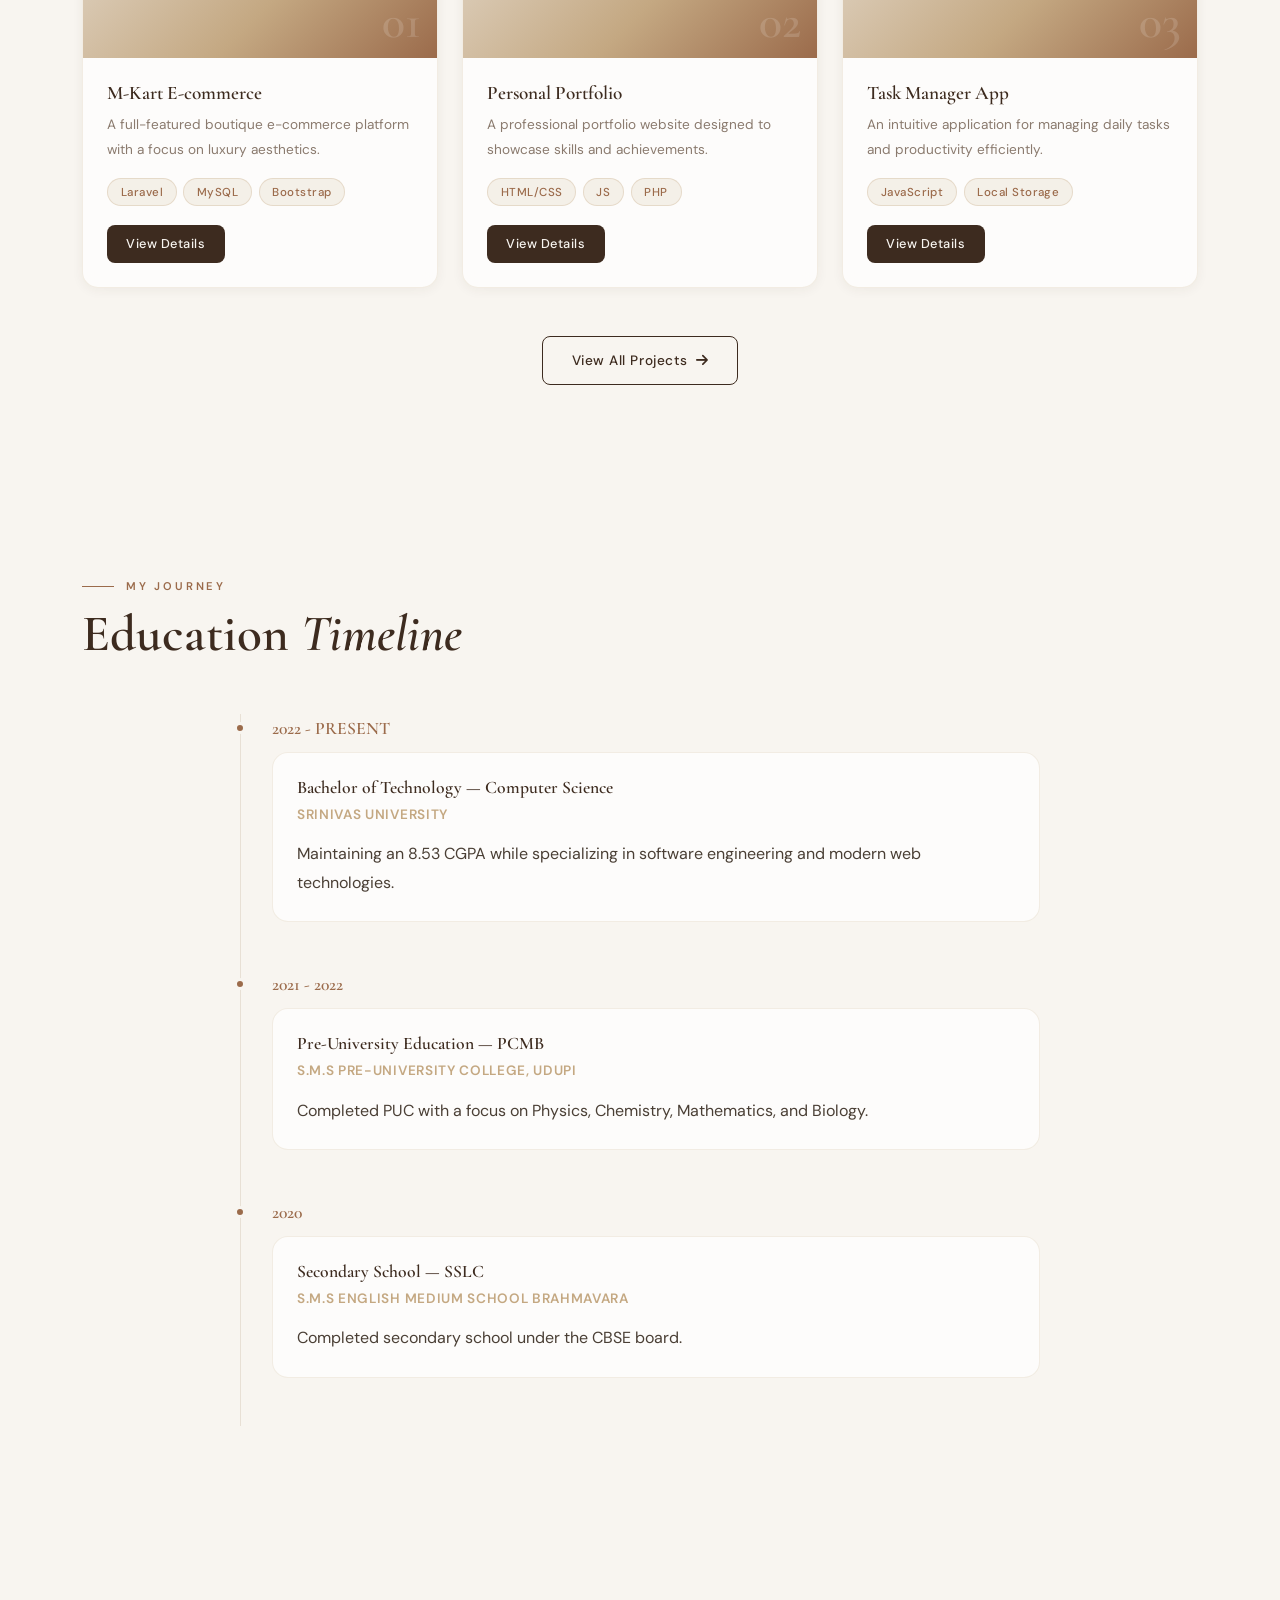
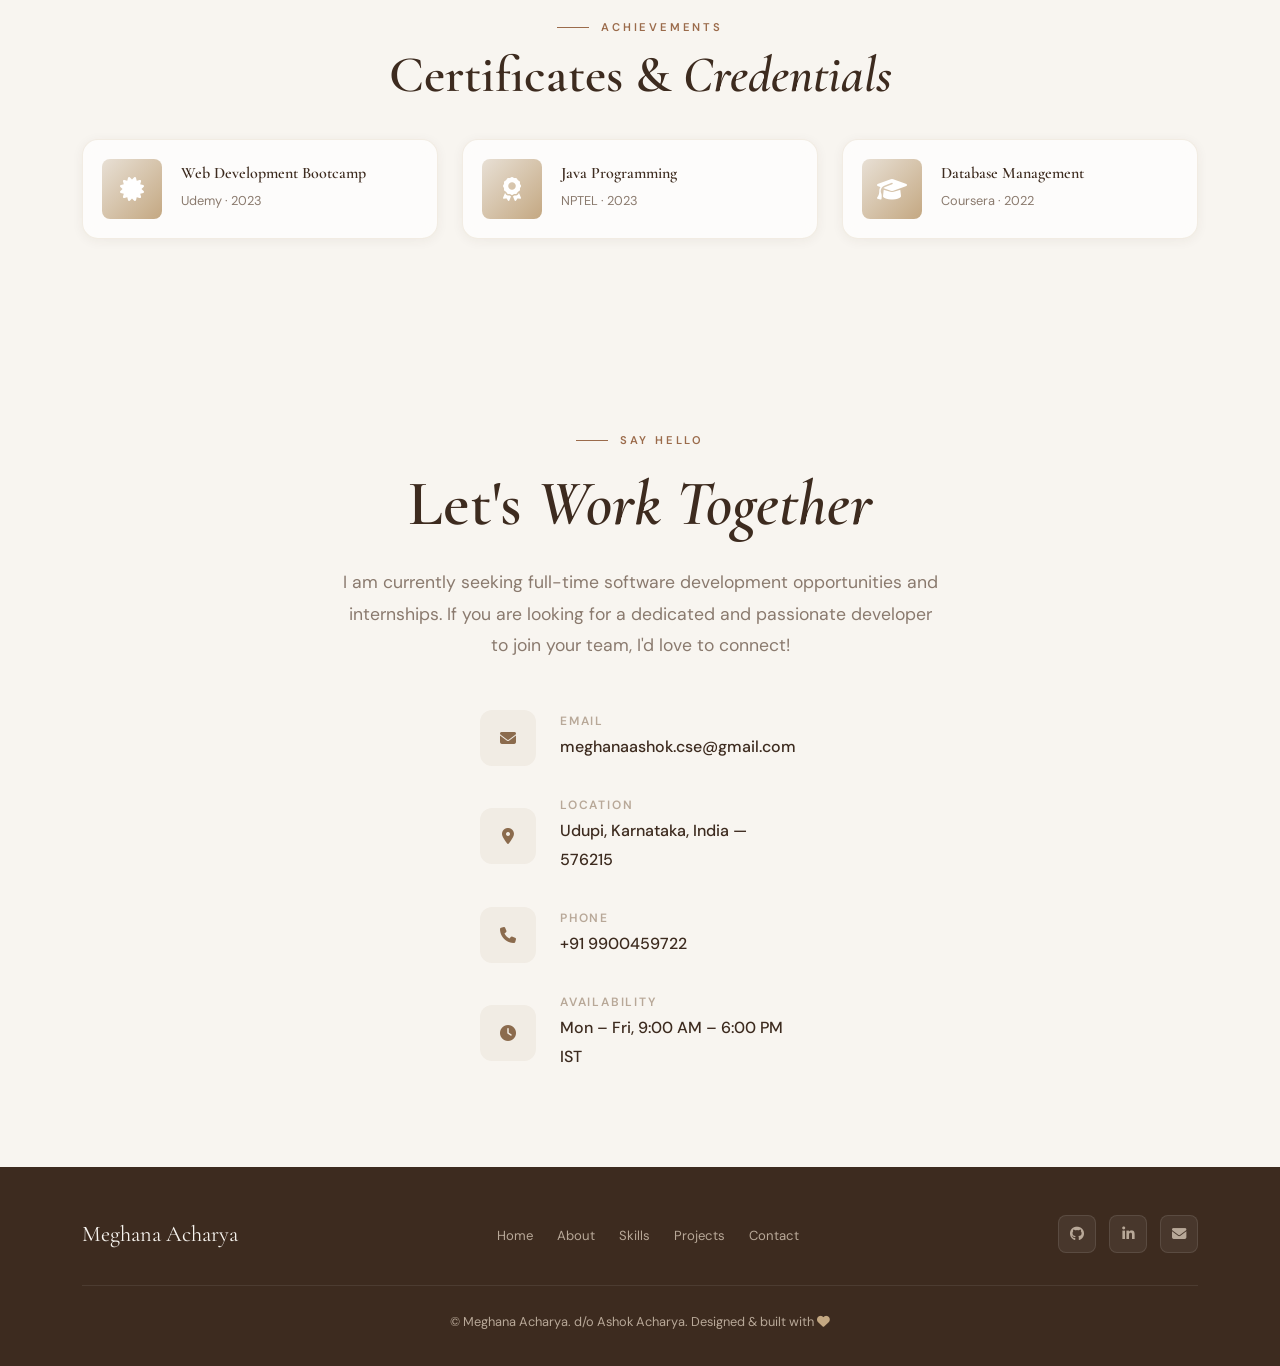
==== commit 0d8e95c3: "Add real profile photo to hero, about preview, and about sidebar card" ====
--- a/index.html
+++ b/index.html
@@ -77,7 +77,7 @@
       <div class="about-preview-inner">
         <div class="about-preview-img reveal">
           <div class="img-box">
-            <i class="fas fa-laptop-code"></i>
+            <img src="assets/images/profile.jpg" alt="Meghana Acharya">
           </div>
           <div class="about-stats">
             <div class="stat-item">
--- a/css/style.css
+++ b/css/style.css
@@ -413,10 +413,24 @@
   display: flex; align-items: center; justify-content: center;
   overflow: hidden;
   box-shadow: var(--shadow-lg);
+  position: relative;
 }
 
 .about-preview-img .img-box i {
   font-size: 5rem; color: rgba(255,255,255,0.5);
+}
+
+.about-preview-img .img-box img {
+  width: 100%; height: 100%;
+  object-fit: cover;
+  object-position: center top;
+  border-radius: var(--radius-lg);
+  display: block;
+  transition: transform 0.6s ease;
+}
+
+.about-preview-img .img-box:hover img {
+  transform: scale(1.04);
 }
 
 .about-stats {
@@ -832,12 +846,22 @@
   text-align: center; box-shadow: var(--shadow-md);
 }
 .profile-card-img {
-  width: 120px; height: 120px;
+  width: 160px; height: 160px;
+  border-radius: 50%;
+  margin: 0 auto 1.8rem;
+  display: flex; align-items: center; justify-content: center;
+  overflow: hidden;
+  position: relative;
+  box-shadow: 0 0 0 4px var(--cream), 0 0 0 7px var(--clay), 0 8px 32px rgba(61,43,31,0.18);
   background: linear-gradient(135deg, var(--sand), var(--clay));
-  border-radius: 50%; margin: 0 auto 1.5rem;
-  display: flex; align-items: center; justify-content: center;
 }
 .profile-card-img i { font-size: 3rem; color: white; }
+.profile-card-img img {
+  width: 100%; height: 100%;
+  object-fit: cover;
+  border-radius: 50%;
+  display: block;
+}
 .profile-card-info h3 { font-size: 1.5rem; margin-bottom: 0.2rem; }
 .profile-card-info .role { font-size: 0.9rem; color: var(--accent); font-weight: 500; margin-bottom: 1.5rem; }
 .profile-detail {
